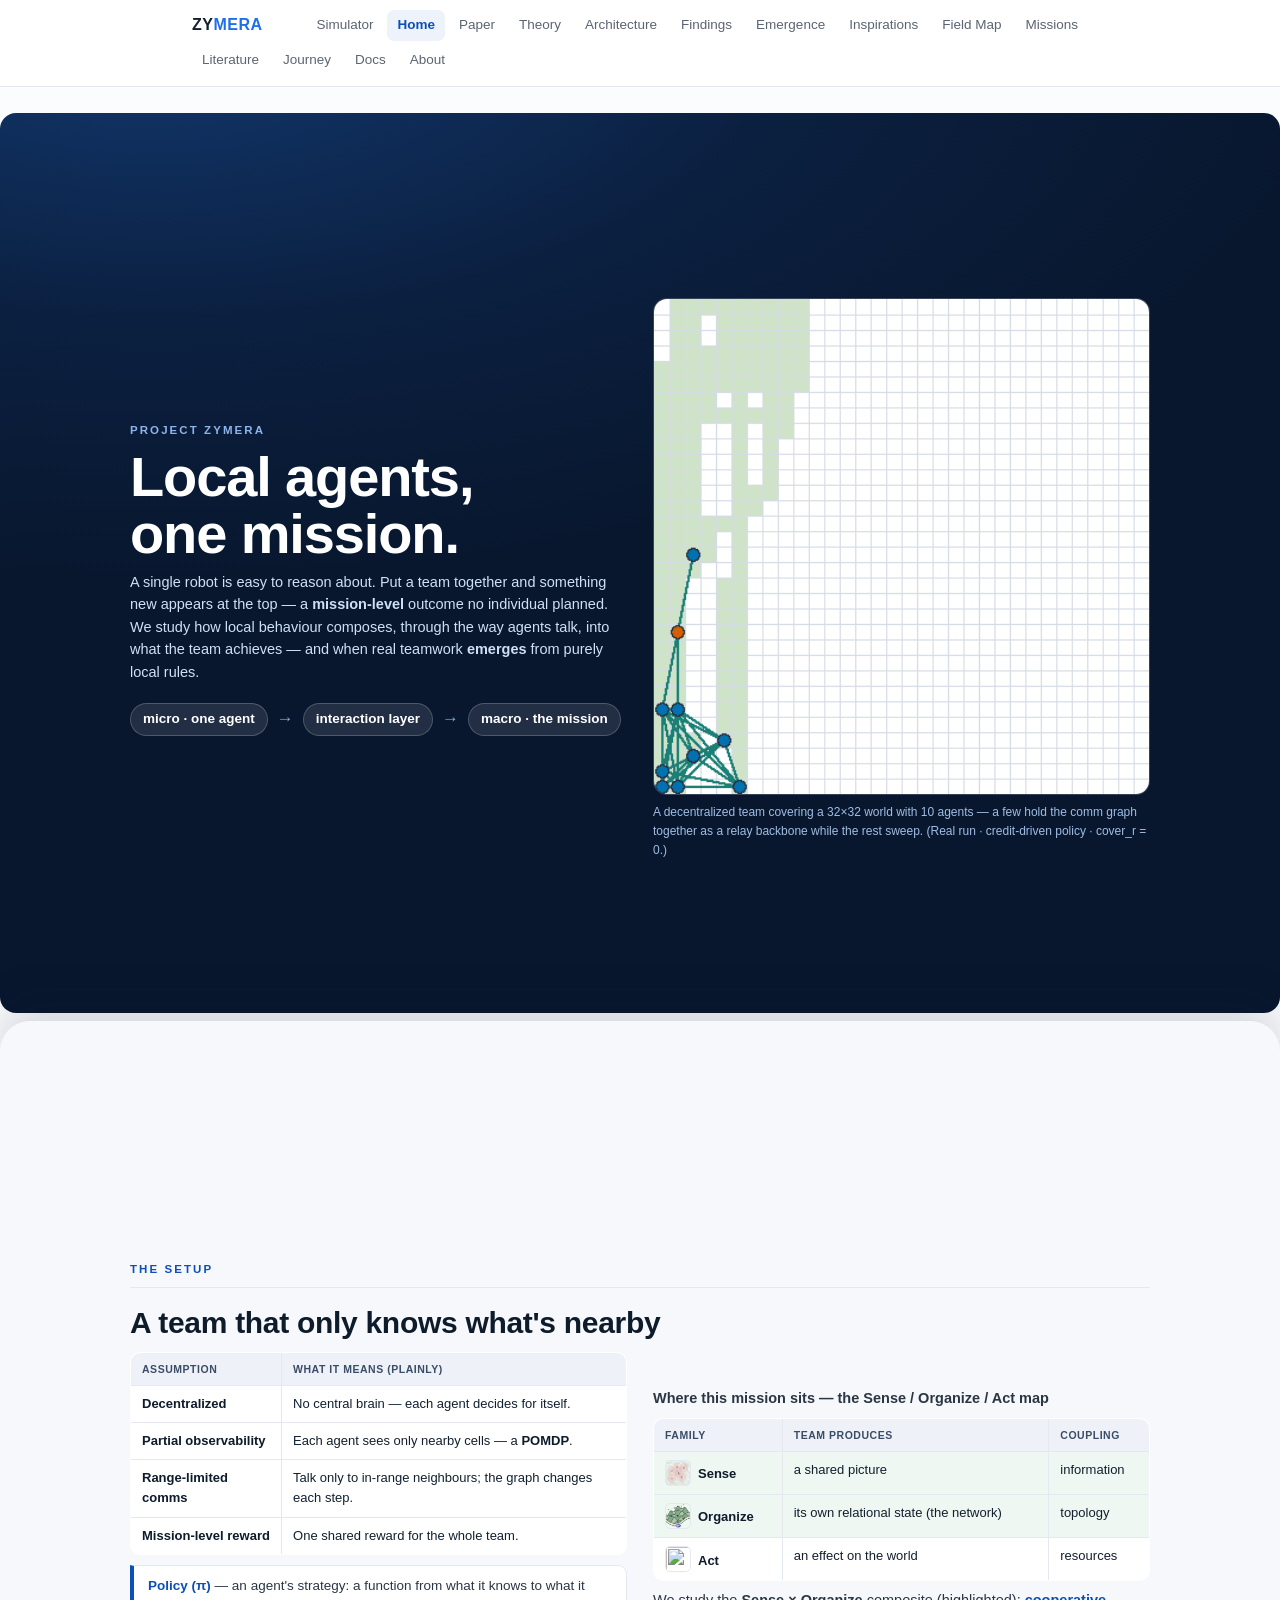
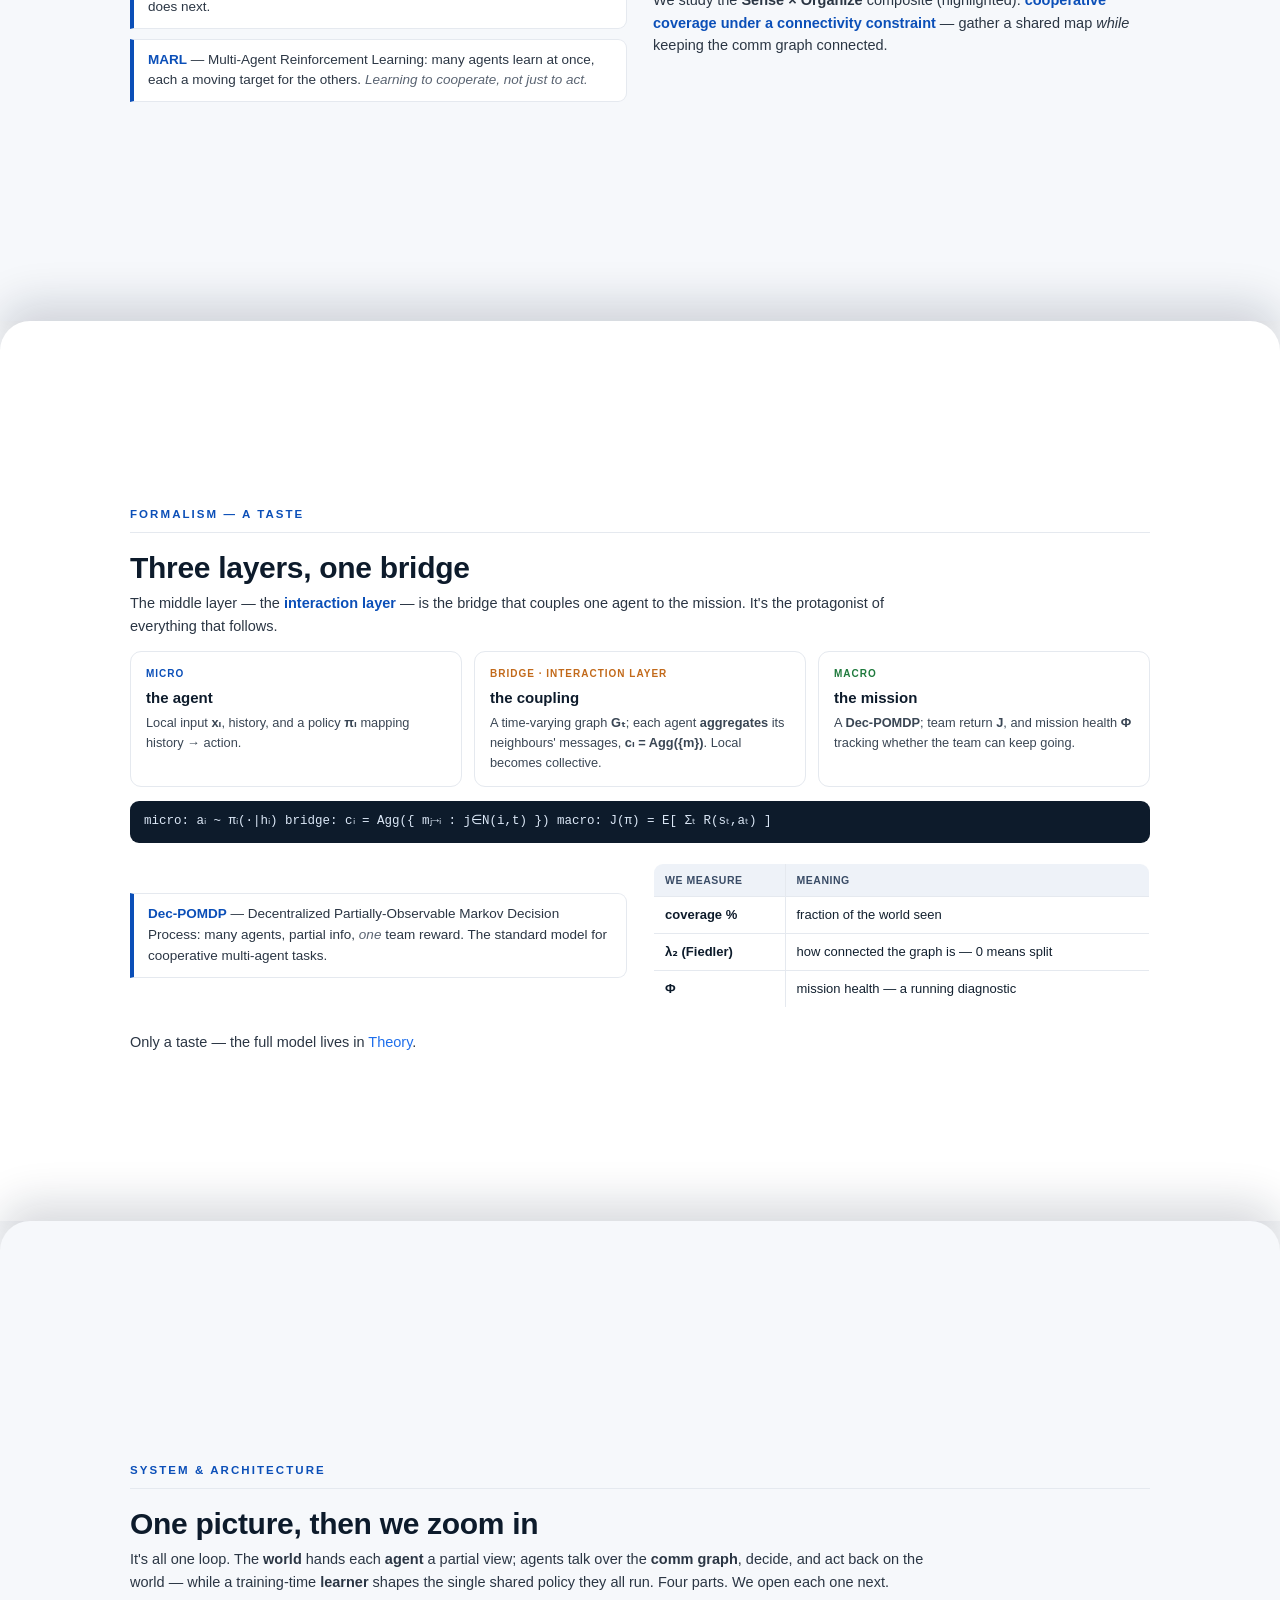
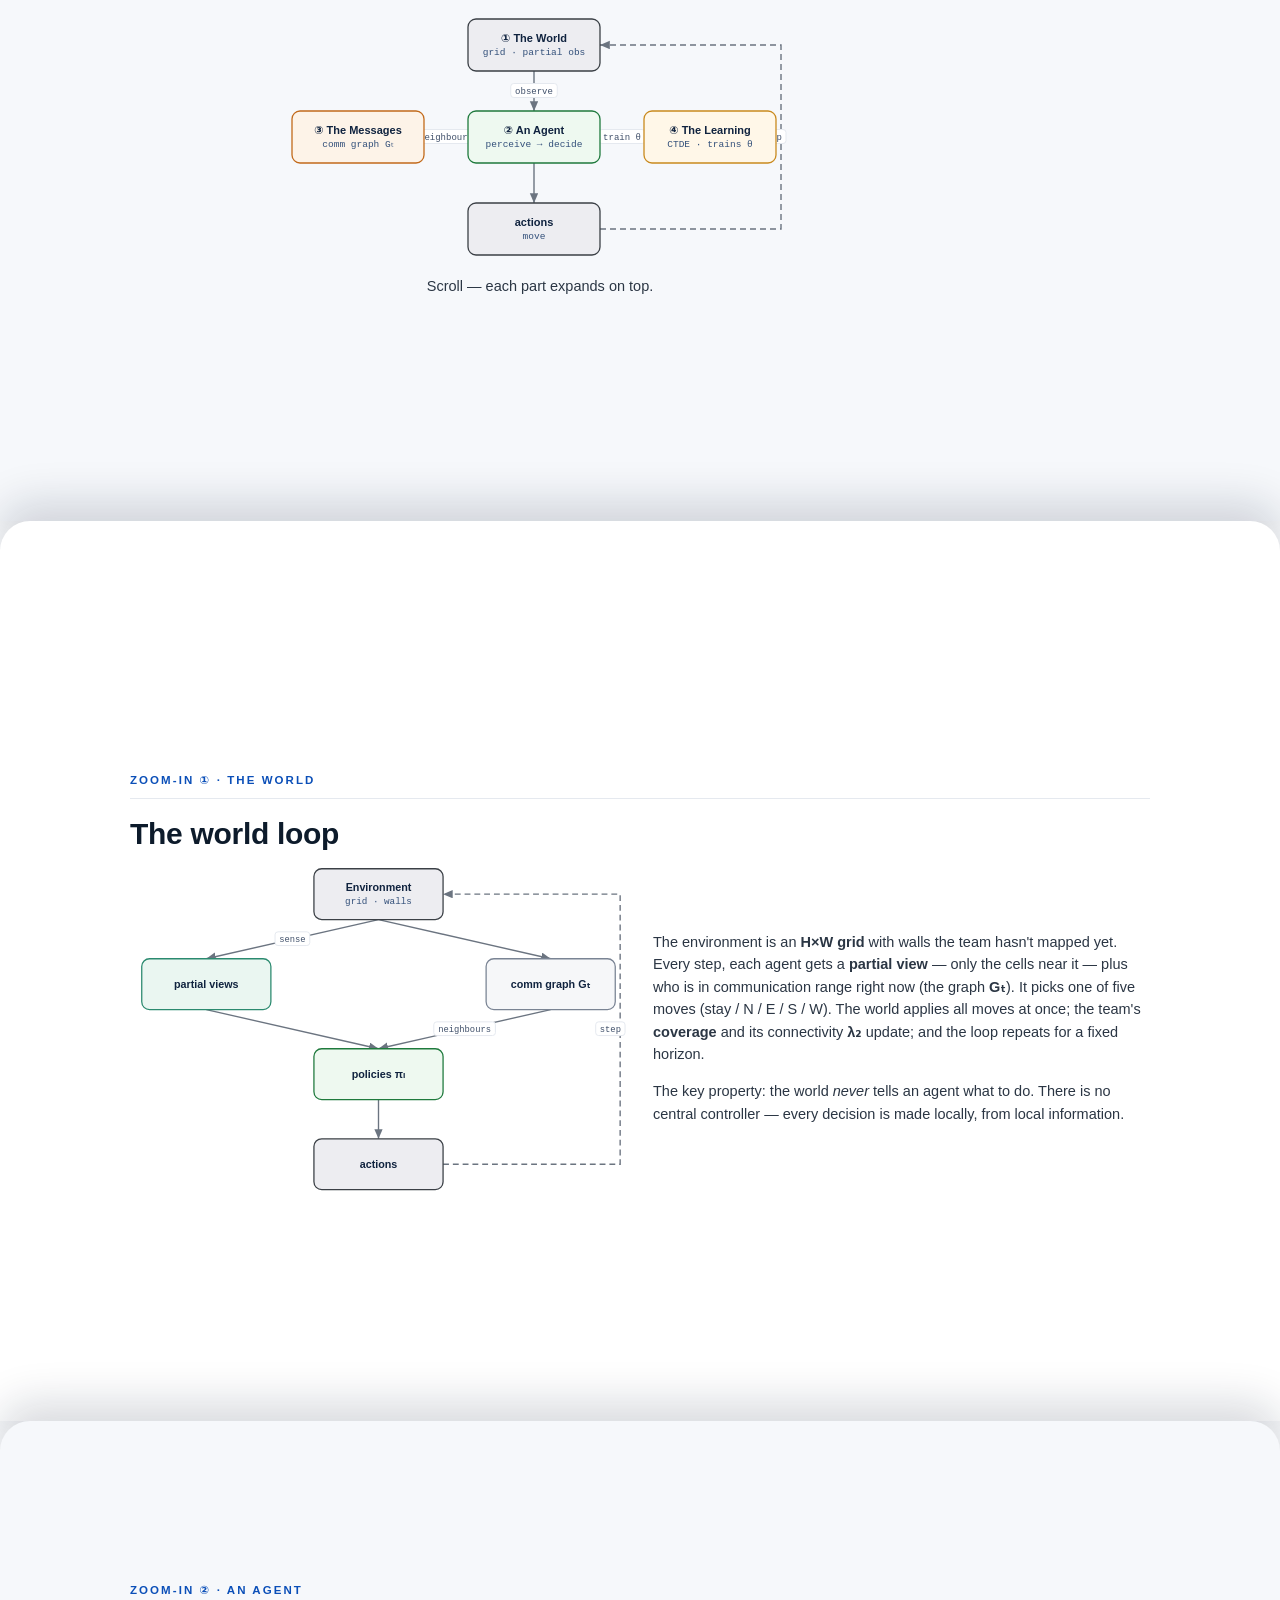
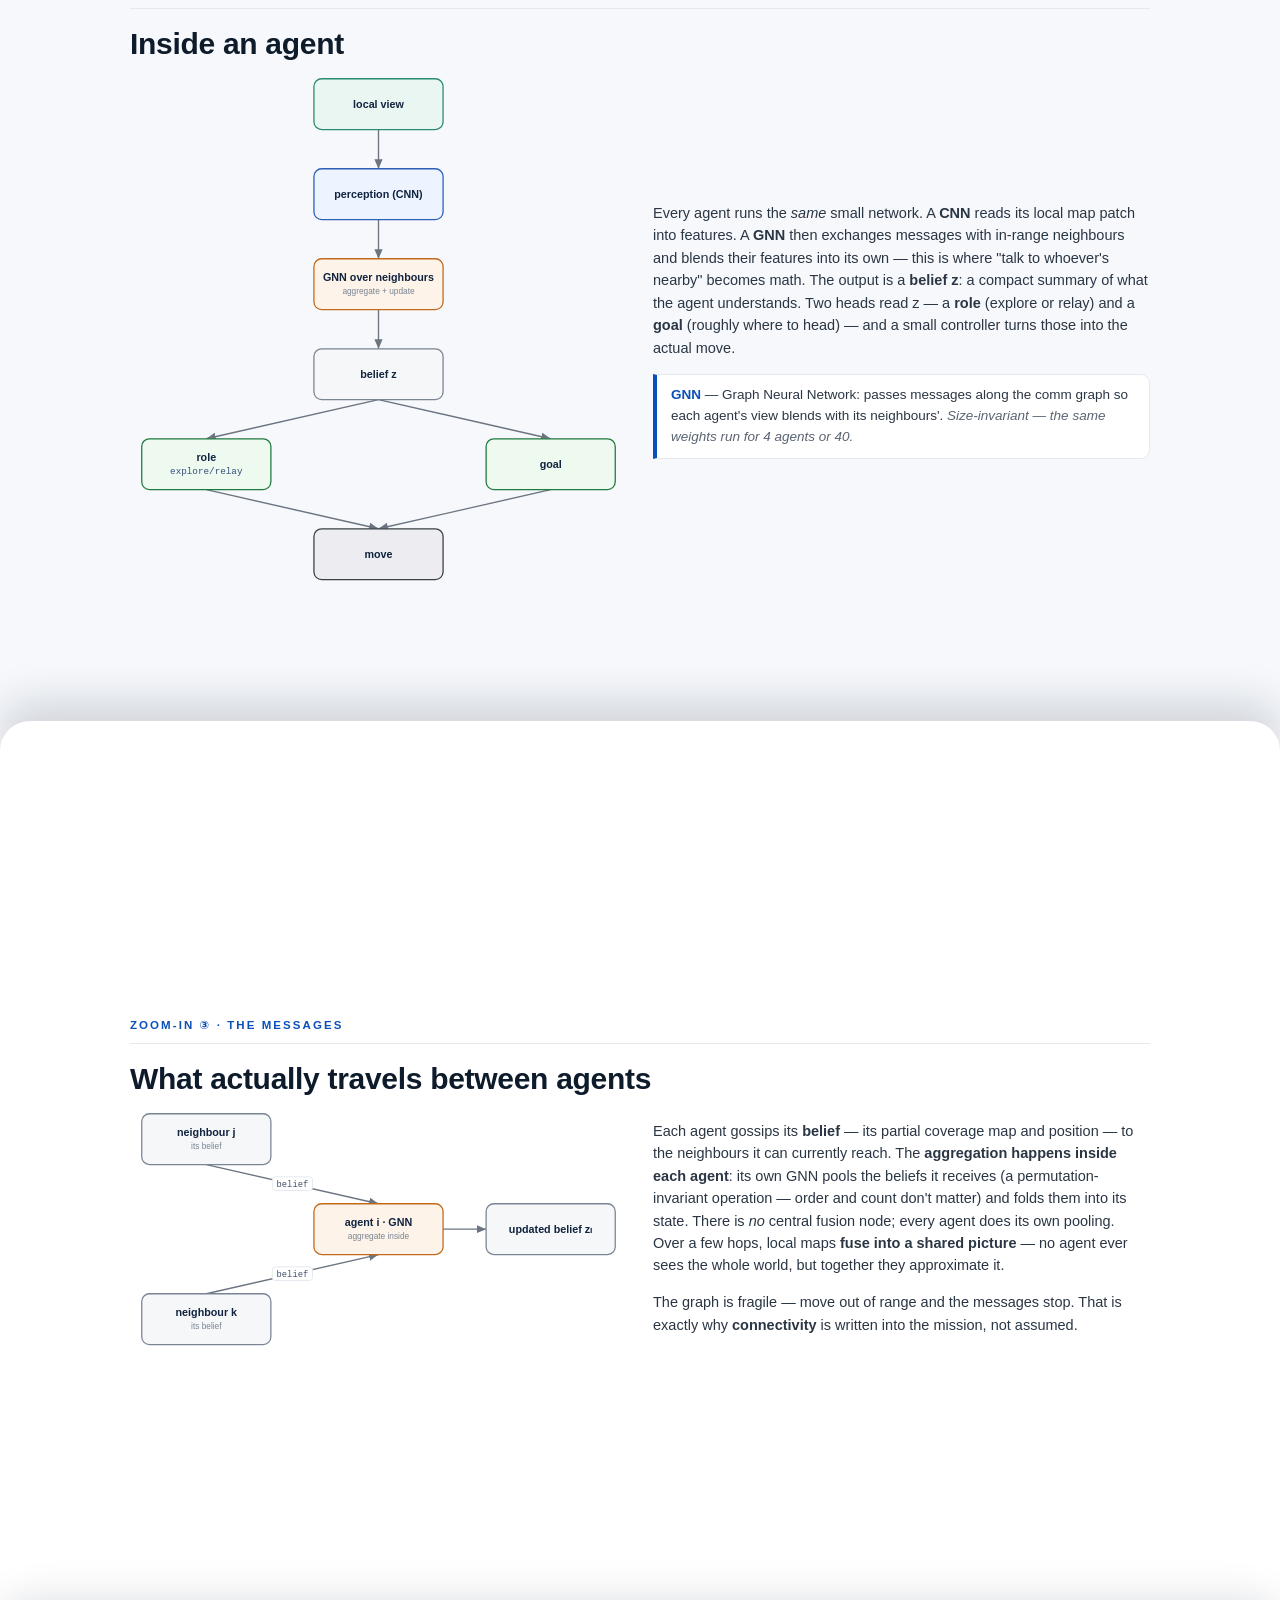
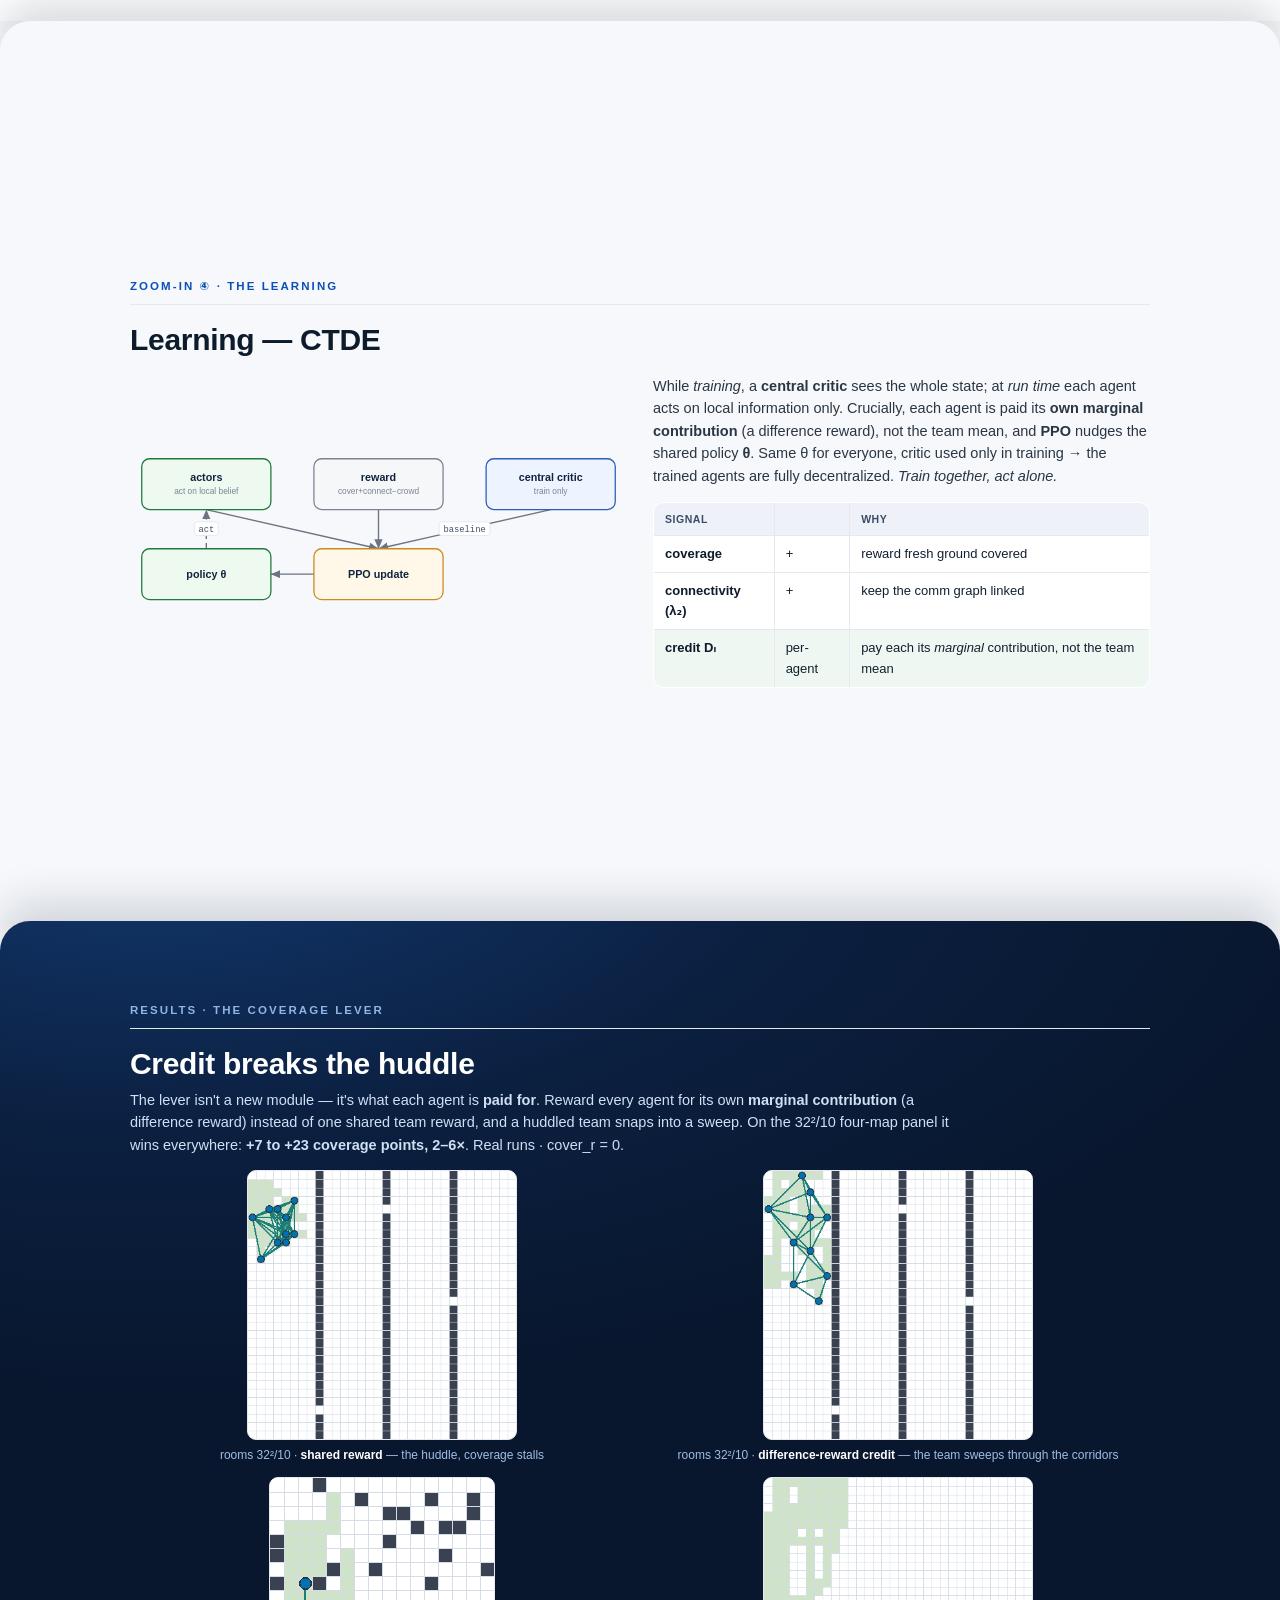
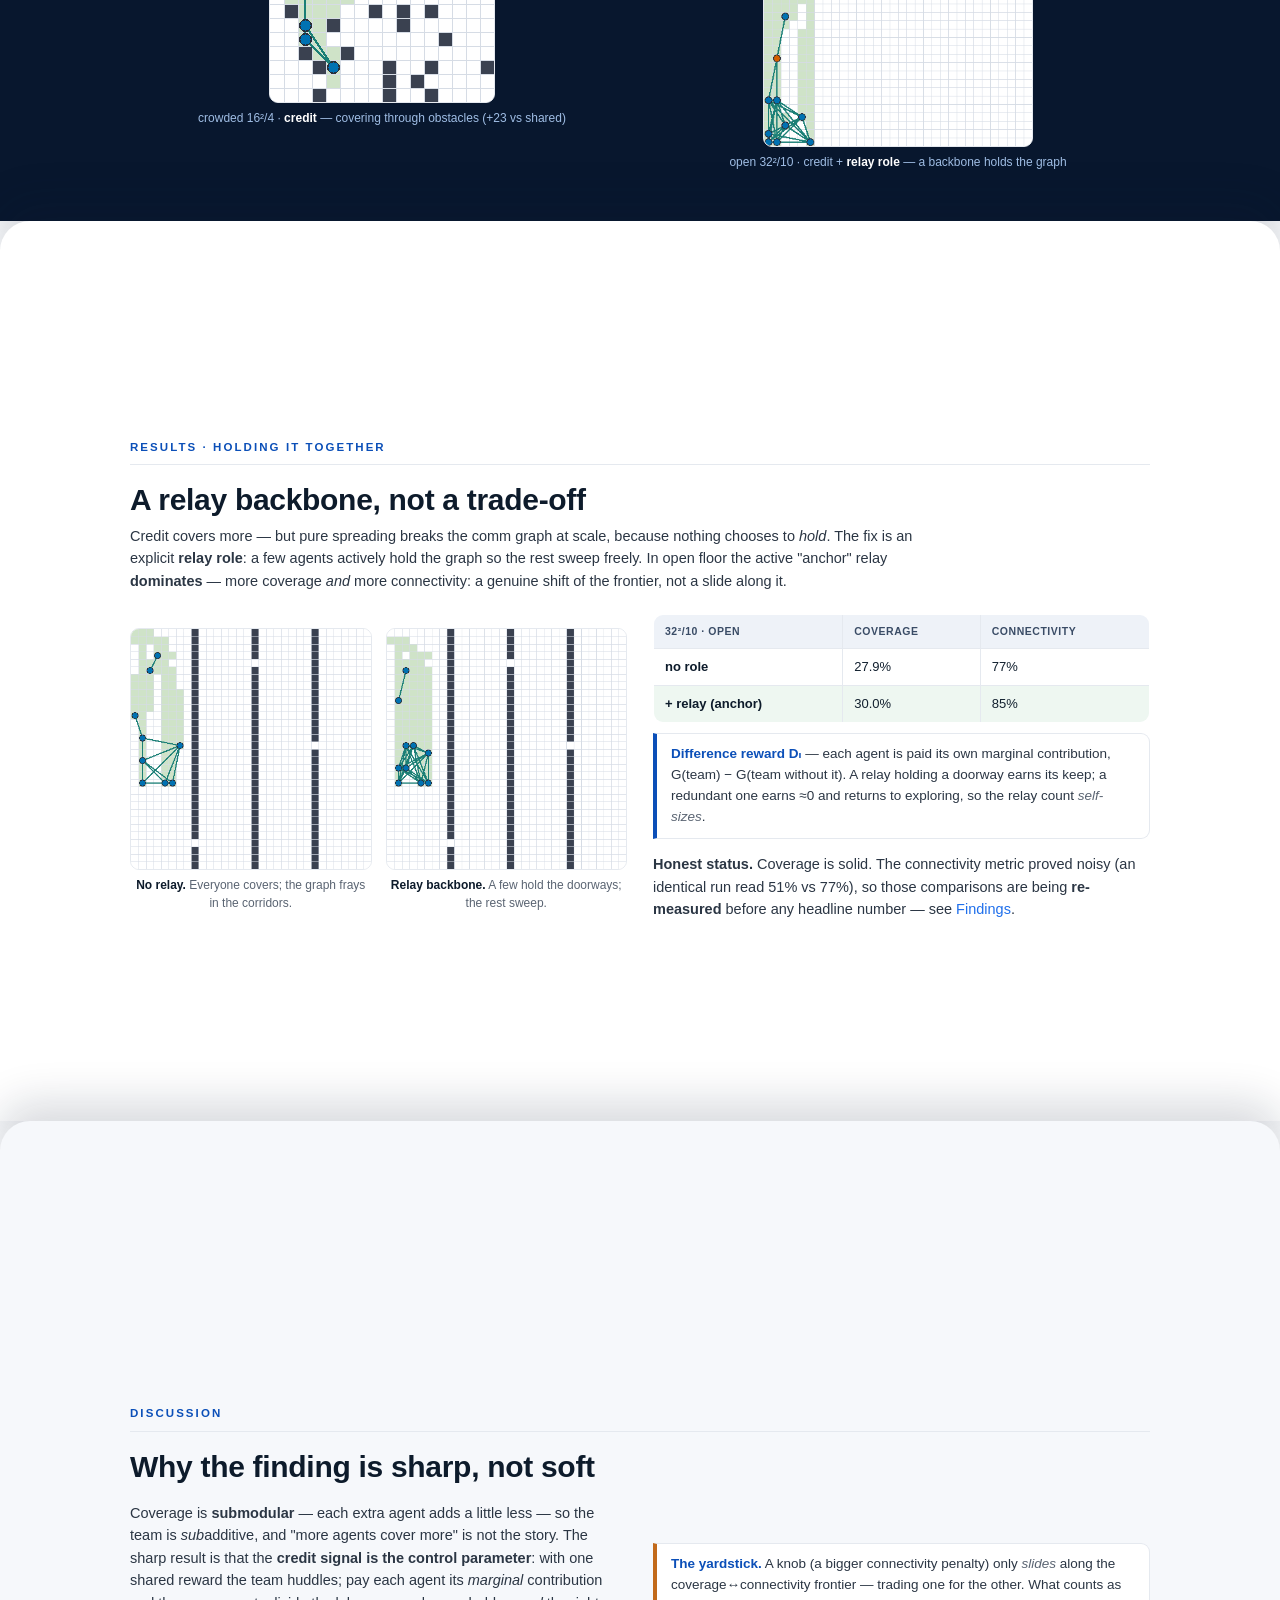
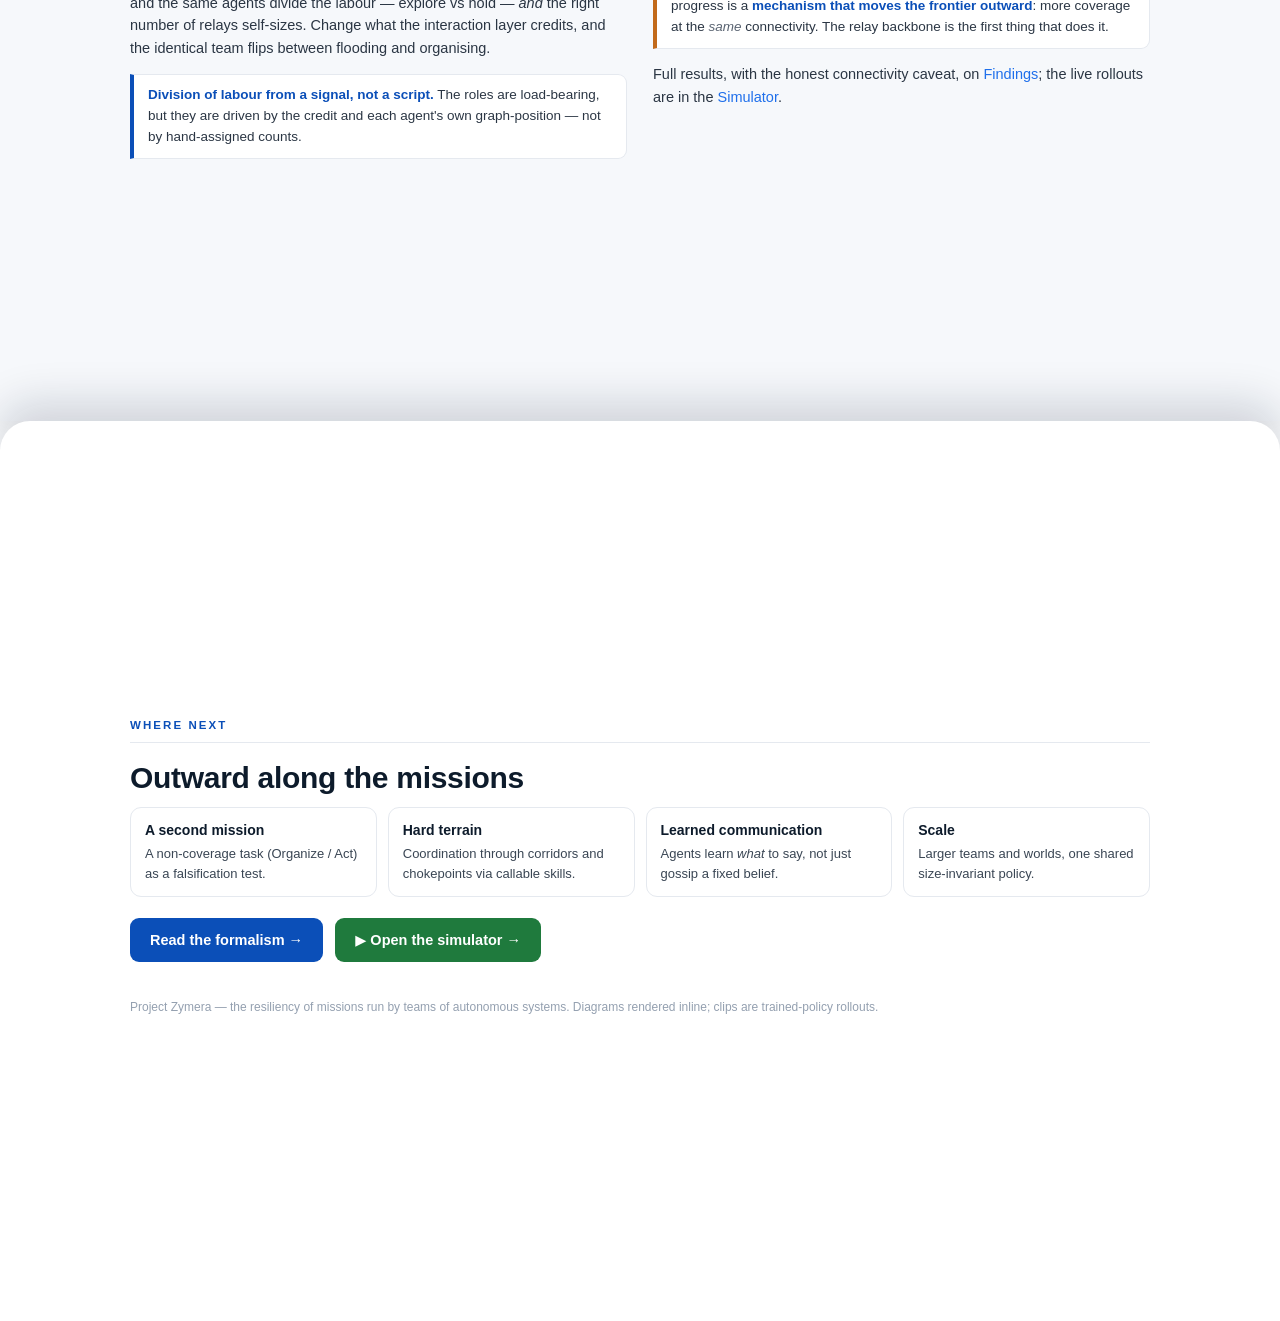
==== index.html @ 32f3b790 "findings: add connectivity-health results (41/56 healthy) + What we learned synthesis Co-Authored-By" ====
<!DOCTYPE html>
<html lang="en">
<head>
<meta charset="utf-8">
<meta name="viewport" content="width=device-width, initial-scale=1">
<title>Zymera — local agents, one mission</title>
<link rel="stylesheet" href="assets/style.css">
<style>
 :root{--acc:#0b4fb8;--acc2:#1f7a3d;--ink:#12202f;--mut:#5a6472;--line:#e5e9ef;--soft:#f6f8fb}
 *{box-sizing:border-box}
 body{margin:0;color:var(--ink);font-family:"Helvetica Neue",Arial,system-ui,sans-serif;line-height:1.55}
 .nav{position:sticky;top:0;z-index:300}
 /* ---- stacking panels: each pins at top; the next slides up over it ---- */
 .stack{position:relative}
 .panel{position:sticky;top:0;min-height:100vh;display:flex;align-items:center;background:#fff}
 .panel:not(:first-child){border-radius:30px 30px 0 0;box-shadow:0 -18px 44px rgba(10,25,50,.16)}
 .panel.soft{background:var(--soft)}
 .panel.dark{background:radial-gradient(1200px 560px at 12% -10%,#12386e 0%,#0b1f3f 55%,#08172e 100%),#0b1f3f;color:#fff}
 .pin{max-width:1080px;margin:0 auto;padding:72px 30px 40px;width:100%}
 .kick{font-size:11.5px;letter-spacing:.18em;text-transform:uppercase;color:var(--acc);font-weight:700;margin-bottom:8px}
 .dark .kick{color:#8fb4e8}
 h2.t{font-size:30px;line-height:1.12;margin:0 0 4px;color:#0d1b2b;letter-spacing:-.01em}
 .dark h2.t{color:#fff}
 .lead{font-size:17px;color:#28323f;margin:8px 0 14px;max-width:780px}
 .dark .lead{color:#cfe0f5}
 .panel p{font-size:14.5px;color:#2b3644;max-width:820px}
 .dark p{color:#cfe0f5}
 .small{font-size:12.5px;color:var(--mut)} .dark .small{color:#9fbde4}
 em.t{font-style:normal;font-weight:700;color:var(--acc)} .dark em.t{color:#8fd0ff}
 .two{display:grid;grid-template-columns:1fr 1fr;gap:26px;align-items:center}
 @media(max-width:820px){.two{grid-template-columns:1fr;gap:18px}}
 /* hero */
 .hero h1{font-size:56px;line-height:1.02;margin:.08em 0 .16em;letter-spacing:-.02em;font-weight:800}
 .hero .micro{display:flex;gap:9px;flex-wrap:wrap;margin-top:20px;align-items:center;font-size:13.5px}
 .hero .micro b{background:rgba(255,255,255,.1);border:1px solid rgba(255,255,255,.2);padding:5px 12px;border-radius:20px;color:#fff;font-weight:600}
 .hero .micro span{color:#7fa8dc;font-size:17px}
 .hero .flag{width:100%;border-radius:14px;border:1px solid rgba(255,255,255,.18);display:block;background:#0a1830}
 .hero .cap{font-size:12px;color:#9fbde4;margin-top:8px}
 /* concept callout */
 .concept{background:#fff;border:1px solid var(--line);border-left:4px solid var(--acc);border-radius:0 9px 9px 0;padding:10px 14px;margin:10px 0;font-size:13.5px;color:#2b3644}
 .concept b{color:var(--acc)} .concept i{color:var(--mut);font-style:italic}
 /* tables */
 table.z{border-collapse:collapse;width:100%;font-size:13px;margin:8px 0;background:#fff;border:1px solid var(--line);border-radius:10px;overflow:hidden}
 table.z th,table.z td{padding:8px 11px;text-align:left;border-bottom:1px solid var(--line);vertical-align:top}
 table.z th{background:#eef2f8;font-size:10.5px;letter-spacing:.05em;text-transform:uppercase;color:#3a4c66;font-weight:700}
 table.z tr:last-child td{border-bottom:none}
 table.z td b{color:#0d1b2b} table.z .hl{background:#eef7f1}
 table.z .ic{width:26px;height:26px;border-radius:5px;object-fit:cover;vertical-align:-8px;margin-right:7px;border:1px solid var(--line)}
 .tcap{font-size:11.5px;color:var(--mut);margin:2px 0 12px}
 /* layers */
 .layers{display:grid;grid-template-columns:1fr 1fr 1fr;gap:12px;margin:14px 0}
 @media(max-width:820px){.layers{grid-template-columns:1fr}}
 .layer{background:#fff;border:1px solid var(--line);border-radius:11px;padding:14px 15px}
 .layer .tg{font-size:10px;letter-spacing:.1em;text-transform:uppercase;font-weight:700;color:var(--acc)}
 .layer.b .tg{color:#c26a1b} .layer.m .tg{color:var(--acc2)}
 .layer h4{margin:4px 0 4px;font-size:15px;color:#0d1b2b}
 .layer p{margin:0;font-size:12.8px;color:#3a4654}
 .eqn{font-family:ui-monospace,Menlo,Consolas,monospace;font-size:12.5px;background:#0d1b2b;color:#dce8f7;padding:11px 14px;border-radius:9px;margin:12px 0;overflow-x:auto}
 /* diagrams */
 .diags{display:grid;grid-template-columns:1fr 1fr;gap:14px;margin:10px 0}
 @media(max-width:820px){.diags{grid-template-columns:1fr}}
 .diagc{background:#fff;border:1px solid var(--line);border-radius:11px;padding:10px 12px 12px}
 .diagc h4{margin:0 0 1px;font-size:13.5px;color:#0d1b2b}
 .diagc .dwrap{overflow-x:auto} svg.diag{display:block;min-width:280px;max-width:100%;height:auto;margin-top:2px}
 /* media */
 figure{margin:0}
 .gpair{display:grid;grid-template-columns:1fr 1fr;gap:14px}
 .gpair img{width:auto;max-width:100%;max-height:44vh;border-radius:9px;border:1px solid var(--line);background:#fff;display:block;margin:0 auto}
 .grid4{display:grid;grid-template-columns:1fr 1fr;gap:12px}
 .grid4 img{width:auto;max-width:100%;max-height:30vh;border-radius:9px;border:1px solid var(--line);background:#fff;display:block;margin:0 auto}
 @media(max-width:820px){.grid4{grid-template-columns:1fr}}
 figcaption{font-size:12px;color:var(--mut);margin-top:6px} figcaption b{color:#0d1b2b}
 .dark figcaption{color:#9fbde4} .dark figcaption b{color:#fff}
 .fig{width:100%;max-height:52vh;object-fit:contain;border-radius:10px;border:1px solid var(--line);background:#fff;display:block}
 .thumb{width:100%;max-height:26vh;object-fit:cover;border-radius:8px;border:1px solid var(--line);background:#0d1b2b;display:block}
 .ph{font-weight:700;color:#0d1b2b;font-size:14.5px;margin:0 0 6px}.dark .ph{color:#fff}
 /* future */
 .steps{display:grid;grid-template-columns:repeat(auto-fit,minmax(200px,1fr));gap:11px;margin:12px 0}
 .step{background:#fff;border:1px solid var(--line);border-radius:11px;padding:12px 14px;font-size:13px;color:#3a4654}
 .step b{display:block;color:#0d1b2b;font-size:14px;margin-bottom:2px}
 .cta{display:inline-block;margin-top:6px;background:var(--acc2);color:#fff;font-weight:700;padding:11px 20px;border-radius:9px;text-decoration:none;font-size:14.5px}
 .cta.blue{background:var(--acc)}
 .foot{padding:22px 30px 40px;color:#94a0b0;font-size:12px;max-width:1080px;margin:0 auto}
</style>
</head>
<body>

<div class="nav"><div class="nav-inner">
  <a class="brand" href="index.html">ZY<span>MERA</span></a>
  <a class="lnk" href="report/index.html">Simulator</a>
  <a class="lnk active" href="index.html">Home</a>
  <a class="lnk" href="paper.html">Paper</a>
  <a class="lnk" href="theory.html">Theory</a>
  <a class="lnk" href="architecture.html">Architecture</a>
  <a class="lnk" href="findings.html">Findings</a>
  <a class="lnk" href="emergence.html">Emergence</a>
  <a class="lnk" href="inspirations.html">Inspirations</a>
  <a class="lnk" href="field-map.html">Field Map</a>
  <a class="lnk" href="missions.html">Missions</a>
  <a class="lnk" href="related-work.html">Literature</a>
  <a class="lnk" href="journey.html">Journey</a>
  <a class="lnk" href="documents.html">Docs</a>
  <a class="lnk" href="about.html">About</a>
</div></div>

<div class="stack">

 <!-- 1 · HERO / PROBLEM -->
 <section class="panel dark hero">
  <div class="pin two">
   <div>
    <div class="kick">Project Zymera</div>
    <h1>Local agents,<br>one mission.</h1>
    <p class="lead">A single robot is easy to reason about. Put a team together and something new appears at the
    top — a <b>mission-level</b> outcome no individual planned. We study how local behaviour composes, through the
    way agents talk, into what the team achieves — and when real teamwork <b>emerges</b> from purely local rules.</p>
    <div class="micro"><b>micro · one agent</b><span>→</span><b>interaction layer</b><span>→</span><b>macro · the mission</b></div>
   </div>
   <div>
    <img class="flag" loading="lazy" src="assets/gifs/v3_hero.gif" alt="decentralized swarm covering a 32x32 world with a relay backbone">
    <div class="cap">A decentralized team covering a 32×32 world with 10 agents — a few hold the comm graph together as a relay backbone while the rest sweep. (Real run · credit-driven policy · cover_r = 0.)</div>
   </div>
  </div>
 </section>

 <!-- 2 · SETUP + MISSION -->
 <section class="panel soft">
  <div class="pin">
   <div class="kick">The setup</div>
   <h2 class="t">A team that only knows what's nearby</h2>
   <div class="two">
    <div>
     <table class="z">
      <tr><th>Assumption</th><th>What it means (plainly)</th></tr>
      <tr><td><b>Decentralized</b></td><td>No central brain — each agent decides for itself.</td></tr>
      <tr><td><b>Partial observability</b></td><td>Each agent sees only nearby cells — a <b>POMDP</b>.</td></tr>
      <tr><td><b>Range-limited comms</b></td><td>Talk only to in-range neighbours; the graph changes each step.</td></tr>
      <tr><td><b>Mission-level reward</b></td><td>One shared reward for the whole team.</td></tr>
     </table>
     <div class="concept"><b>Policy (π)</b> — an agent's strategy: a function from what it knows to what it does next.</div>
     <div class="concept"><b>MARL</b> — Multi-Agent Reinforcement Learning: many agents learn at once, each a moving target for the others. <i>Learning to cooperate, not just to act.</i></div>
    </div>
    <div>
     <p class="ph">Where this mission sits — the Sense / Organize / Act map</p>
     <table class="z">
      <tr><th>Family</th><th>Team produces</th><th>Coupling</th></tr>
      <tr class="hl"><td><img class="ic" src="assets/figures/missions/sense.png" alt=""><b>Sense</b></td><td>a shared picture</td><td>information</td></tr>
      <tr class="hl"><td><img class="ic" src="assets/figures/missions/organize.png" alt=""><b>Organize</b></td><td>its own relational state (the network)</td><td>topology</td></tr>
      <tr><td><img class="ic" src="assets/figures/missions/act.png" alt=""><b>Act</b></td><td>an effect on the world</td><td>resources</td></tr>
     </table>
     <p class="tcap">We study the <b>Sense × Organize</b> composite (highlighted): <em class="t">cooperative coverage
     under a connectivity constraint</em> — gather a shared map <i>while</i> keeping the comm graph connected.</p>
    </div>
   </div>
  </div>
 </section>

 <!-- 3 · FORMALISM -->
 <section class="panel">
  <div class="pin">
   <div class="kick">Formalism — a taste</div>
   <h2 class="t">Three layers, one bridge</h2>
   <p class="lead">The middle layer — the <em class="t">interaction layer</em> — is the bridge that couples one
   agent to the mission. It's the protagonist of everything that follows.</p>
   <div class="layers">
    <div class="layer"><div class="tg">micro</div><h4>the agent</h4><p>Local input <b>xᵢ</b>, history, and a policy <b>πᵢ</b> mapping history → action.</p></div>
    <div class="layer b"><div class="tg">bridge · interaction layer</div><h4>the coupling</h4><p>A time-varying graph <b>Gₜ</b>; each agent <b>aggregates</b> its neighbours' messages, <b>cᵢ = Agg({m})</b>. Local becomes collective.</p></div>
    <div class="layer m"><div class="tg">macro</div><h4>the mission</h4><p>A <b>Dec-POMDP</b>; team return <b>J</b>, and mission health <b>Φ</b> tracking whether the team can keep going.</p></div>
   </div>
   <div class="eqn">micro:  aᵢ ~ πᵢ(·|hᵢ)     bridge:  cᵢ = Agg({ mⱼ→ᵢ : j∈N(i,t) })     macro:  J(π) = E[ Σₜ R(sₜ,aₜ) ]</div>
   <div class="two">
    <div class="concept"><b>Dec-POMDP</b> — Decentralized Partially-Observable Markov Decision Process: many agents, partial info, <i>one</i> team reward. The standard model for cooperative multi-agent tasks.</div>
    <table class="z"><tr><th>We measure</th><th>Meaning</th></tr>
     <tr><td><b>coverage&nbsp;%</b></td><td>fraction of the world seen</td></tr>
     <tr><td><b>λ₂ (Fiedler)</b></td><td>how connected the graph is — 0 means split</td></tr>
     <tr><td><b>Φ</b></td><td>mission health — a running diagnostic</td></tr>
    </table>
   </div>
   <p class="small">Only a taste — the full model lives in <a href="theory.html">Theory</a>.</p>
  </div>
 </section>

 <!-- 4 · ARCHITECTURE — HIGH LEVEL -->
 <section class="panel soft">
  <div class="pin">
   <div class="kick">System &amp; architecture</div>
   <h2 class="t">One picture, then we zoom in</h2>
   <p class="lead">It's all one loop. The <b>world</b> hands each <b>agent</b> a partial view; agents talk over the
   <b>comm graph</b>, decide, and act back on the world — while a training-time <b>learner</b> shapes the single
   shared policy they all run. Four parts. We open each one next.</p>
   <div class="dwrap" id="d_high" style="max-width:720px;margin:8px auto 0"></div>
   <p class="small" style="text-align:center;margin-top:8px">Scroll — each part expands on top.</p>
  </div>
 </section>

 <!-- 4a · ZOOM ① THE WORLD -->
 <section class="panel">
  <div class="pin">
   <div class="kick">Zoom-in ① · the world</div>
   <h2 class="t">The world loop</h2>
   <div class="two">
    <div class="dwrap" id="d_world"></div>
    <div><p>The environment is an <b>H×W grid</b> with walls the team hasn't mapped yet. Every step, each agent
    gets a <b>partial view</b> — only the cells near it — plus who is in communication range right now (the graph
    <b>Gₜ</b>). It picks one of five moves (stay / N / E / S / W). The world applies all moves at once; the team's
    <b>coverage</b> and its connectivity <b>λ₂</b> update; and the loop repeats for a fixed horizon.</p>
    <p>The key property: the world <i>never</i> tells an agent what to do. There is no central controller — every
    decision is made locally, from local information.</p></div>
   </div>
  </div>
 </section>

 <!-- 4b · ZOOM ② AN AGENT -->
 <section class="panel soft">
  <div class="pin">
   <div class="kick">Zoom-in ② · an agent</div>
   <h2 class="t">Inside an agent</h2>
   <div class="two">
    <div class="dwrap" id="d_agent"></div>
    <div>
     <p>Every agent runs the <i>same</i> small network. A <b>CNN</b> reads its local map patch into features. A
     <b>GNN</b> then exchanges messages with in-range neighbours and blends their features into its own — this is
     where "talk to whoever's nearby" becomes math. The output is a <b>belief z</b>: a compact summary of what the
     agent understands. Two heads read z — a <b>role</b> (explore or relay) and a <b>goal</b> (roughly where to
     head) — and a small controller turns those into the actual move.</p>
     <div class="concept"><b>GNN</b> — Graph Neural Network: passes messages along the comm graph so each agent's
     view blends with its neighbours'. <i>Size-invariant — the same weights run for 4 agents or 40.</i></div>
    </div>
   </div>
  </div>
 </section>

 <!-- 4c · ZOOM ③ THE MESSAGES -->
 <section class="panel">
  <div class="pin">
   <div class="kick">Zoom-in ③ · the messages</div>
   <h2 class="t">What actually travels between agents</h2>
   <div class="two">
    <div class="dwrap" id="d_msg"></div>
    <div><p>Each agent gossips its <b>belief</b> — its partial coverage map and position — to the neighbours it can
    currently reach. The <b>aggregation happens inside each agent</b>: its own GNN pools the beliefs it receives
    (a permutation-invariant operation — order and count don't matter) and folds them into its state. There is
    <i>no</i> central fusion node; every agent does its own pooling. Over a few hops, local maps <b>fuse into a
    shared picture</b> — no agent ever sees the whole world, but together they approximate it.</p>
    <p>The graph is fragile — move out of range and the messages stop. That is exactly why <b>connectivity</b> is
    written into the mission, not assumed.</p></div>
   </div>
  </div>
 </section>

 <!-- 4d · ZOOM ④ THE LEARNING -->
 <section class="panel soft">
  <div class="pin">
   <div class="kick">Zoom-in ④ · the learning</div>
   <h2 class="t">Learning — CTDE</h2>
   <div class="two">
    <div class="dwrap" id="d_learn"></div>
    <div>
     <p>While <i>training</i>, a <b>central critic</b> sees the whole state; at <i>run time</i> each agent acts on local
     information only. Crucially, each agent is paid its <b>own marginal contribution</b> (a difference reward), not the
     team mean, and <b>PPO</b> nudges the shared policy <b>θ</b>. Same θ for everyone, critic used only in training →
     the trained agents are fully decentralized. <i>Train together, act alone.</i></p>
     <table class="z"><tr><th>Signal</th><th></th><th>Why</th></tr>
      <tr><td><b>coverage</b></td><td>+</td><td>reward fresh ground covered</td></tr>
      <tr><td><b>connectivity (λ₂)</b></td><td>+</td><td>keep the comm graph linked</td></tr>
      <tr class="hl"><td><b>credit Dᵢ</b></td><td>per-agent</td><td>pay each its <i>marginal</i> contribution, not the team mean</td></tr>
     </table>
    </div>
   </div>
  </div>
 </section>

 <!-- 5 · RESULTS — EMERGENCE (both scales) -->
 <section class="panel dark">
  <div class="pin">
   <div class="kick">Results · the coverage lever</div>
   <h2 class="t">Credit breaks the huddle</h2>
   <p class="lead">The lever isn't a new module — it's what each agent is <b>paid for</b>. Reward every agent for its own
   <b>marginal contribution</b> (a difference reward) instead of one shared team reward, and a huddled team snaps into a
   sweep. On the 32²/10 four-map panel it wins everywhere: <b>+7 to +23 coverage points, 2–6×</b>. Real runs · cover_r = 0.</p>
   <div class="grid4">
    <figure><img loading="lazy" src="assets/gifs/v3_credit_rooms_shared.gif" alt="shared reward huddles"><figcaption>rooms 32²/10 · <b>shared reward</b> — the huddle, coverage stalls</figcaption></figure>
    <figure><img loading="lazy" src="assets/gifs/v3_credit_rooms_agent.gif" alt="credit sweeps"><figcaption>rooms 32²/10 · <b>difference-reward credit</b> — the team sweeps through the corridors</figcaption></figure>
    <figure><img loading="lazy" src="assets/gifs/v3_credit_crowded_agent.gif" alt="credit through obstacles"><figcaption>crowded 16²/4 · <b>credit</b> — covering through obstacles (+23 vs shared)</figcaption></figure>
    <figure><img loading="lazy" src="assets/gifs/v3_hero.gif" alt="relay backbone"><figcaption>open 32²/10 · credit + <b>relay role</b> — a backbone holds the graph</figcaption></figure>
   </div>
  </div>
 </section>

 <!-- 6 · RESULTS — TRADE-OFF + WARM-START -->
 <section class="panel">
  <div class="pin">
   <div class="kick">Results · holding it together</div>
   <h2 class="t">A relay backbone, not a trade-off</h2>
   <p class="lead">Credit covers more — but pure spreading breaks the comm graph at scale, because nothing chooses to
   <i>hold</i>. The fix is an explicit <b>relay role</b>: a few agents actively hold the graph so the rest sweep freely.
   In open floor the active "anchor" relay <b>dominates</b> — more coverage <i>and</i> more connectivity: a genuine shift
   of the frontier, not a slide along it.</p>
   <div class="two">
    <div>
     <div class="gpair">
      <figure><img loading="lazy" src="assets/gifs/v3_relay_none.gif" alt="no relay"><figcaption><b>No relay.</b> Everyone covers; the graph frays in the corridors.</figcaption></figure>
      <figure><img loading="lazy" src="assets/gifs/v3_relay_anchor.gif" alt="relay backbone"><figcaption><b>Relay backbone.</b> A few hold the doorways; the rest sweep.</figcaption></figure>
     </div>
    </div>
    <div>
     <table class="z"><tr><th>32²/10 · open</th><th>coverage</th><th>connectivity</th></tr>
      <tr><td><b>no role</b></td><td>27.9%</td><td>77%</td></tr>
      <tr class="hl"><td><b>+ relay (anchor)</b></td><td>30.0%</td><td>85%</td></tr>
     </table>
     <div class="concept"><b>Difference reward Dᵢ</b> — each agent is paid its own marginal contribution, G(team) − G(team without it). A relay holding a doorway earns its keep; a redundant one earns ≈0 and returns to exploring, so the relay count <i>self-sizes</i>.</div>
     <p class="small"><b>Honest status.</b> Coverage is solid. The connectivity metric proved noisy (an identical run read 51% vs 77%), so those comparisons are being <b>re-measured</b> before any headline number — see <a href="findings.html">Findings</a>.</p>
    </div>
   </div>
  </div>
 </section>

 <!-- 7 · DISCUSSION -->
 <section class="panel soft">
  <div class="pin">
   <div class="kick">Discussion</div>
   <h2 class="t">Why the finding is sharp, not soft</h2>
   <div class="two">
    <div>
     <p>Coverage is <b>submodular</b> — each extra agent adds a little less — so the team is <i>sub</i>additive, and
     "more agents cover more" is not the story. The sharp result is that the <b>credit signal is the control
     parameter</b>: with one shared reward the team huddles; pay each agent its <i>marginal</i> contribution and the
     same agents divide the labour — explore vs hold — <i>and</i> the right number of relays self-sizes. Change what the
     interaction layer credits, and the identical team flips between flooding and organising.</p>
     <div class="concept"><b>Division of labour from a signal, not a script.</b> The roles are load-bearing, but they are driven by the credit and each agent's own graph-position — not by hand-assigned counts.</div>
    </div>
    <div>
     <div class="concept" style="border-left-color:#c26a1b"><b>The yardstick.</b> A knob (a bigger connectivity penalty) only <i>slides</i> along the coverage↔connectivity frontier — trading one for the other. What counts as progress is a <b>mechanism that moves the frontier outward</b>: more coverage at the <i>same</i> connectivity. The relay backbone is the first thing that does it.</div>
     <p class="small">Full results, with the honest connectivity caveat, on <a href="findings.html">Findings</a>; the live rollouts are in the <a href="report/index.html">Simulator</a>.</p>
    </div>
   </div>
  </div>
 </section>

 <!-- 8 · FUTURE -->
 <section class="panel">
  <div class="pin">
   <div class="kick">Where next</div>
   <h2 class="t">Outward along the missions</h2>
   <div class="steps">
    <div class="step"><b>A second mission</b>A non-coverage task (Organize / Act) as a falsification test.</div>
    <div class="step"><b>Hard terrain</b>Coordination through corridors and chokepoints via callable skills.</div>
    <div class="step"><b>Learned communication</b>Agents learn <i>what</i> to say, not just gossip a fixed belief.</div>
    <div class="step"><b>Scale</b>Larger teams and worlds, one shared size-invariant policy.</div>
   </div>
   <p><a class="cta blue" href="theory.html">Read the formalism →</a> &nbsp; <a class="cta" href="report/index.html">▶ Open the simulator →</a></p>
   <div class="foot" style="padding-left:0">Project Zymera — the resiliency of missions run by teams of autonomous systems. Diagrams rendered inline; clips are trained-policy rollouts.</div>
  </div>
 </section>

</div>

<script>
var KIND={input:['#eaf6f1','#2b8a6f'],conv:['#eef4ff','#2b5fb8'],pool:['#f4eefb','#7b57c9'],gnn:['#fdf3e8','#c26a1b'],
 head:['#eef9f0','#1f7a3d'],env:['#ededf1','#3b4046'],data:['#f6f7f9','#7a8494'],ctrl:['#fff7e8','#c98a1e']};
function esc(t){return String(t).replace(/&/g,'&amp;').replace(/</g,'&lt;').replace(/>/g,'&gt;');}
function renderSVG(spec){
 var CW=132,CH=52,GX=44,GY=40,PAD=12,boxes={},maxC=0,maxR=0;
 spec.nodes.forEach(function(n){var w=n.w||1,h=n.h||1;boxes[n.id]={x:PAD+n.col*(CW+GX),y:PAD+n.row*(CH+GY),w:w*CW+(w-1)*GX,h:h*CH+(h-1)*GY,n:n};maxC=Math.max(maxC,n.col+w);maxR=Math.max(maxR,n.row+h);});
 var W=PAD*2+maxC*(CW+GX)-GX,H=PAD*2+maxR*(CH+GY)-GY;
 var s='<svg class="diag" viewBox="0 0 '+W+' '+H+'" width="'+W+'"><defs><marker id="ar" markerWidth="9" markerHeight="9" refX="7" refY="3" orient="auto"><path d="M0,0 L7,3 L0,6 Z" fill="#6b7480"/></marker></defs>';
 function anchor(a,b){var ay=a.y+a.h/2,by=b.y+b.h/2,ax=a.x+a.w/2,bx=b.x+b.w/2,vov=(a.y<b.y+b.h-3)&&(b.y<a.y+a.h-3);
  if(!vov&&by>ay)return[{x:ax,y:a.y+a.h},{x:bx,y:b.y}];if(!vov&&by<ay)return[{x:ax,y:a.y},{x:bx,y:b.y+b.h}];
  if(bx>=ax)return[{x:a.x+a.w,y:ay},{x:b.x,y:by}];return[{x:a.x,y:ay},{x:b.x+b.w,y:by}];}
 (spec.edges||[]).forEach(function(e){var a=boxes[e.from],b=boxes[e.to];if(!a||!b)return;
  var dash=e.kind==='feedback'?' stroke-dasharray="6 4"':'',path,lx,ly;
  if(e.route==='margin'){var sx=a.x+a.w,sy=a.y+a.h/2,tx=b.x+b.w,ty=b.y+b.h/2,ch=W-7;path='M'+sx+','+sy+' H'+ch+' V'+ty+' H'+tx;lx=W-2;ly=(sy+ty)/2;}
  else{var pp=anchor(a,b);path='M'+pp[0].x+','+pp[0].y+' L'+pp[1].x+','+pp[1].y;lx=(pp[0].x+pp[1].x)/2;ly=(pp[0].y+pp[1].y)/2;}
  s+='<path d="'+path+'" fill="none" stroke="#6b7480" stroke-width="1.4"'+dash+' marker-end="url(#ar)"/>';
  if(e.label){var wp=e.label.length*5.5+8;if(e.route==='margin')lx=W-2-wp/2;s+='<rect x="'+(lx-wp/2)+'" y="'+(ly-7.5)+'" width="'+wp+'" height="14" rx="3" fill="#fff" stroke="#e5e9ef"/><text x="'+lx+'" y="'+(ly+2.5)+'" text-anchor="middle" font-size="9" fill="#40506a" font-family="ui-monospace,Menlo,monospace">'+esc(e.label)+'</text>';}});
 spec.nodes.forEach(function(n){var b=boxes[n.id],c=KIND[n.kind]||KIND.data,cx=b.x+b.w/2;
  s+='<rect x="'+b.x+'" y="'+b.y+'" width="'+b.w+'" height="'+b.h+'" rx="8" fill="'+c[0]+'" stroke="'+c[1]+'" stroke-width="1.3"/>';
  var L=[[n.label,11,700,'#10233f',0]];if(n.sub)L.push([n.sub,9.5,400,'#33507a',1]);if(n.op)L.push([n.op,8.5,400,'#7a8494',0]);
  var y0=b.y+b.h/2-(L.length-1)*7+4;L.forEach(function(l,i){s+='<text x="'+cx+'" y="'+(y0+i*13)+'" text-anchor="middle" font-size="'+l[1]+'" font-weight="'+l[2]+'" fill="'+l[3]+'"'+(l[4]?' font-family="ui-monospace,Menlo,monospace"':'')+'>'+esc(l[0])+'</text>';});});
 return s+'</svg>';
}
var DIA={
 high:{nodes:[
  {id:'world',col:1,row:0,kind:'env',label:'① The World',sub:'grid · partial obs'},
  {id:'msg',col:0,row:1,kind:'gnn',label:'③ The Messages',sub:'comm graph Gₜ'},
  {id:'agent',col:1,row:1,kind:'head',label:'② An Agent',sub:'perceive → decide'},
  {id:'learn',col:2,row:1,kind:'ctrl',label:'④ The Learning',sub:'CTDE · trains θ'},
  {id:'act',col:1,row:2,kind:'env',label:'actions',sub:'move'}
 ],edges:[{from:'world',to:'agent',label:'observe'},{from:'msg',to:'agent',label:'neighbours'},{from:'learn',to:'agent',kind:'feedback',label:'train θ'},{from:'agent',to:'act'},{from:'act',to:'world',kind:'feedback',route:'margin',label:'step'}]},
 world:{nodes:[{id:'env',col:1,row:0,kind:'env',label:'Environment',sub:'grid · walls'},{id:'obs',col:0,row:1,kind:'input',label:'partial views'},{id:'g',col:2,row:1,kind:'data',label:'comm graph Gₜ'},{id:'pol',col:1,row:2,kind:'head',label:'policies πᵢ'},{id:'act',col:1,row:3,kind:'env',label:'actions'}],edges:[{from:'env',to:'obs',label:'sense'},{from:'env',to:'g'},{from:'obs',to:'pol'},{from:'g',to:'pol',label:'neighbours'},{from:'pol',to:'act'},{from:'act',to:'env',kind:'feedback',route:'margin',label:'step'}]},
 agent:{nodes:[{id:'o',col:1,row:0,kind:'input',label:'local view'},{id:'p',col:1,row:1,kind:'conv',label:'perception (CNN)'},{id:'gn',col:1,row:2,kind:'gnn',label:'GNN over neighbours',op:'aggregate + update'},{id:'z',col:1,row:3,kind:'data',label:'belief z'},{id:'r',col:0,row:4,kind:'head',label:'role',sub:'explore/relay'},{id:'gl',col:2,row:4,kind:'head',label:'goal'},{id:'m',col:1,row:5,kind:'env',label:'move'}],edges:[{from:'o',to:'p'},{from:'p',to:'gn'},{from:'gn',to:'z'},{from:'z',to:'r'},{from:'z',to:'gl'},{from:'r',to:'m'},{from:'gl',to:'m'}]},
 msg:{nodes:[{id:'j',col:0,row:0,kind:'data',label:'neighbour j',op:'its belief'},{id:'k',col:0,row:2,kind:'data',label:'neighbour k',op:'its belief'},{id:'gi',col:1,row:1,kind:'gnn',label:'agent i · GNN',op:'aggregate inside'},{id:'z',col:2,row:1,kind:'data',label:'updated belief zᵢ'}],edges:[{from:'j',to:'gi',label:'belief'},{from:'k',to:'gi',label:'belief'},{from:'gi',to:'z'}]},
 learn:{nodes:[{id:'ac',col:0,row:0,kind:'head',label:'actors',op:'act on local belief'},{id:'rw',col:1,row:0,kind:'data',label:'reward',op:'cover+connect−crowd'},{id:'cr',col:2,row:0,kind:'conv',label:'central critic',op:'train only'},{id:'pp',col:1,row:1,kind:'ctrl',label:'PPO update'},{id:'th',col:0,row:1,kind:'head',label:'policy θ'}],edges:[{from:'ac',to:'pp'},{from:'rw',to:'pp'},{from:'cr',to:'pp',label:'baseline'},{from:'pp',to:'th'},{from:'th',to:'ac',kind:'feedback',label:'act'}]}
};
['high','world','agent','msg','learn'].forEach(function(k){document.getElementById('d_'+k).innerHTML=renderSVG(DIA[k]);});
</script>
</body>
</html>
---- assets/style.css ----
/* Zymera project site — shared styles */
:root{
  --ink:#1a2027; --mut:#5b6570; --line:#e4e8ec; --bg:#fbfcfd; --card:#ffffff;
  --accent:#1f6feb; --accent-d:#0b4fb8; --good:#1f7a44; --bad:#c0392b; --warn:#b7791f;
  --maxw:940px;
}
*{box-sizing:border-box}
html{scroll-behavior:smooth}
body{font-family:-apple-system,BlinkMacSystemFont,"Segoe UI",Roboto,Helvetica,Arial,sans-serif;
  color:var(--ink);line-height:1.62;margin:0;background:var(--bg);font-size:15px}
a{color:var(--accent);text-decoration:none}
a:hover{text-decoration:underline}

/* top nav */
.nav{position:sticky;top:0;z-index:50;background:rgba(255,255,255,.92);backdrop-filter:blur(8px);
  border-bottom:1px solid var(--line)}
.nav-inner{max-width:var(--maxw);margin:0 auto;display:flex;align-items:center;gap:4px;
  padding:10px 22px;flex-wrap:wrap}
.brand{font-weight:800;letter-spacing:.5px;margin-right:auto;font-size:16px;color:var(--ink)}
.brand span{color:var(--accent)}
.nav a.lnk{font-size:13.5px;color:var(--mut);padding:5px 10px;border-radius:7px}
.nav a.lnk:hover{background:#eef3fb;color:var(--accent-d);text-decoration:none}
.nav a.lnk.active{color:var(--accent-d);font-weight:700;background:#eef3fb}

.wrap{max-width:var(--maxw);margin:0 auto;padding:0 22px 90px}
h1{font-size:30px;line-height:1.18;margin:34px 0 6px}
h2{font-size:21px;margin-top:38px;border-top:1px solid var(--line);padding-top:18px}
h3{font-size:16.5px;margin-top:26px;color:#11324f}
p,li{font-size:14.6px}
.sub{color:var(--mut);font-size:14px;margin-top:0}
.meta{color:var(--mut);font-size:12.8px}
code{background:#eef1f4;padding:1px 5px;border-radius:4px;font-size:12.8px;font-family:ui-monospace,SFMono-Regular,Menlo,monospace}

/* hero */
.hero{background:linear-gradient(135deg,#0b1f3a,#123a6b);color:#eaf1fb;border-radius:16px;
  padding:34px 32px;margin:26px 0 8px}
.hero h1{color:#fff;margin-top:0}
.hero .sub{color:#bcd2f0}
.hero .pill{display:inline-block;background:rgba(255,255,255,.14);border:1px solid rgba(255,255,255,.25);
  border-radius:20px;padding:3px 12px;font-size:12.5px;margin:3px 6px 3px 0}

/* cards grid */
.cards{display:grid;grid-template-columns:repeat(auto-fill,minmax(250px,1fr));gap:14px;margin:18px 0}
.card{background:var(--card);border:1px solid var(--line);border-radius:12px;padding:16px 18px;
  transition:.15s;display:block;color:var(--ink)}
.card:hover{border-color:var(--accent);box-shadow:0 4px 18px rgba(31,111,235,.10);text-decoration:none;transform:translateY(-2px)}
.card h3{margin:0 0 4px;color:var(--accent-d)}
.card p{margin:0;font-size:13.3px;color:var(--mut)}

/* tables */
table{border-collapse:collapse;width:100%;margin:16px 0;font-size:13px;background:var(--card)}
th,td{border:1px solid var(--line);padding:7px 9px;text-align:left;vertical-align:top}
th{background:#f1f4f7;font-weight:700}
.win{color:var(--good);font-weight:700}.lose{color:var(--bad);font-weight:700}

/* callouts */
.callout{border-radius:10px;padding:13px 17px;font-size:13.8px;margin:16px 0;border:1px solid}
.key{background:#e9f7ee;border-color:#a6e0bb}
.gap{background:#eaf1ff;border-color:#bcd0ff}
.warnbox{background:#fff7e6;border-color:#ffd8a8}
.danger{background:#fdecea;border-color:#f5b7b1}

/* figures */
figure{margin:18px 0;text-align:center}
figure img{max-width:100%;border:1px solid var(--line);border-radius:10px;background:#fff}
figcaption{font-size:12.6px;color:var(--mut);margin-top:7px}
.two{display:grid;grid-template-columns:1fr 1fr;gap:16px}
@media(max-width:680px){.two{grid-template-columns:1fr}}

.tag{display:inline-block;font-size:11px;padding:1px 8px;border-radius:10px;background:#eef1f4;color:#444;margin-right:4px}
blockquote{border-left:3px solid var(--accent);margin:14px 0;padding:7px 16px;background:var(--card);color:#33414d;font-size:13.8px;border-radius:0 8px 8px 0}
.footer{border-top:1px solid var(--line);margin-top:50px;padding-top:18px;color:var(--mut);font-size:12.5px}
.kpi{display:grid;grid-template-columns:repeat(auto-fit,minmax(150px,1fr));gap:12px;margin:18px 0}
.kpi div{background:var(--card);border:1px solid var(--line);border-radius:10px;padding:14px;text-align:center}
.kpi b{display:block;font-size:24px;color:var(--accent-d);line-height:1.1}
.kpi span{font-size:12px;color:var(--mut)}
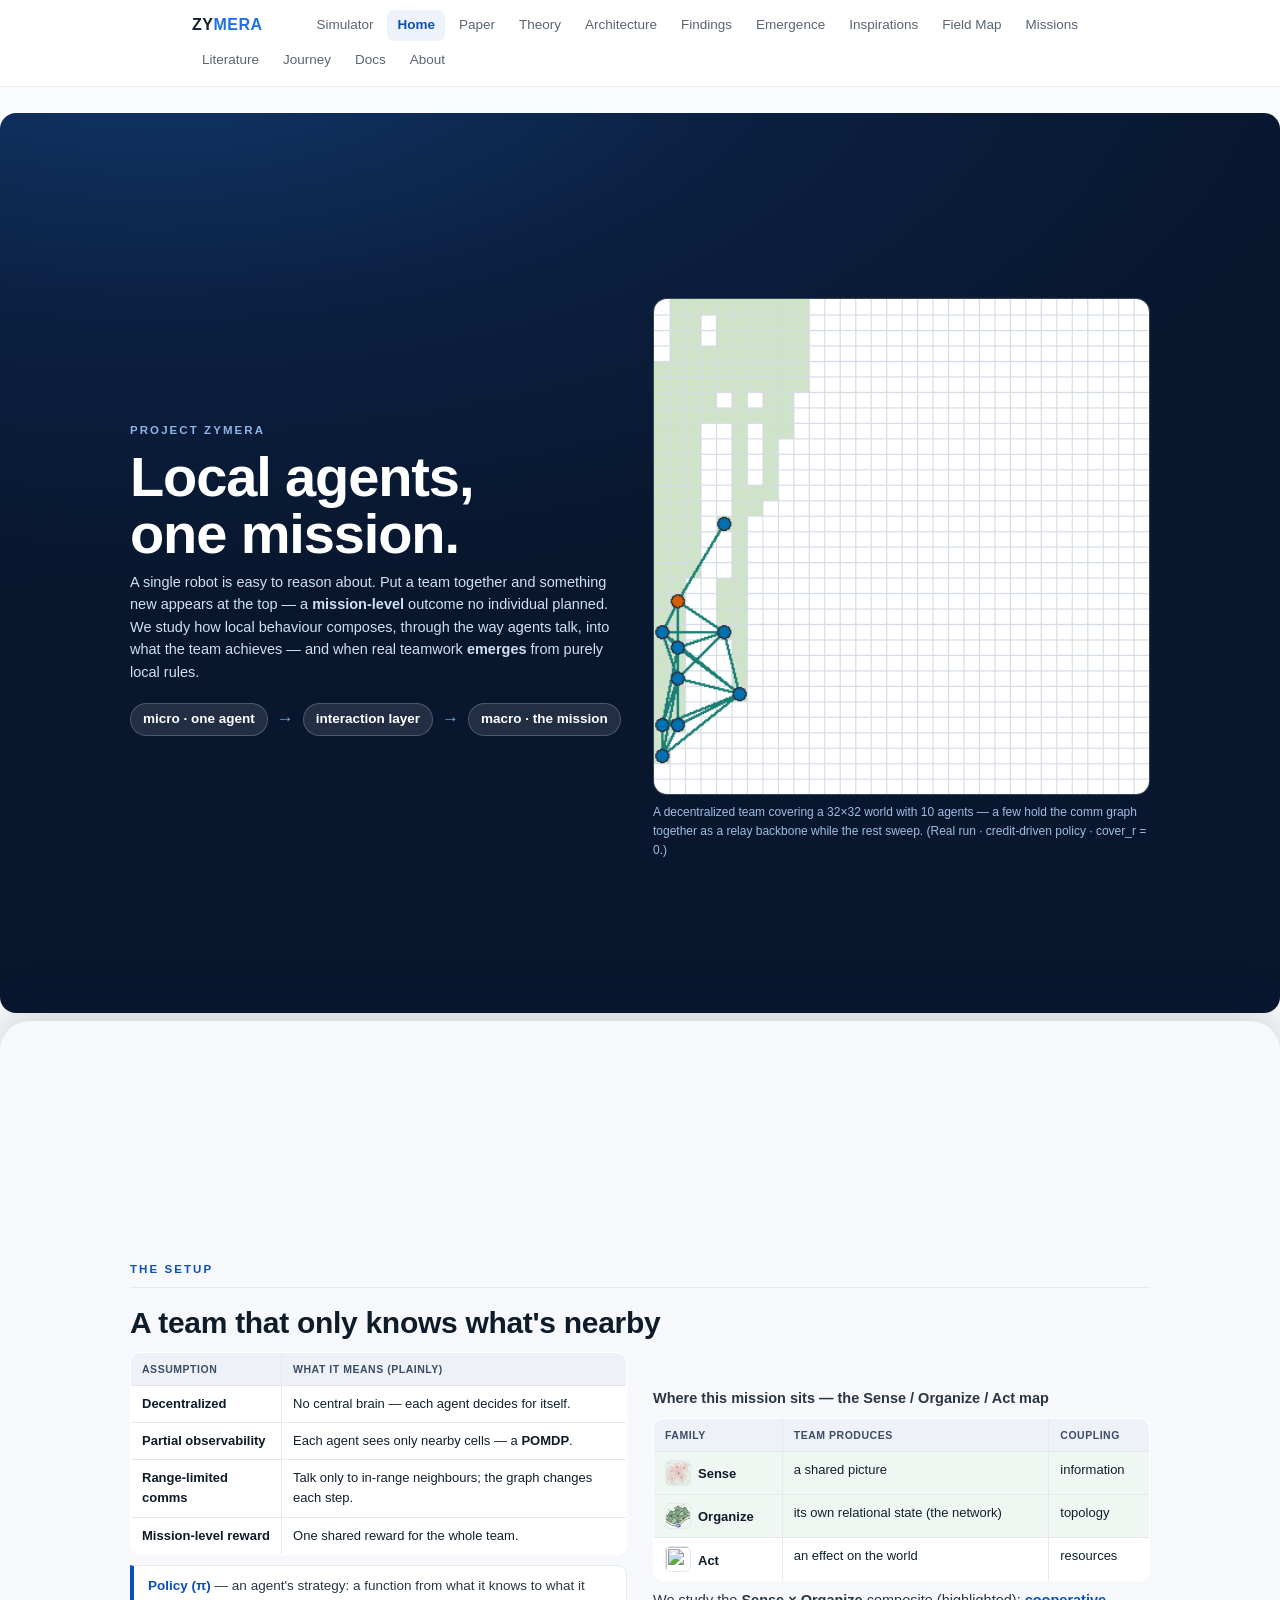
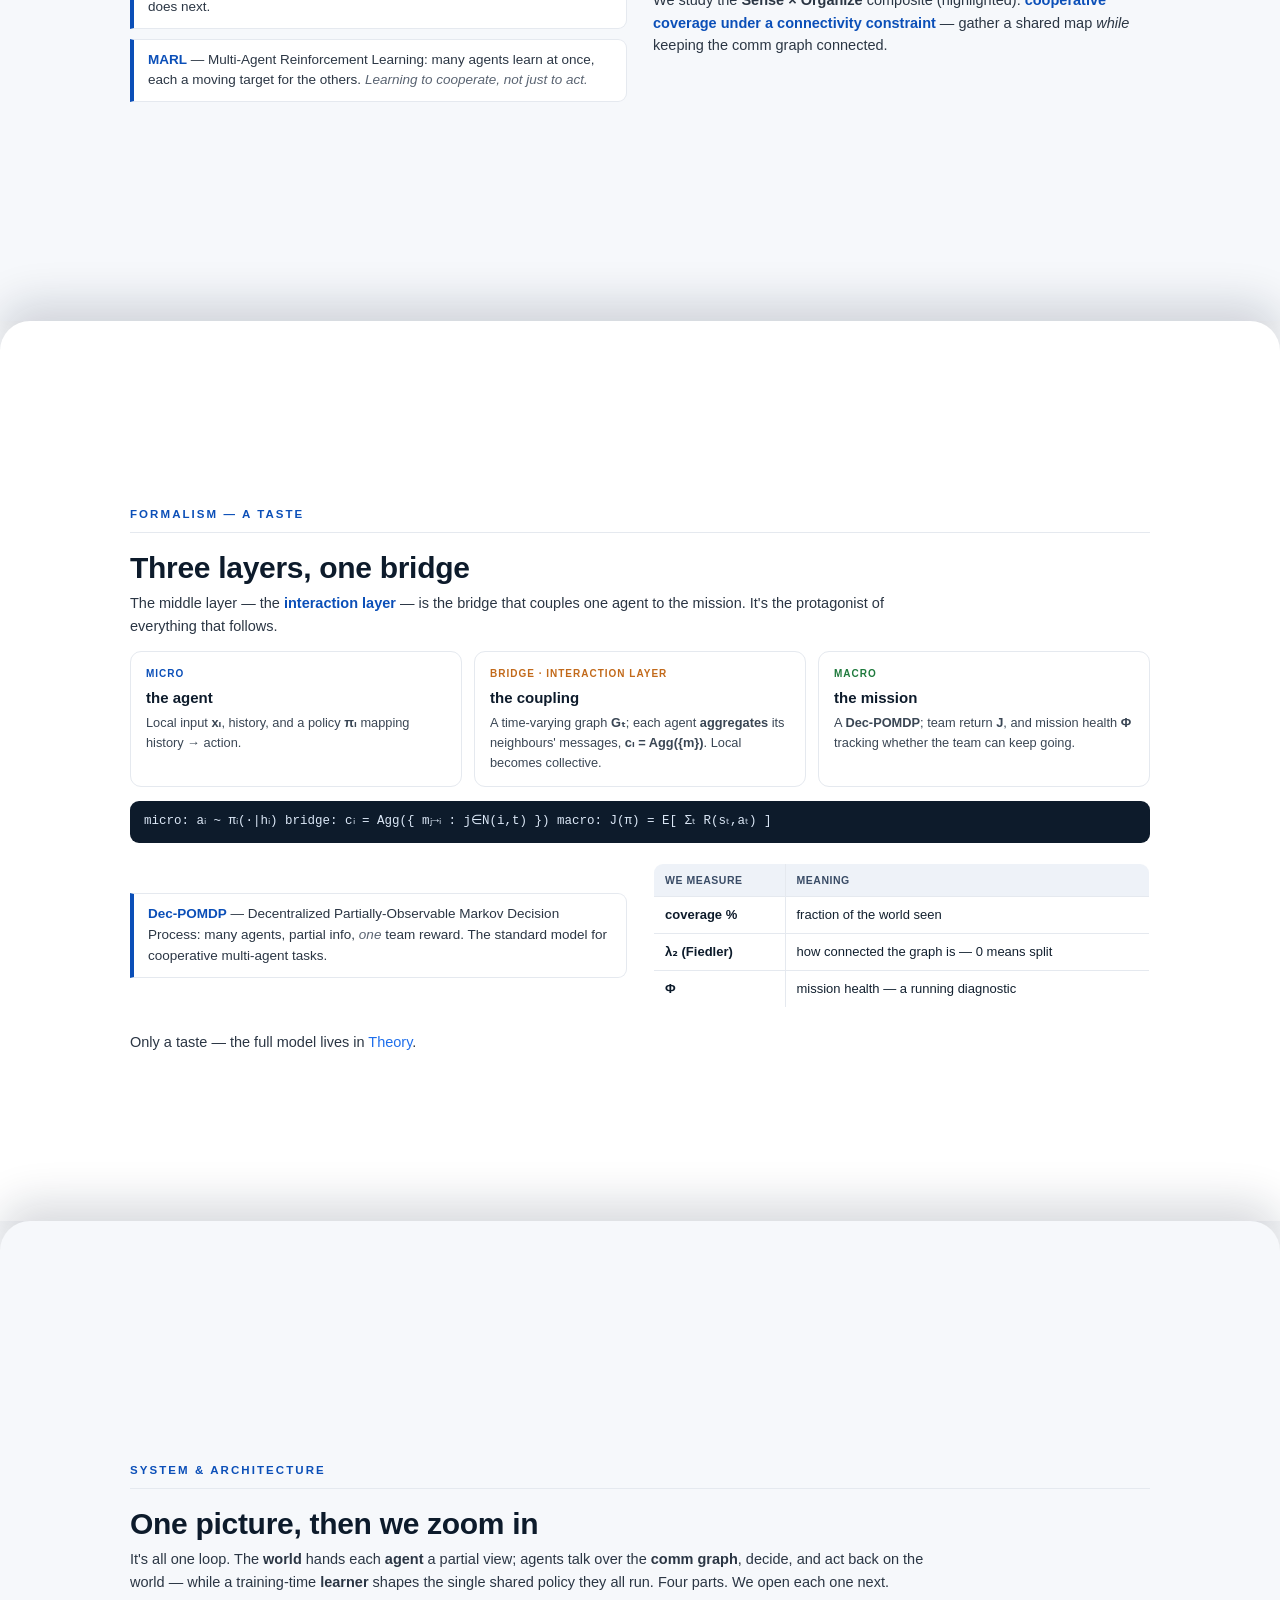
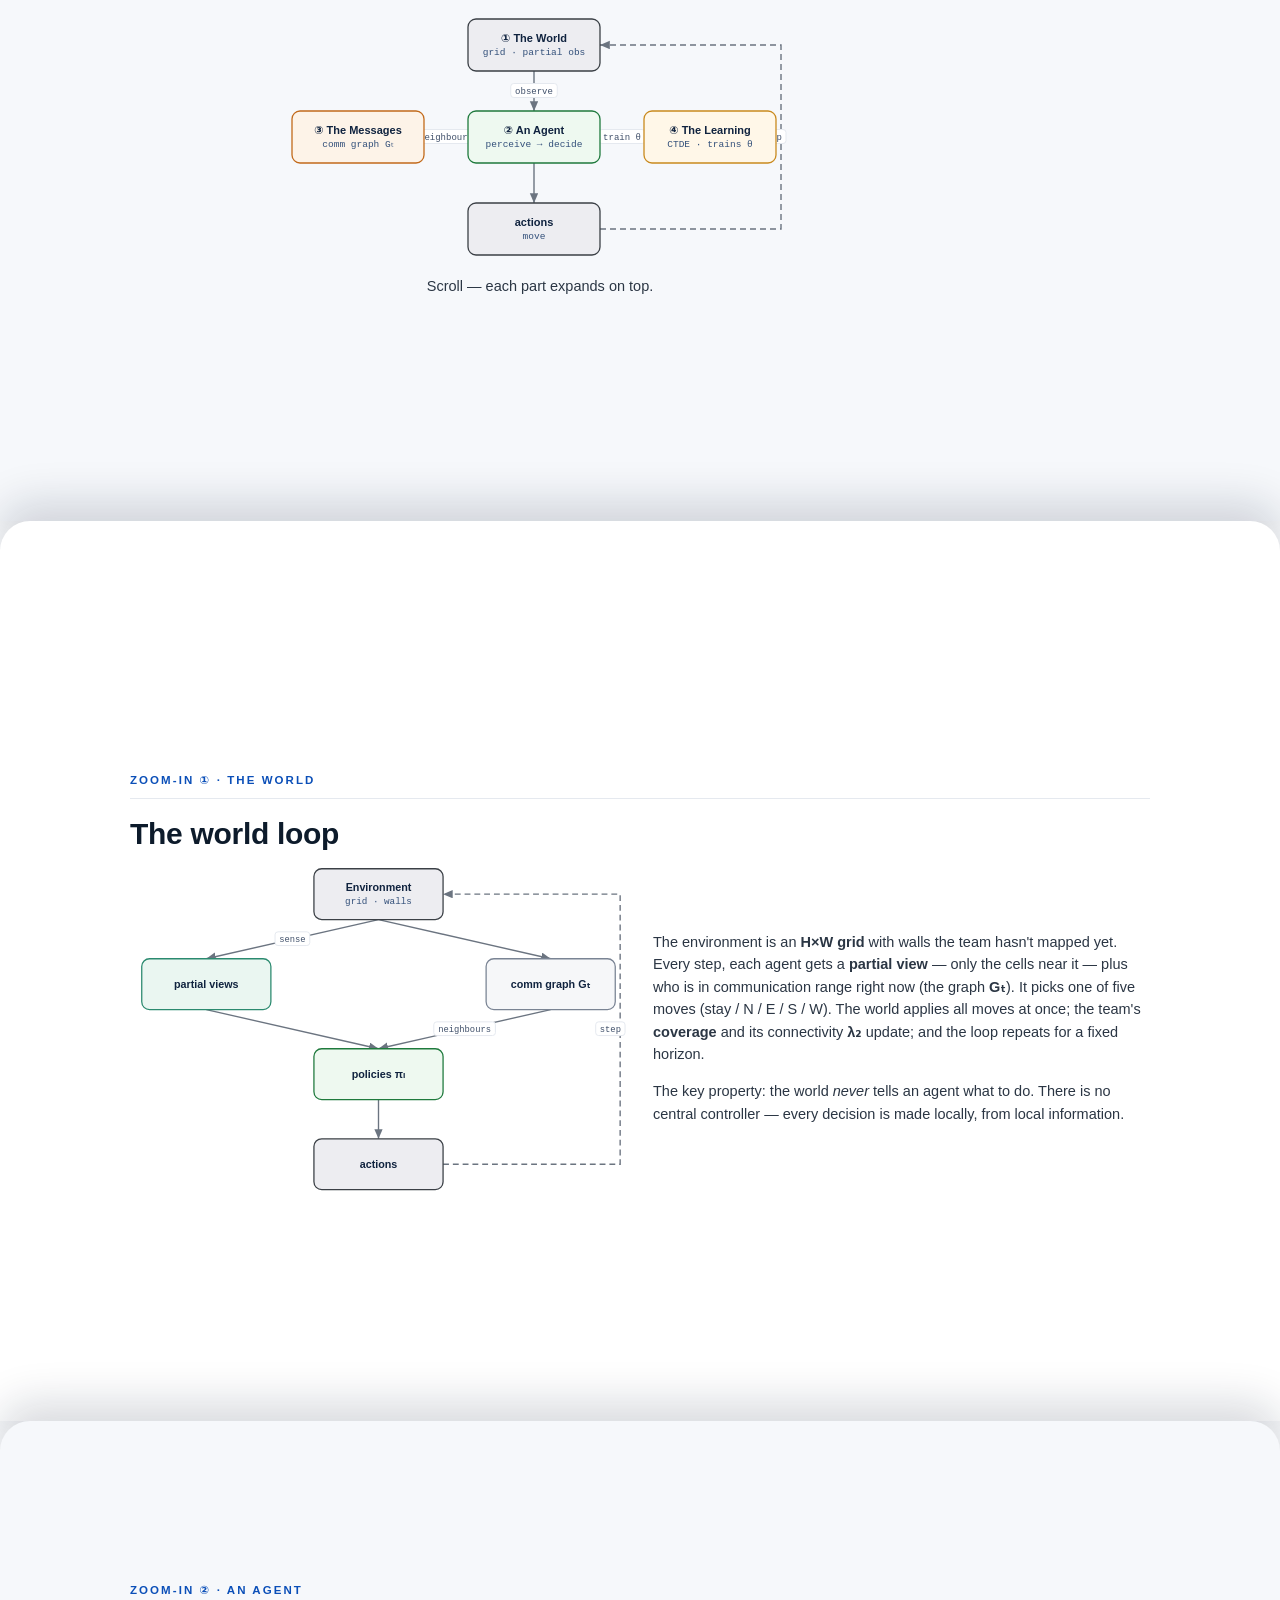
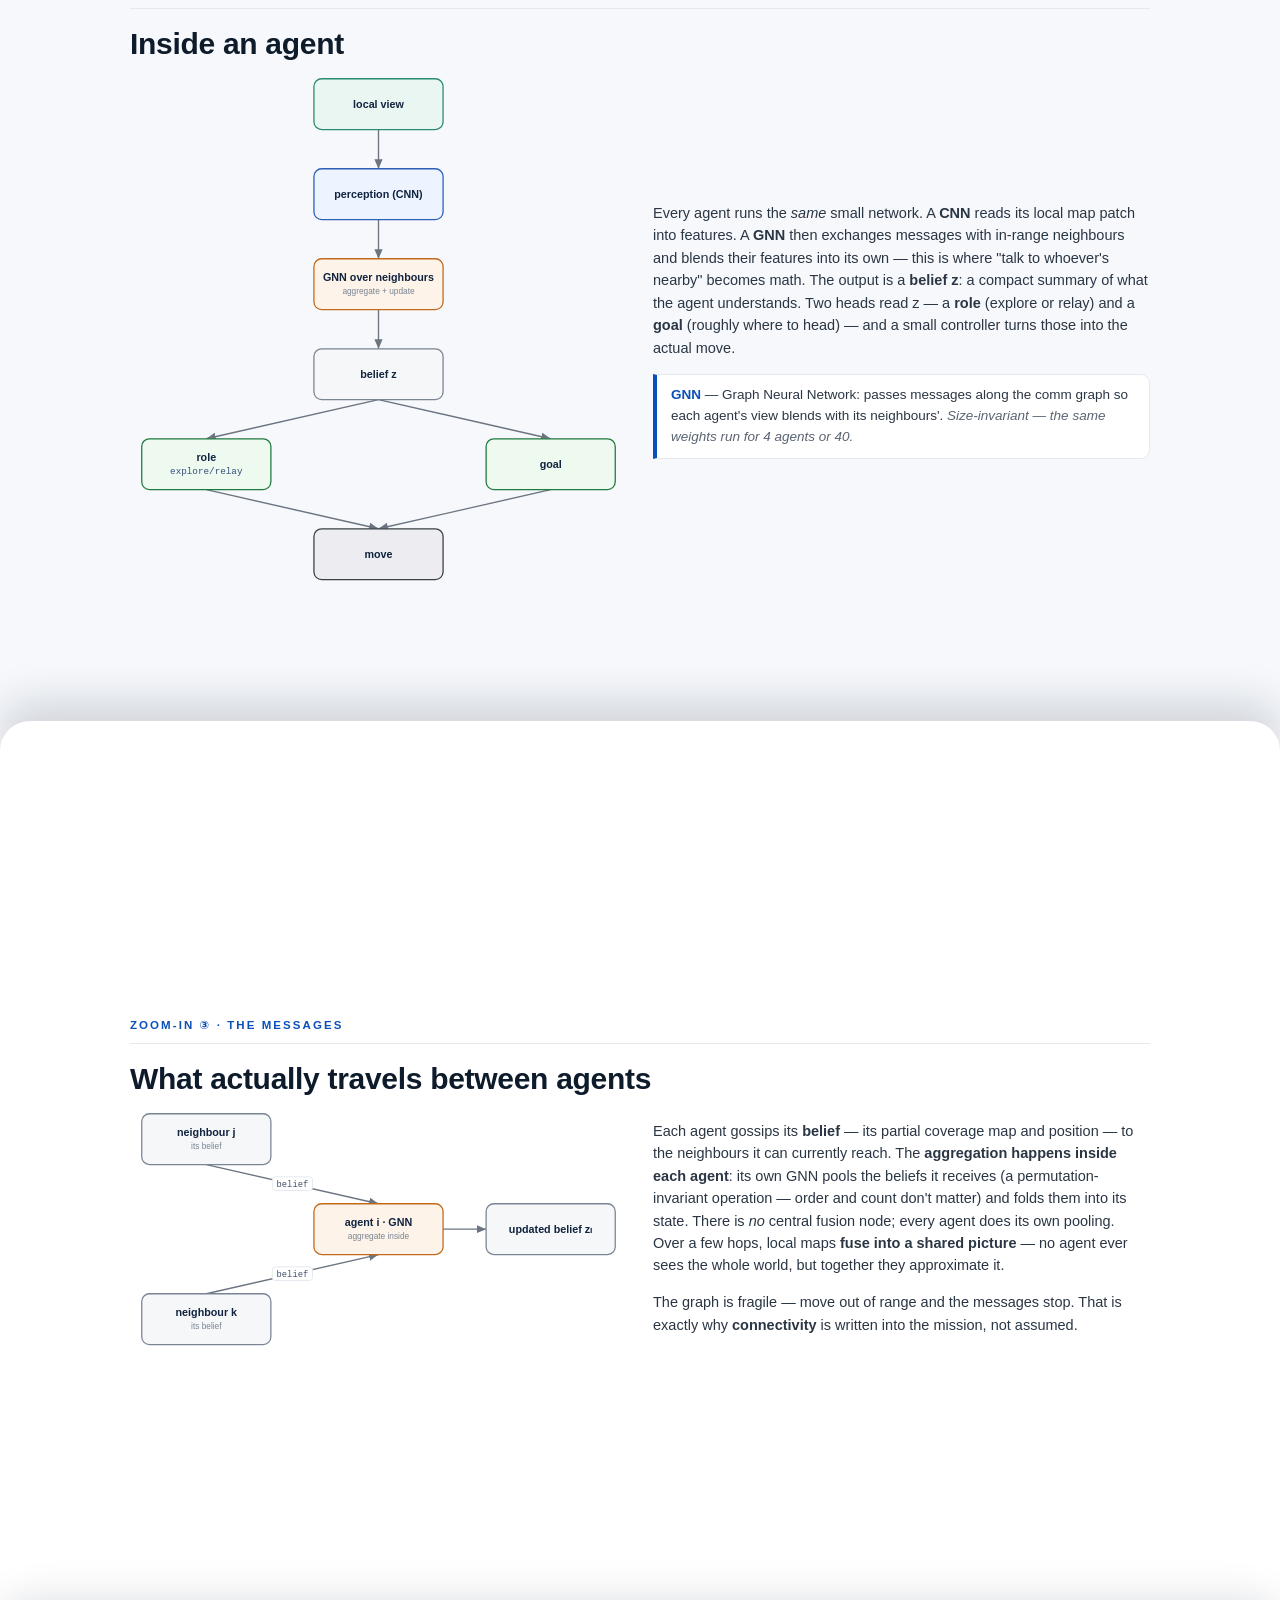
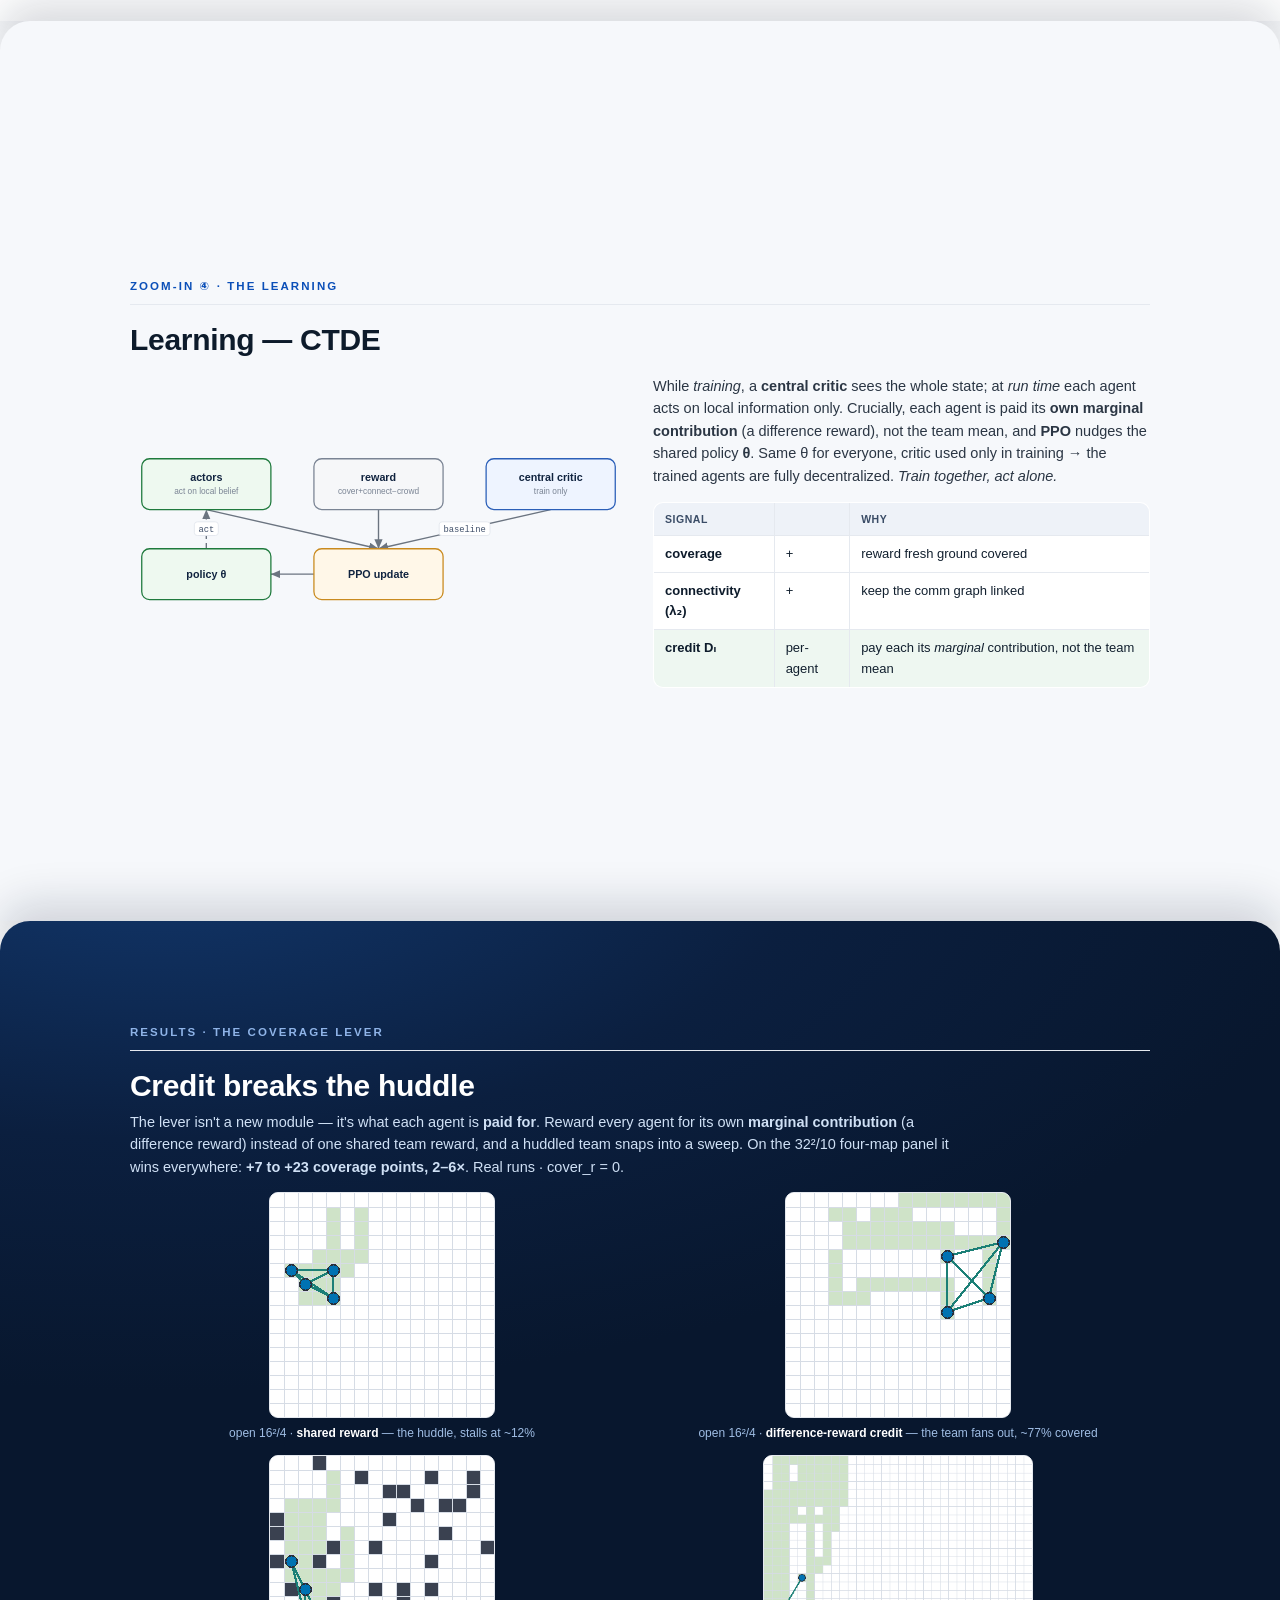
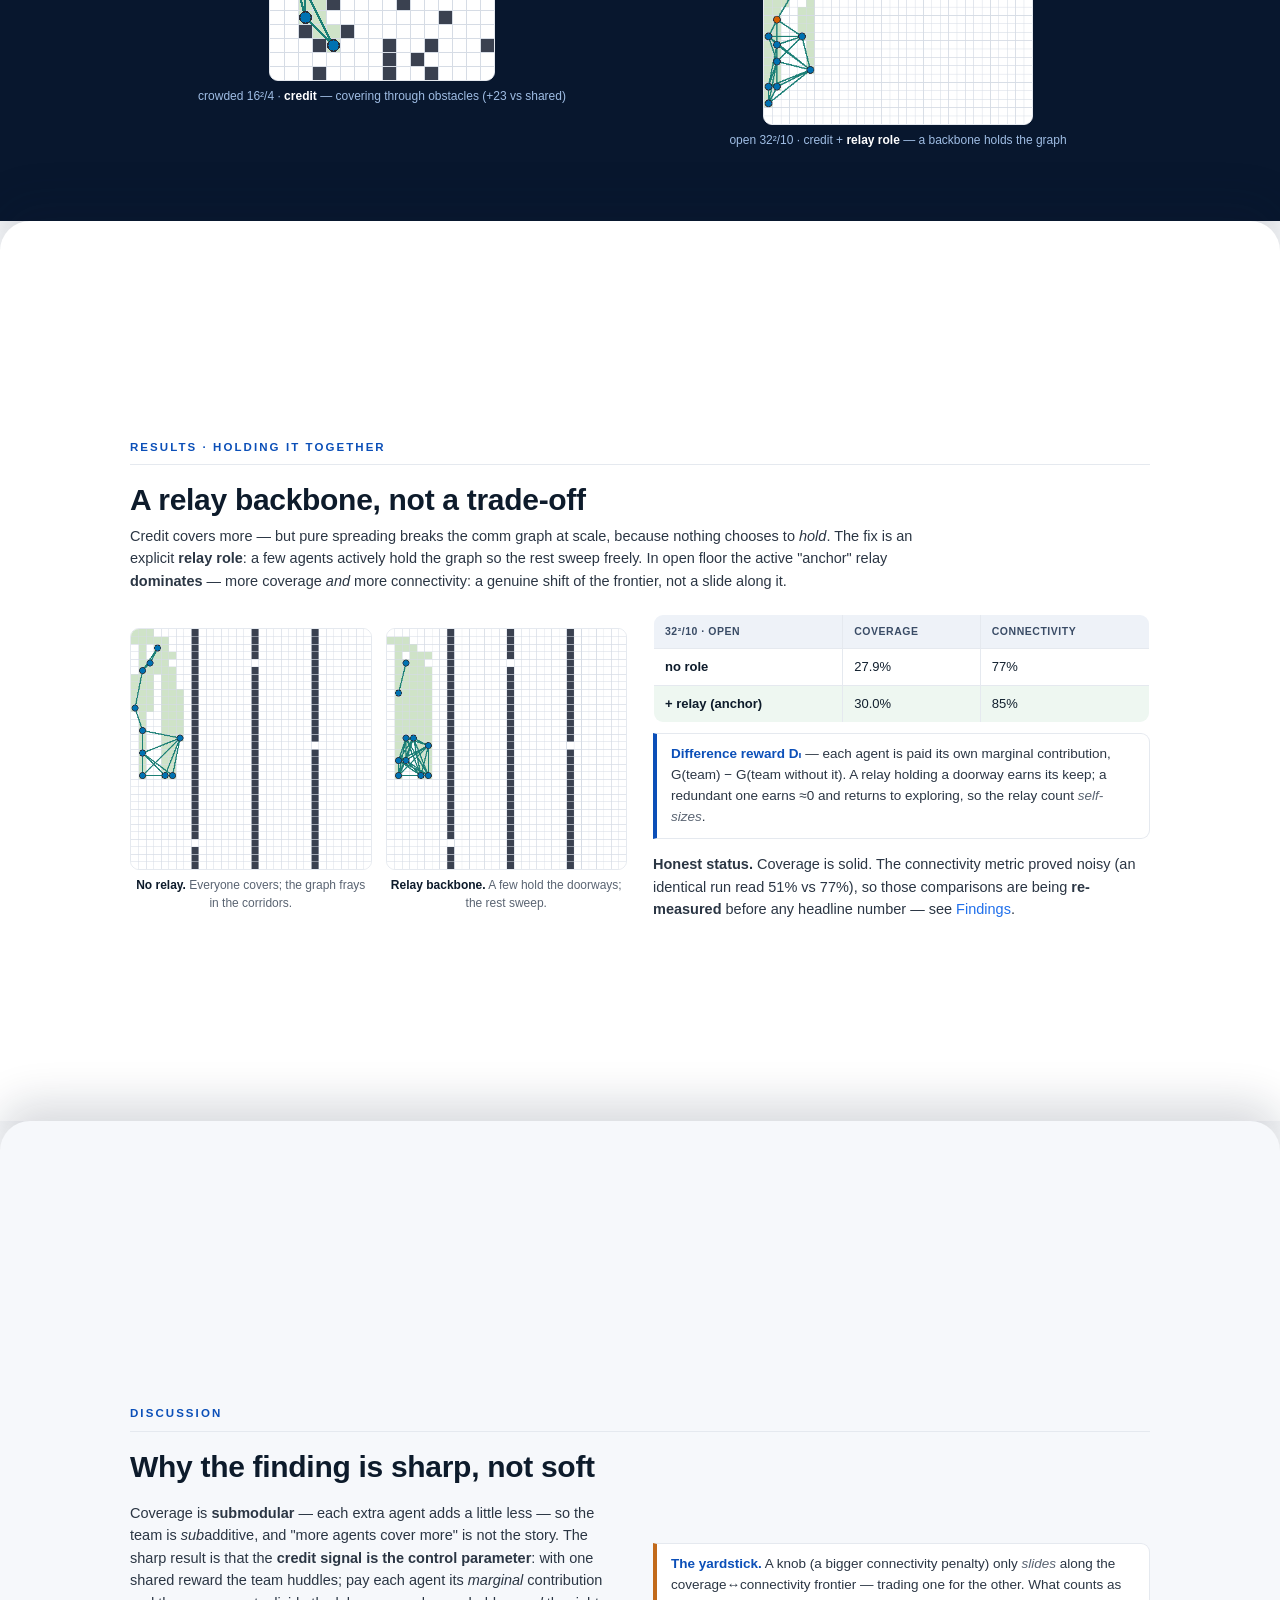
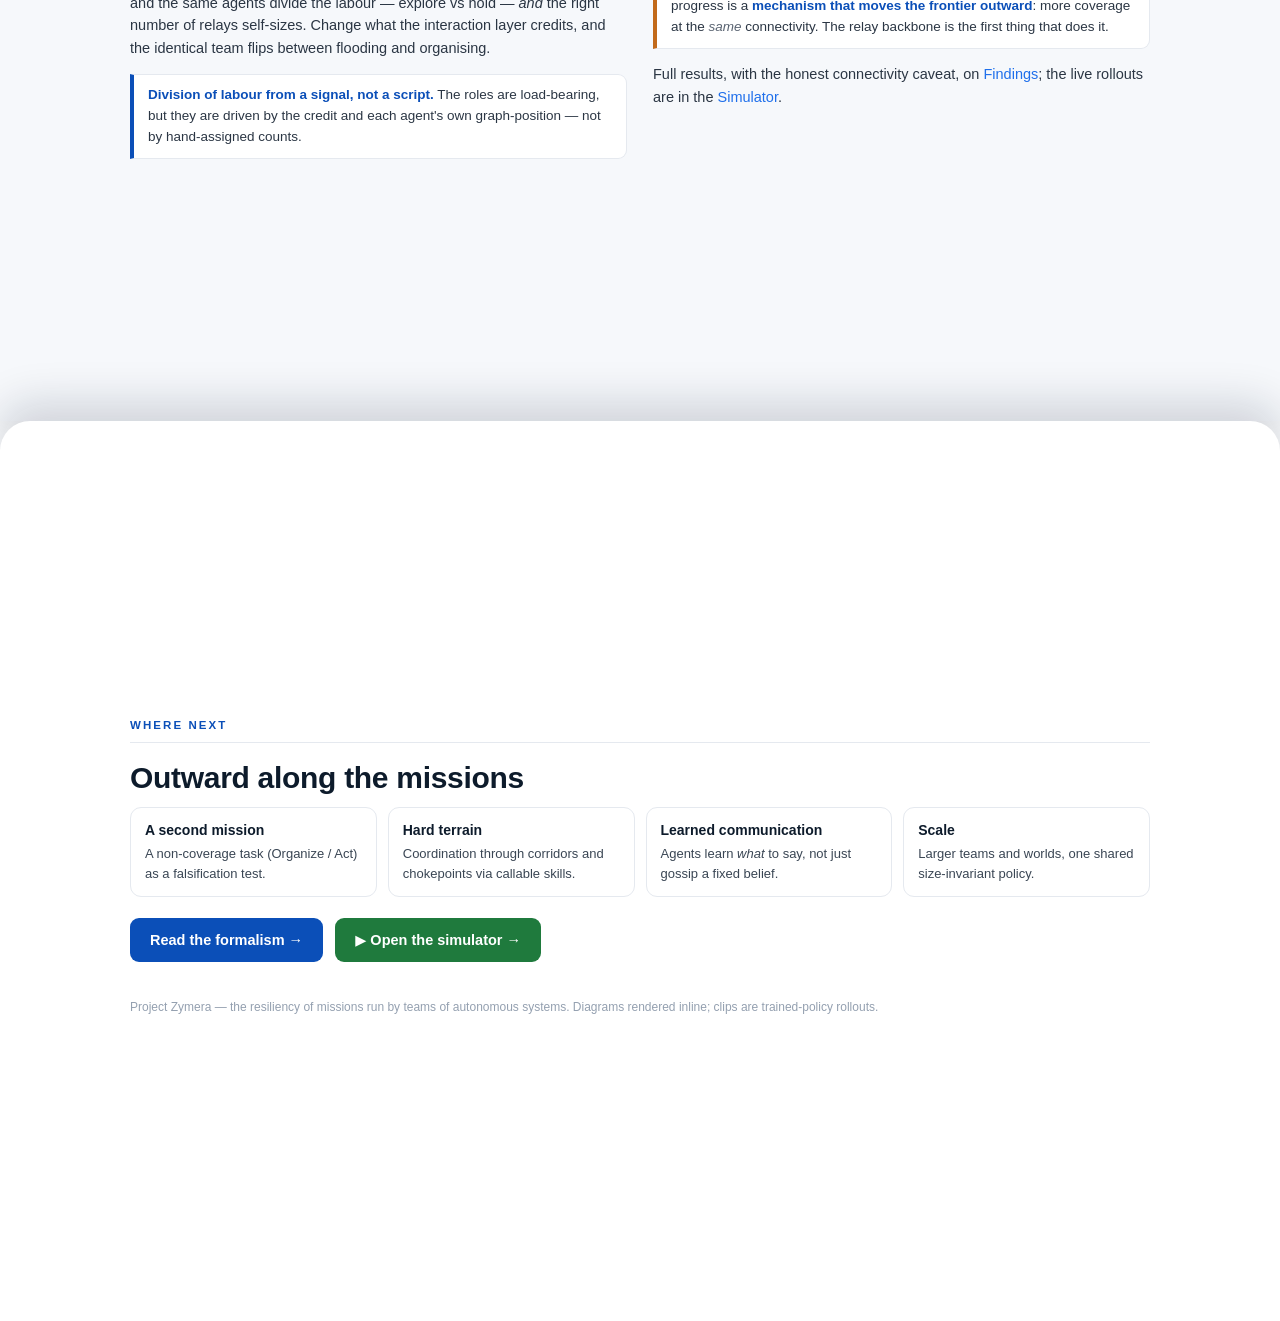
==== commit 6a2620a6: "findings+landing: replace broken-looking rooms credit clip with legible 16²/4 open huddle→sweep (12%" ====
--- a/index.html
+++ b/index.html
@@ -279,8 +279,8 @@
    <b>marginal contribution</b> (a difference reward) instead of one shared team reward, and a huddled team snaps into a
    sweep. On the 32²/10 four-map panel it wins everywhere: <b>+7 to +23 coverage points, 2–6×</b>. Real runs · cover_r = 0.</p>
    <div class="grid4">
-    <figure><img loading="lazy" src="assets/gifs/v3_credit_rooms_shared.gif" alt="shared reward huddles"><figcaption>rooms 32²/10 · <b>shared reward</b> — the huddle, coverage stalls</figcaption></figure>
-    <figure><img loading="lazy" src="assets/gifs/v3_credit_rooms_agent.gif" alt="credit sweeps"><figcaption>rooms 32²/10 · <b>difference-reward credit</b> — the team sweeps through the corridors</figcaption></figure>
+    <figure><img loading="lazy" src="assets/gifs/v3_credit_open_shared.gif" alt="shared reward huddles"><figcaption>open 16²/4 · <b>shared reward</b> — the huddle, stalls at ~12%</figcaption></figure>
+    <figure><img loading="lazy" src="assets/gifs/v3_credit_open_agent.gif" alt="credit sweeps"><figcaption>open 16²/4 · <b>difference-reward credit</b> — the team fans out, ~77% covered</figcaption></figure>
     <figure><img loading="lazy" src="assets/gifs/v3_credit_crowded_agent.gif" alt="credit through obstacles"><figcaption>crowded 16²/4 · <b>credit</b> — covering through obstacles (+23 vs shared)</figcaption></figure>
     <figure><img loading="lazy" src="assets/gifs/v3_hero.gif" alt="relay backbone"><figcaption>open 32²/10 · credit + <b>relay role</b> — a backbone holds the graph</figcaption></figure>
    </div>
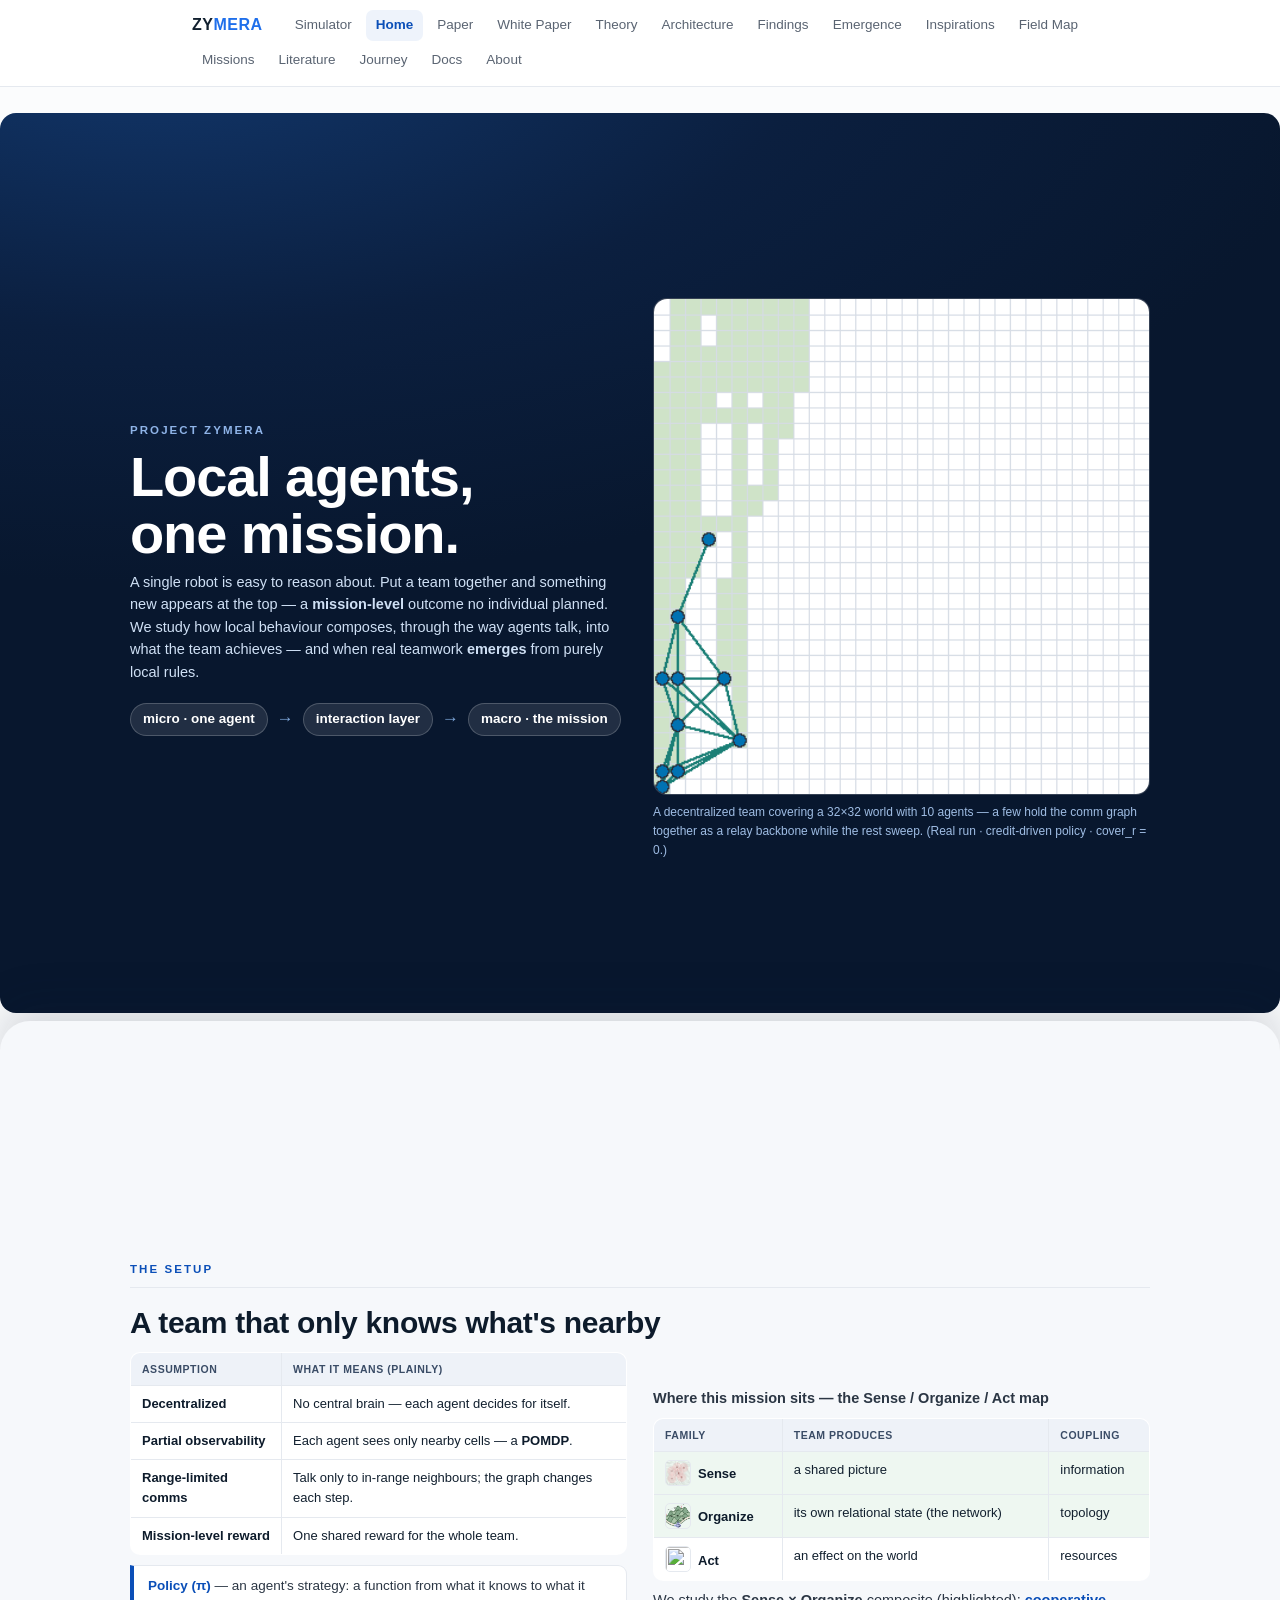
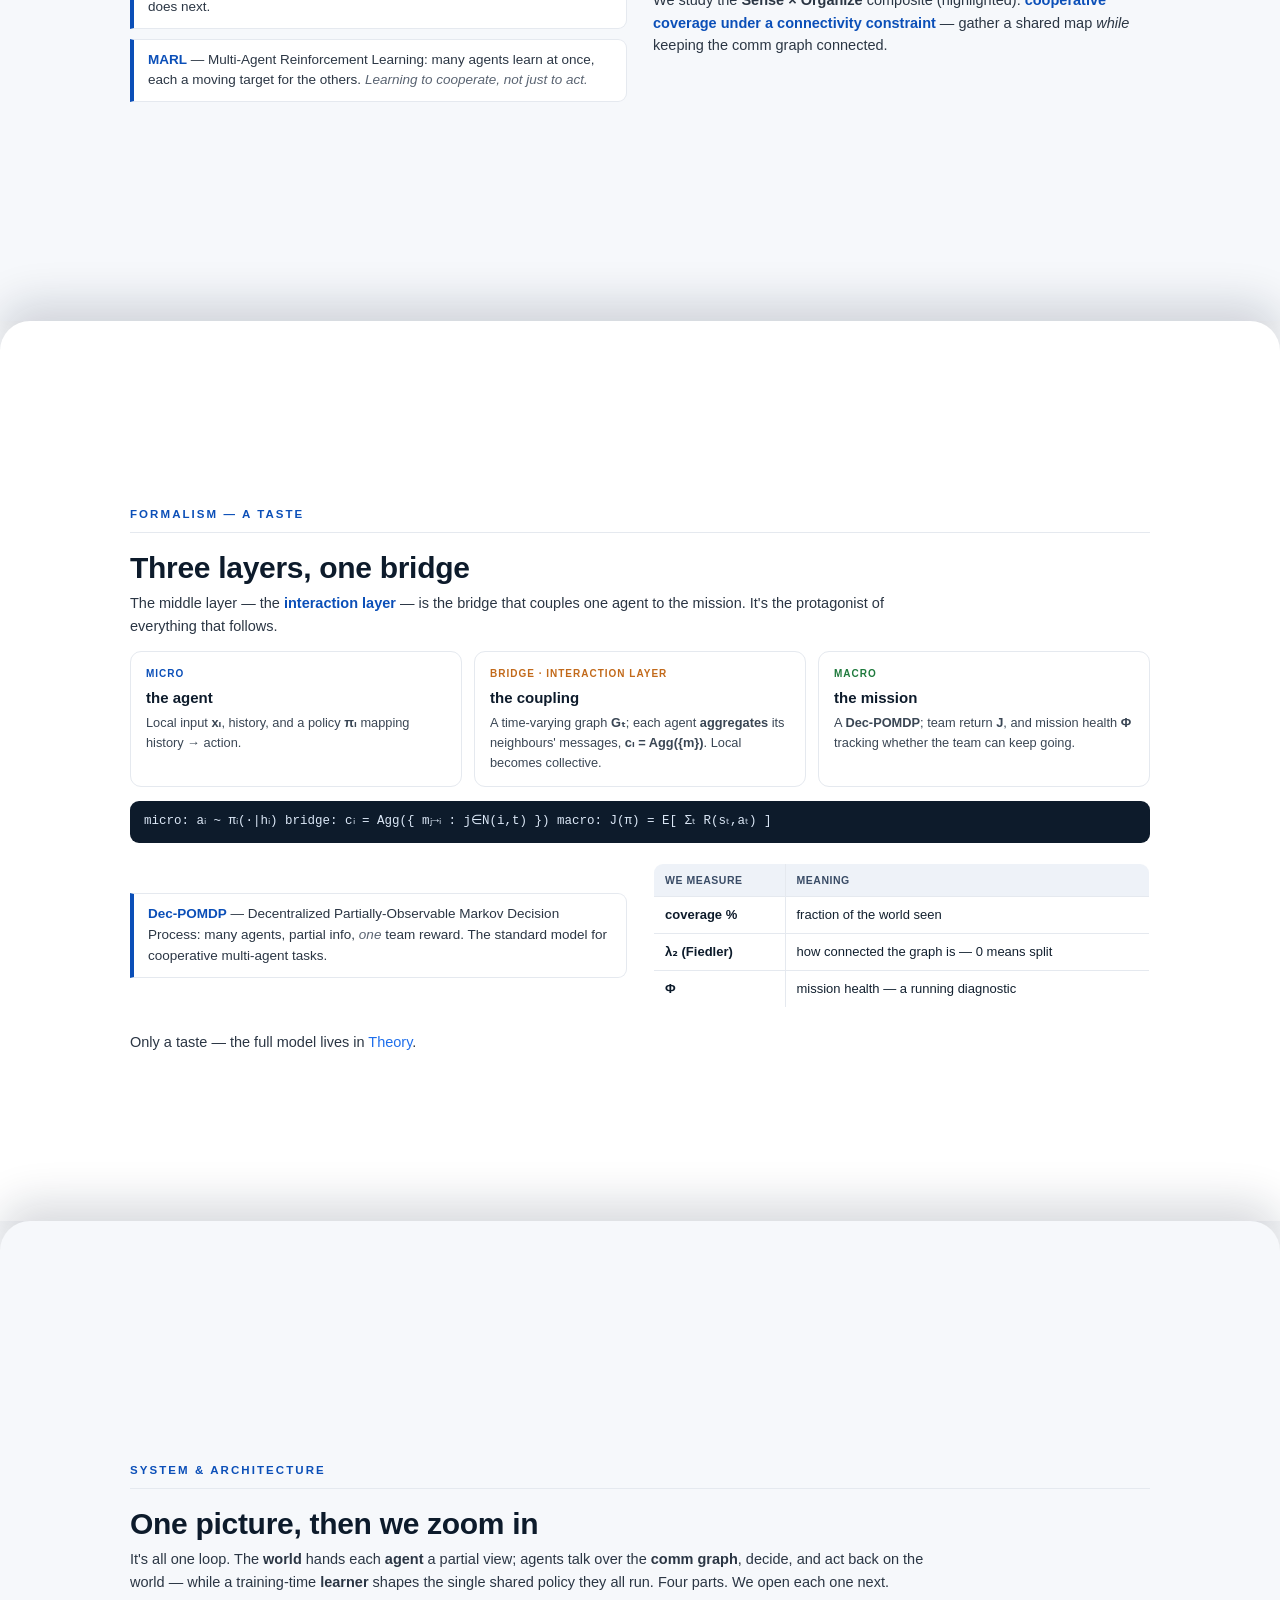
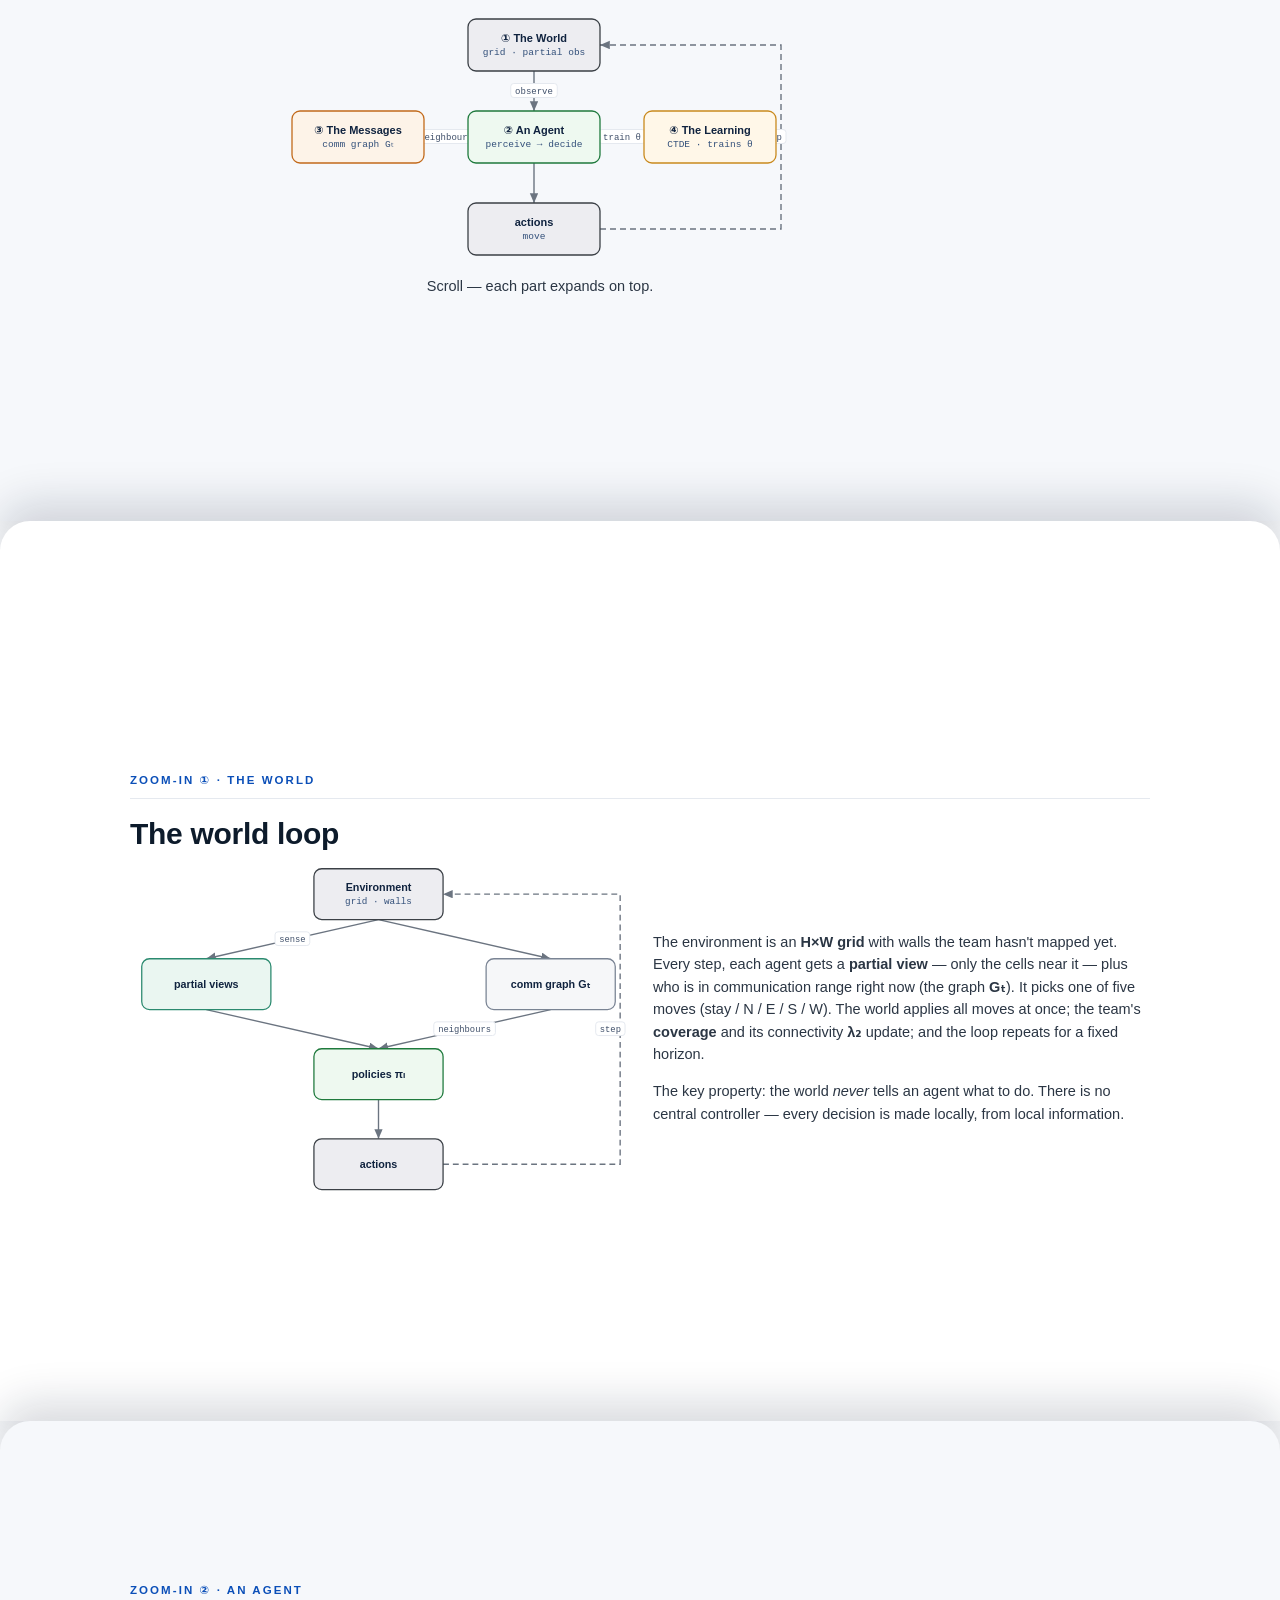
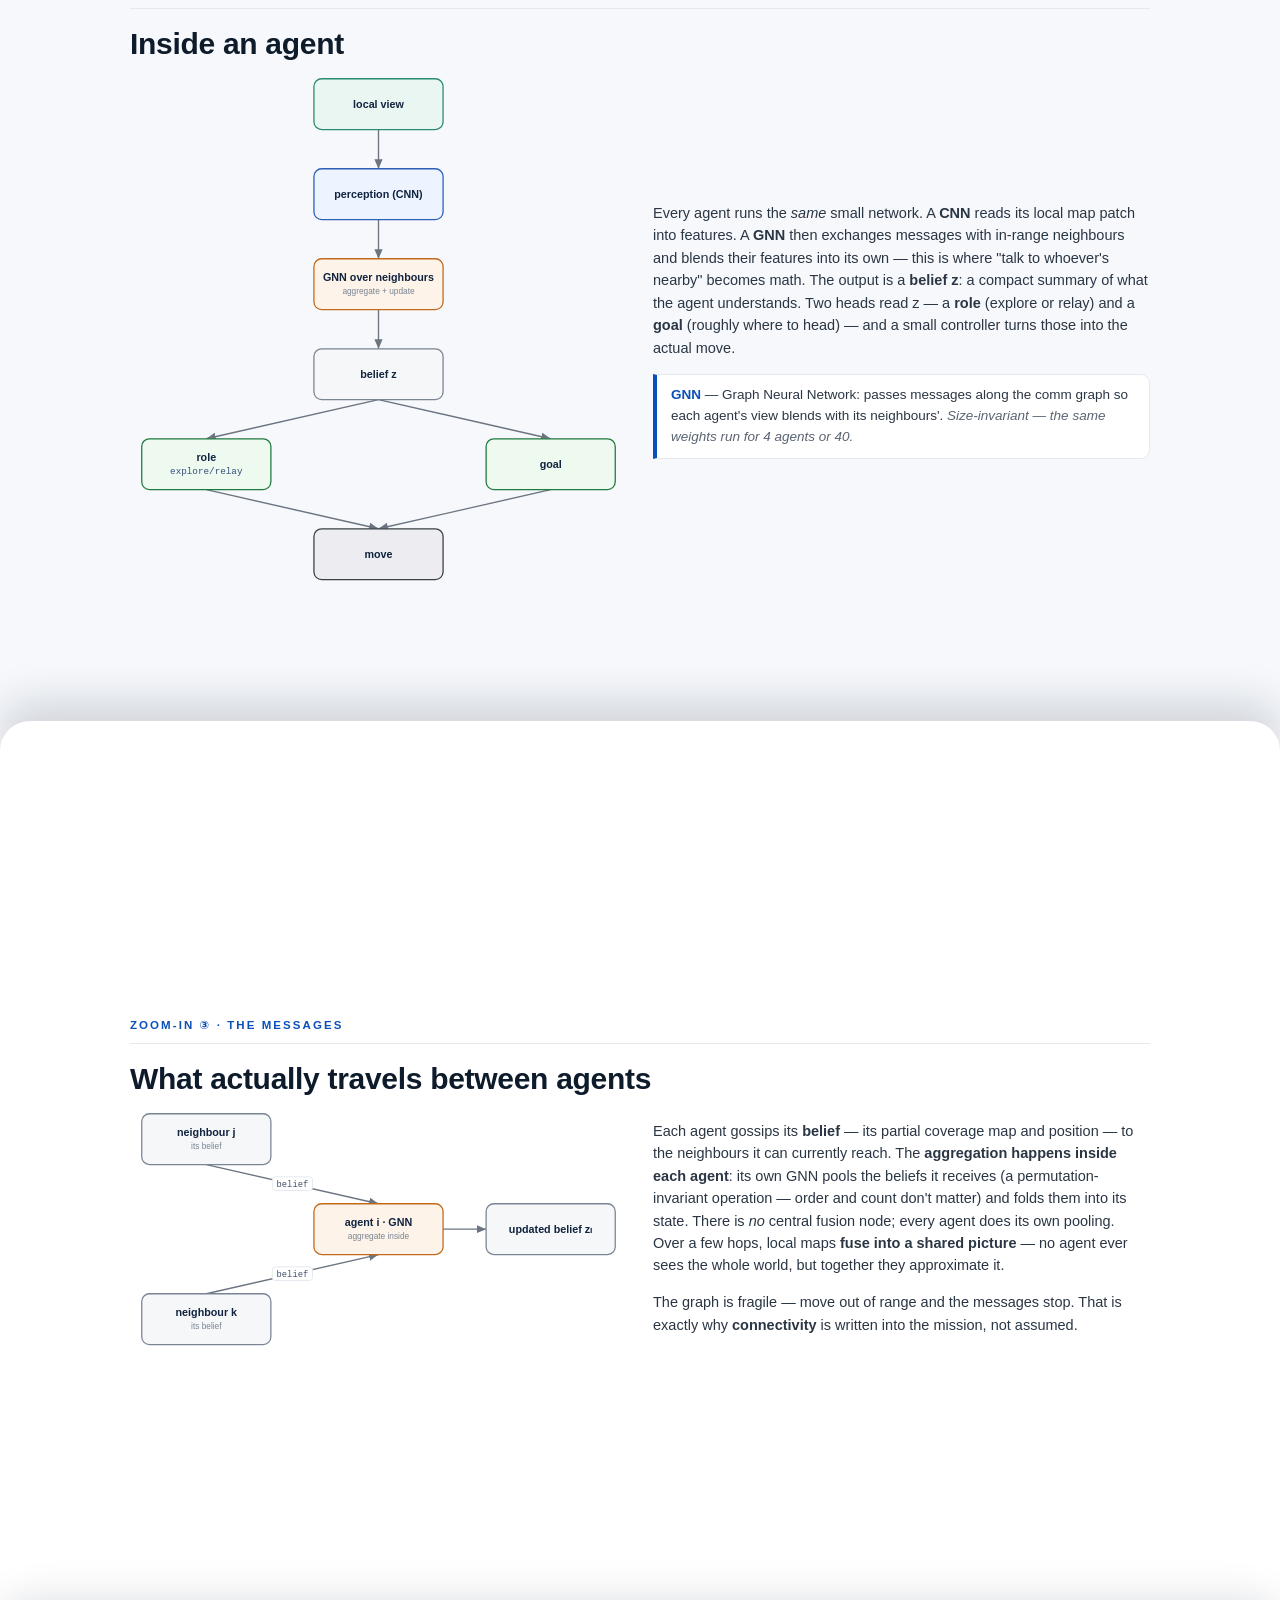
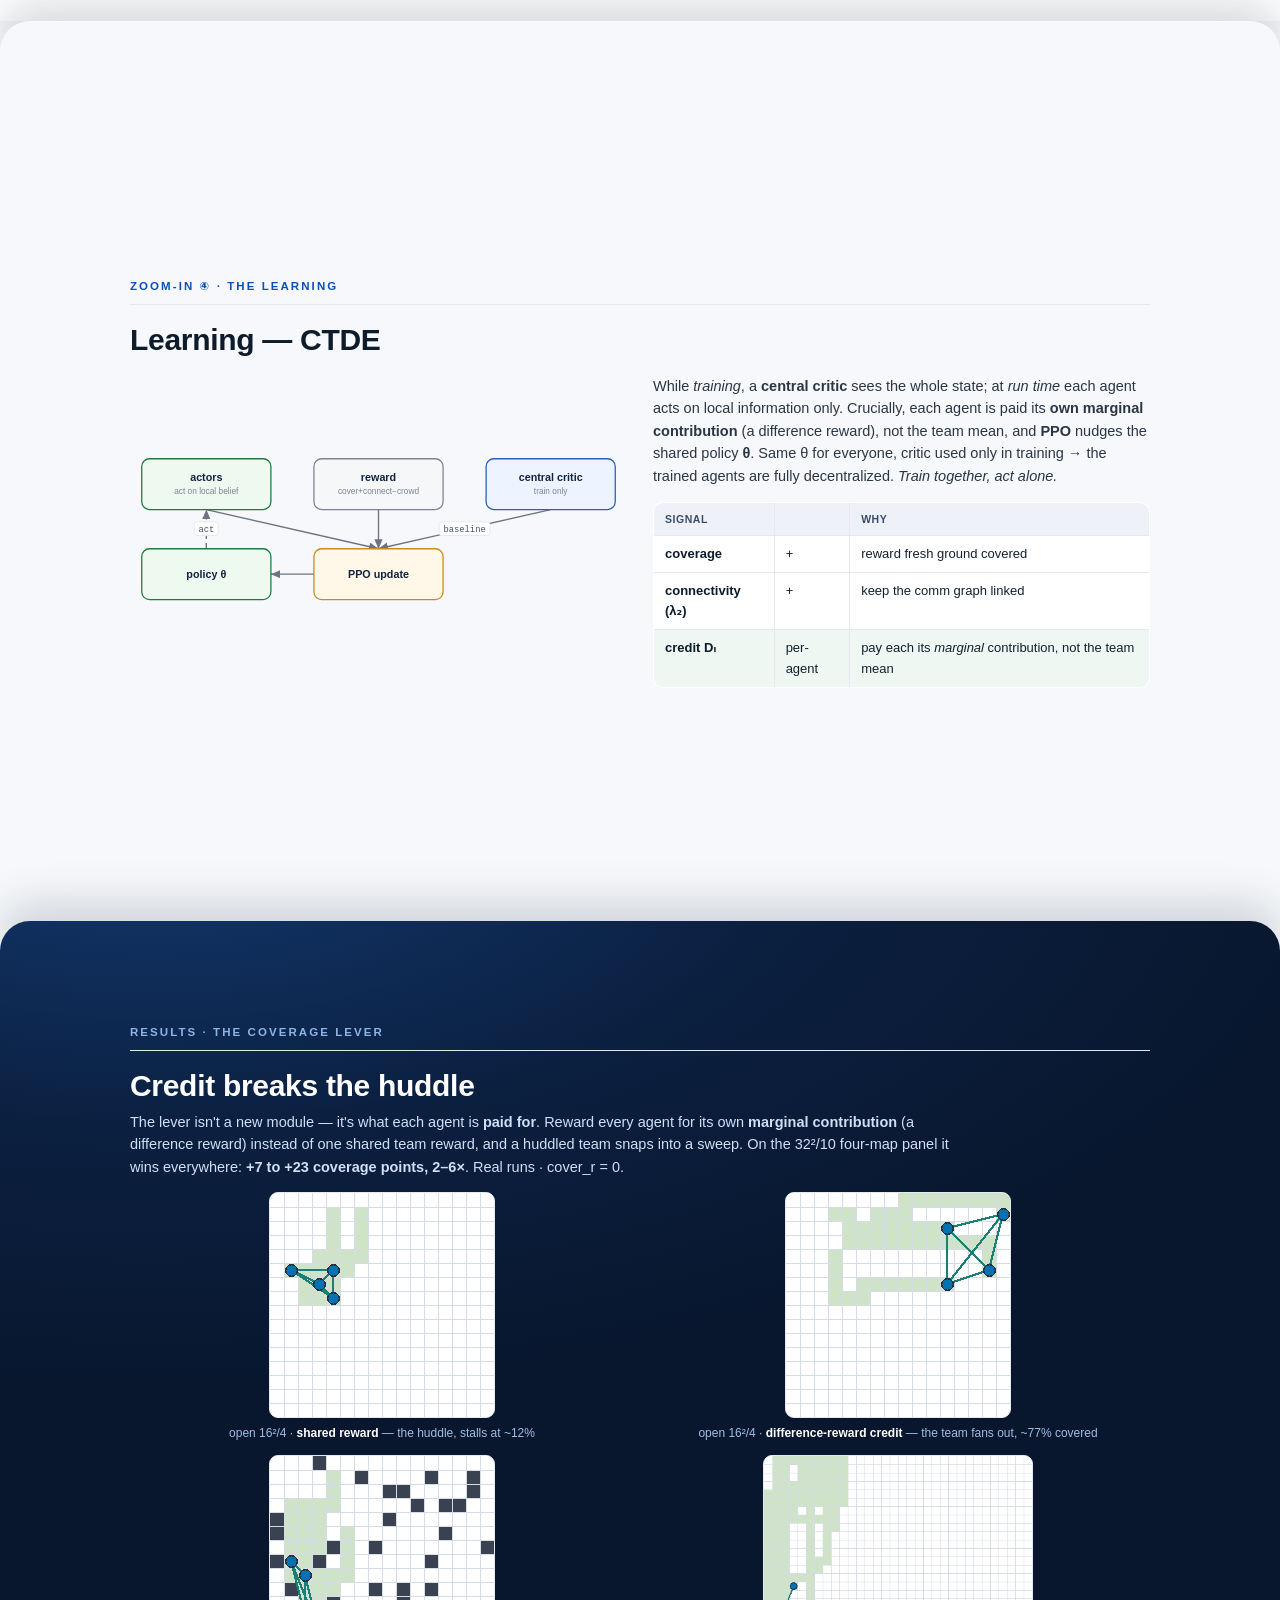
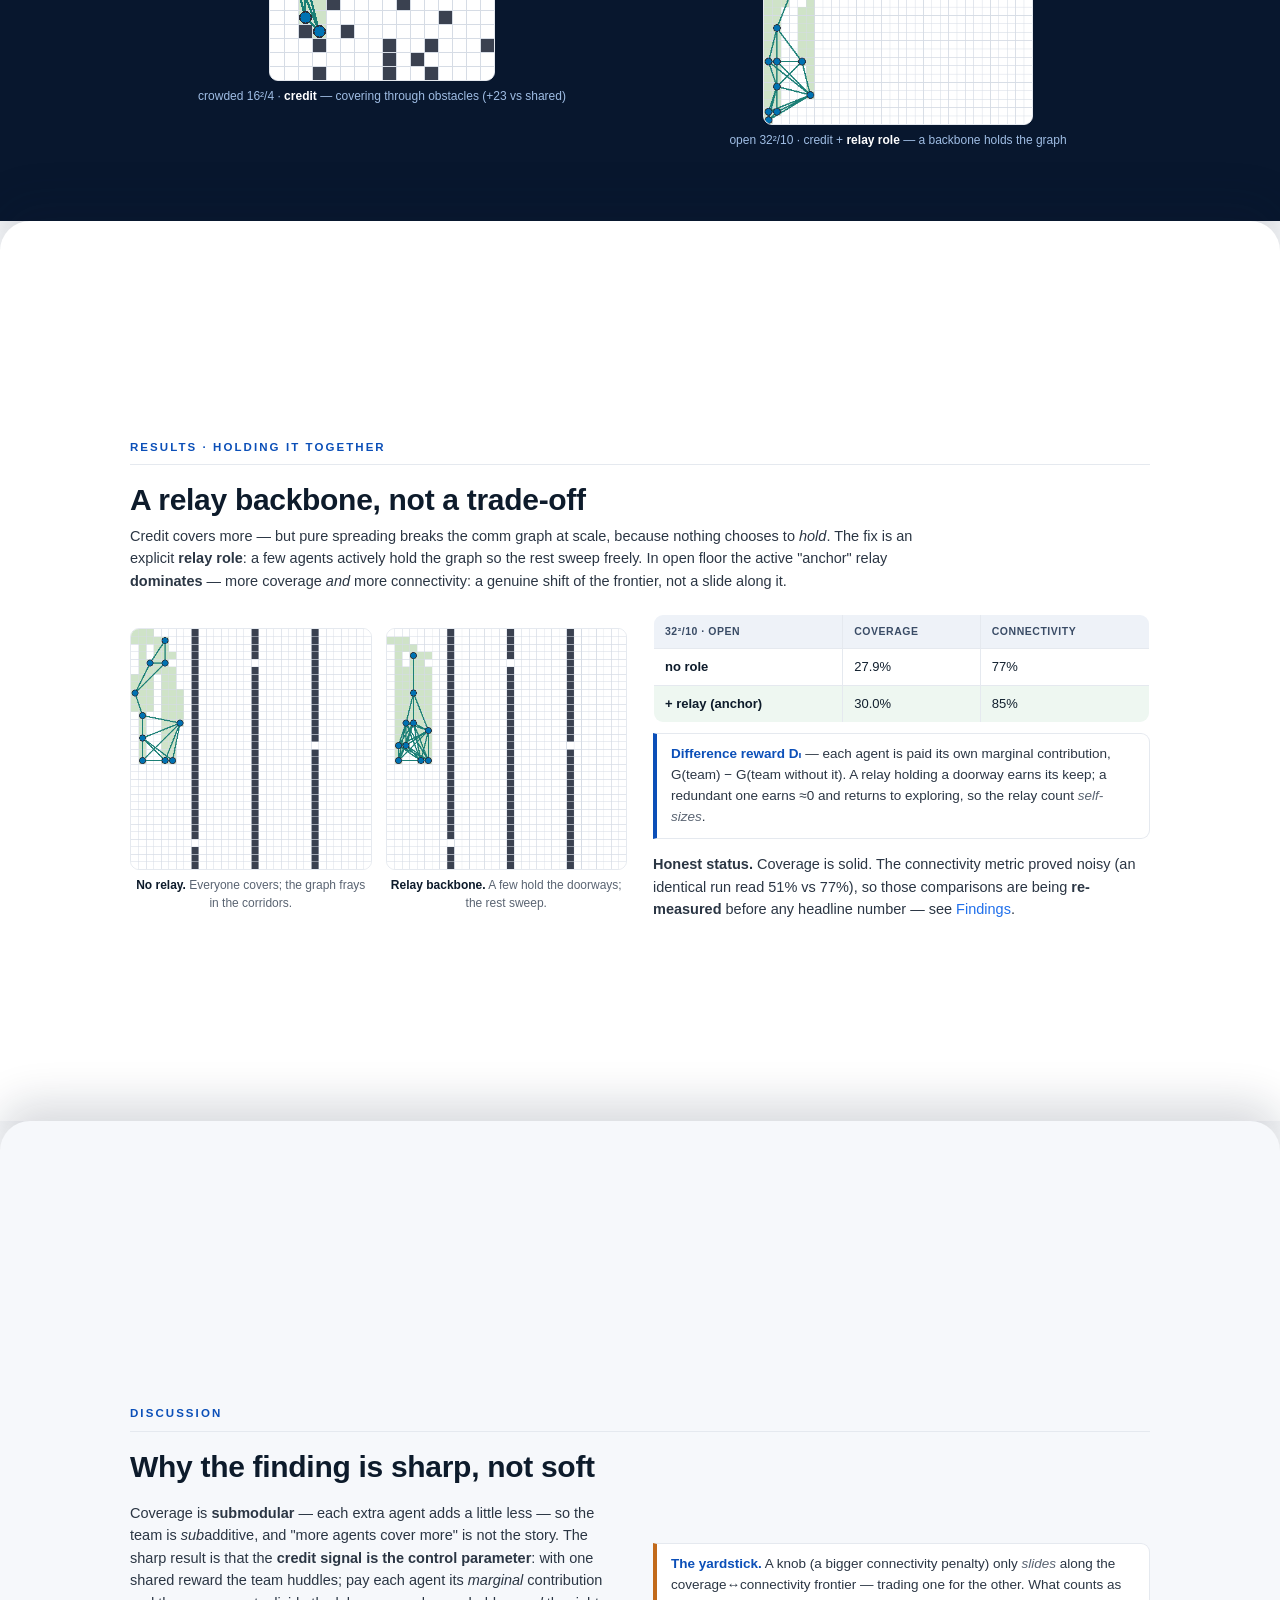
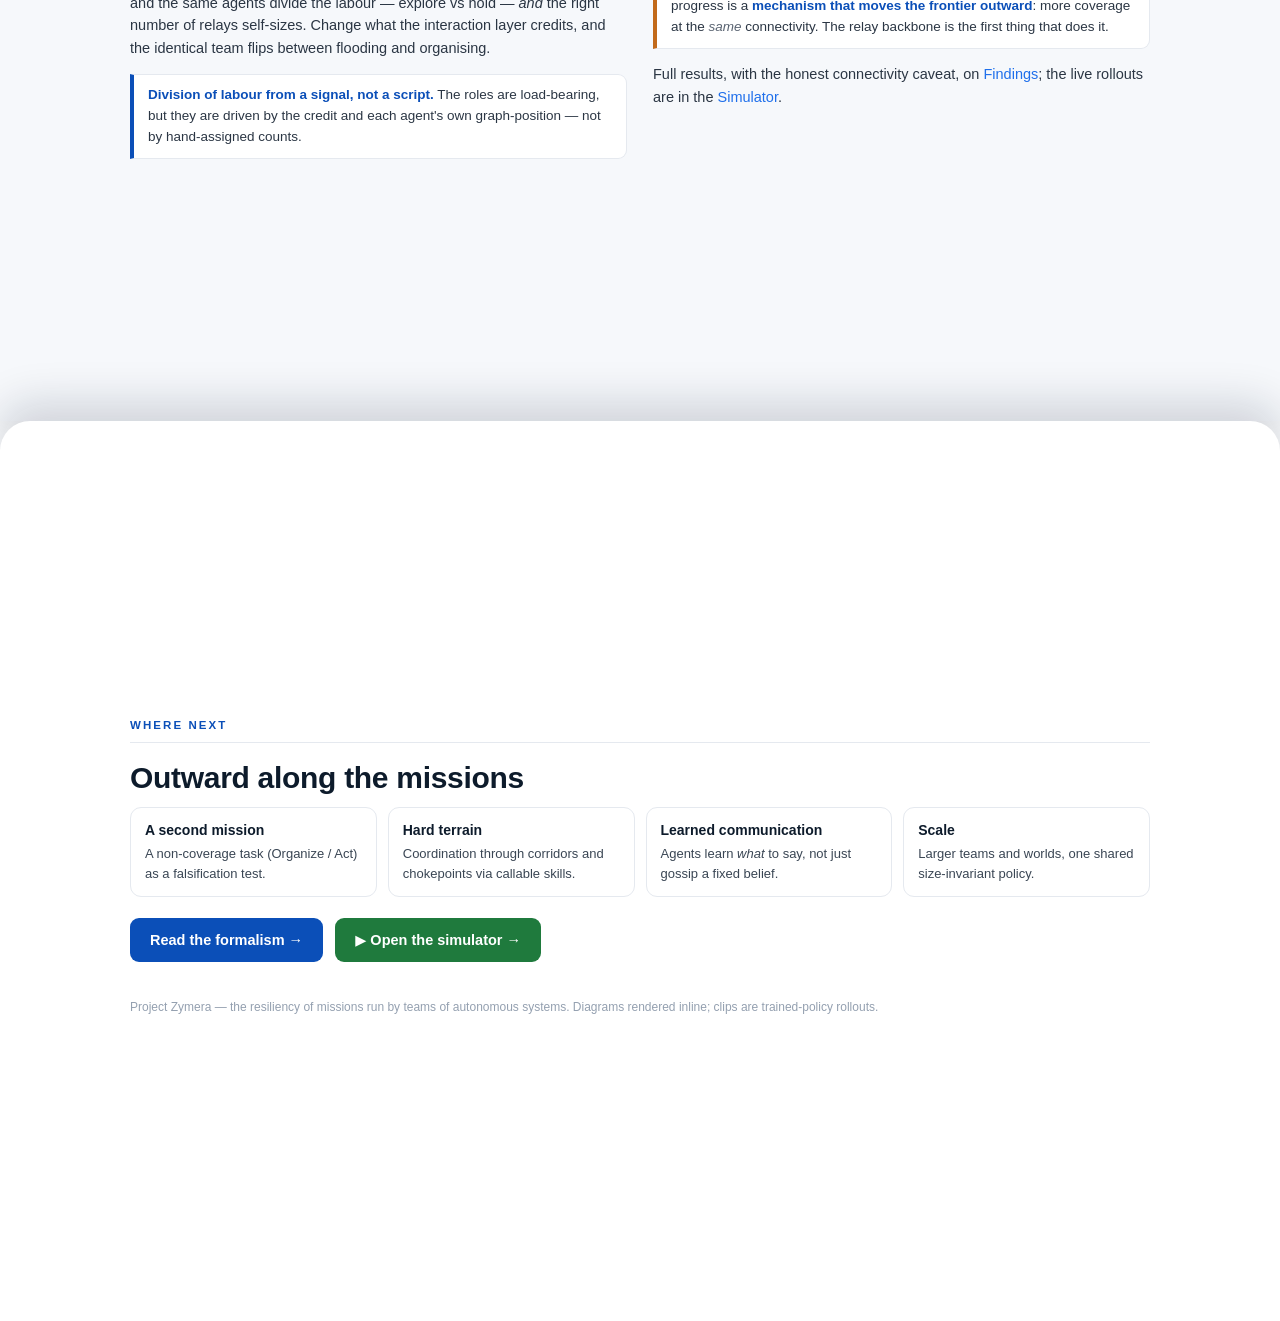
==== commit fe997af7: "site: add White Paper page (technical, Dec-POMDP/CTDE/difference-reward/threat-model) + nav link acr" ====
--- a/index.html
+++ b/index.html
@@ -90,6 +90,7 @@
   <a class="lnk" href="report/index.html">Simulator</a>
   <a class="lnk active" href="index.html">Home</a>
   <a class="lnk" href="paper.html">Paper</a>
+  <a class="lnk" href="whitepaper.html">White Paper</a>
   <a class="lnk" href="theory.html">Theory</a>
   <a class="lnk" href="architecture.html">Architecture</a>
   <a class="lnk" href="findings.html">Findings</a>
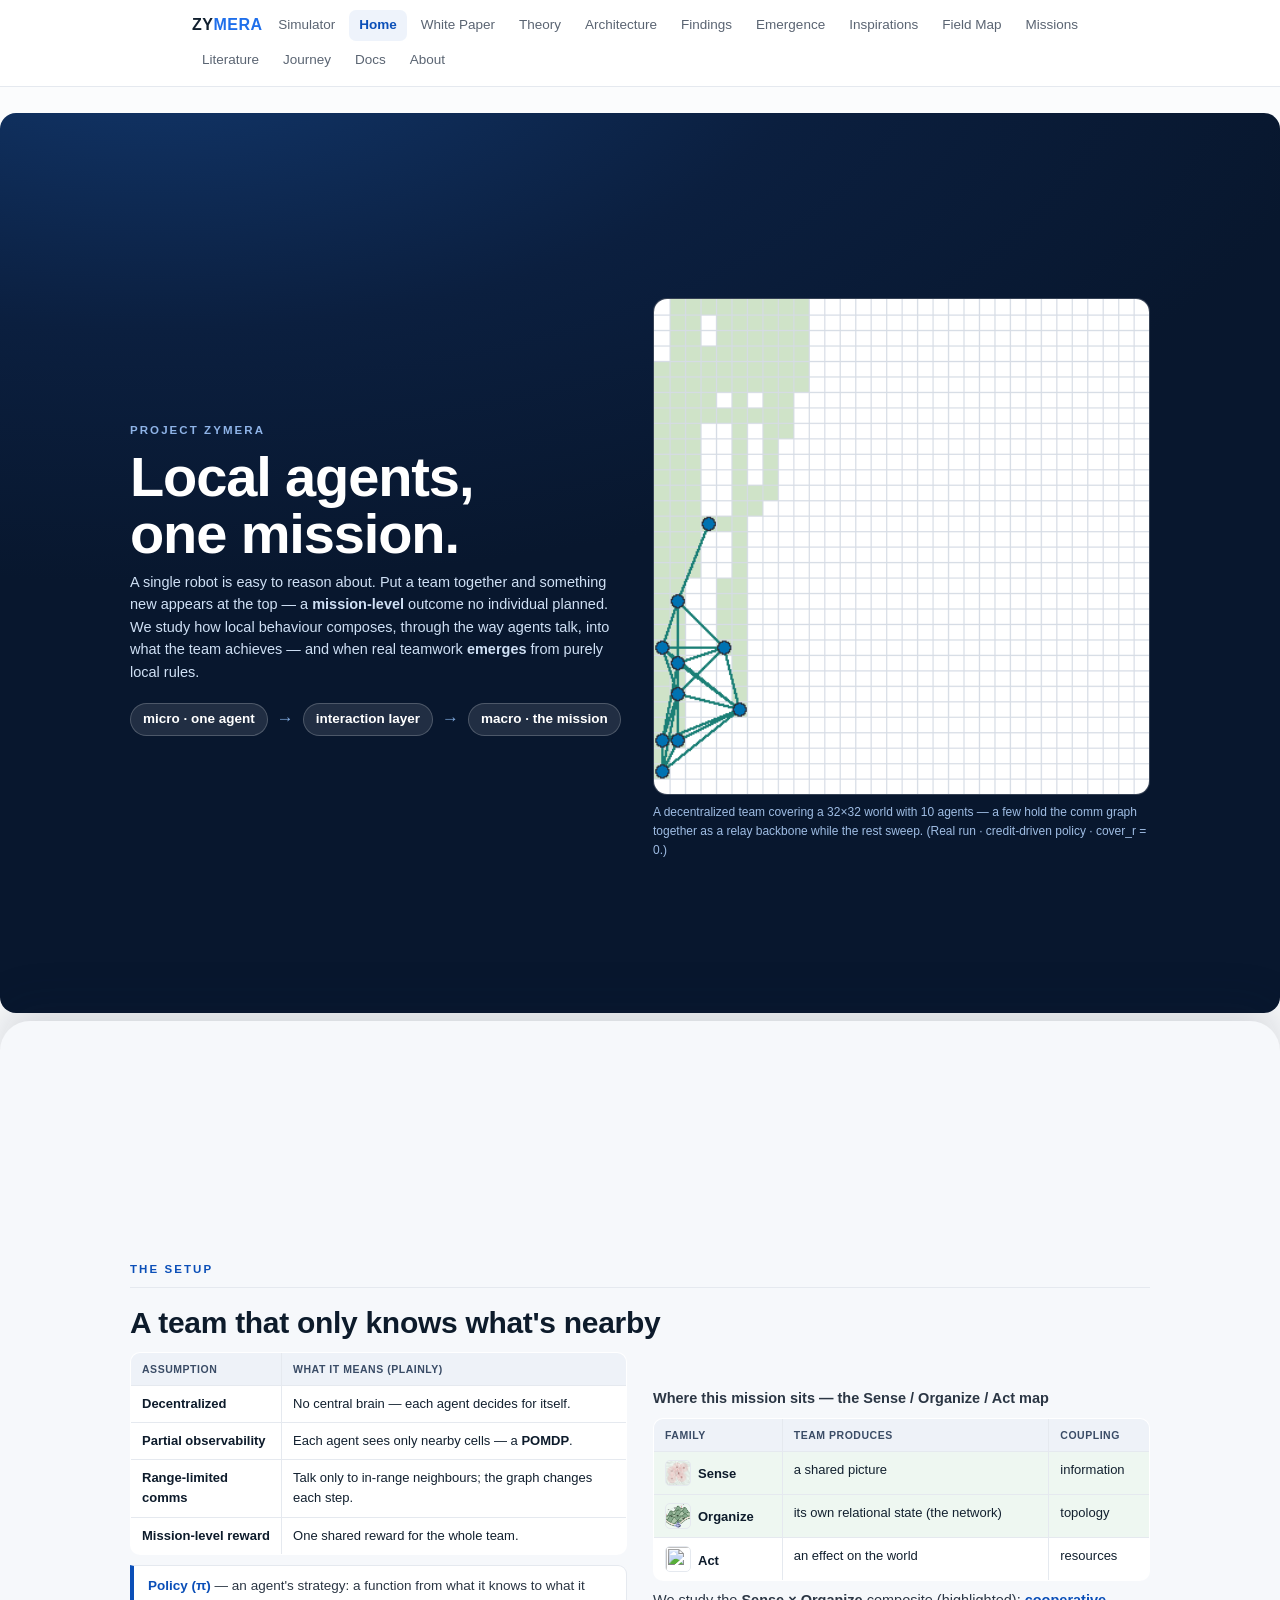
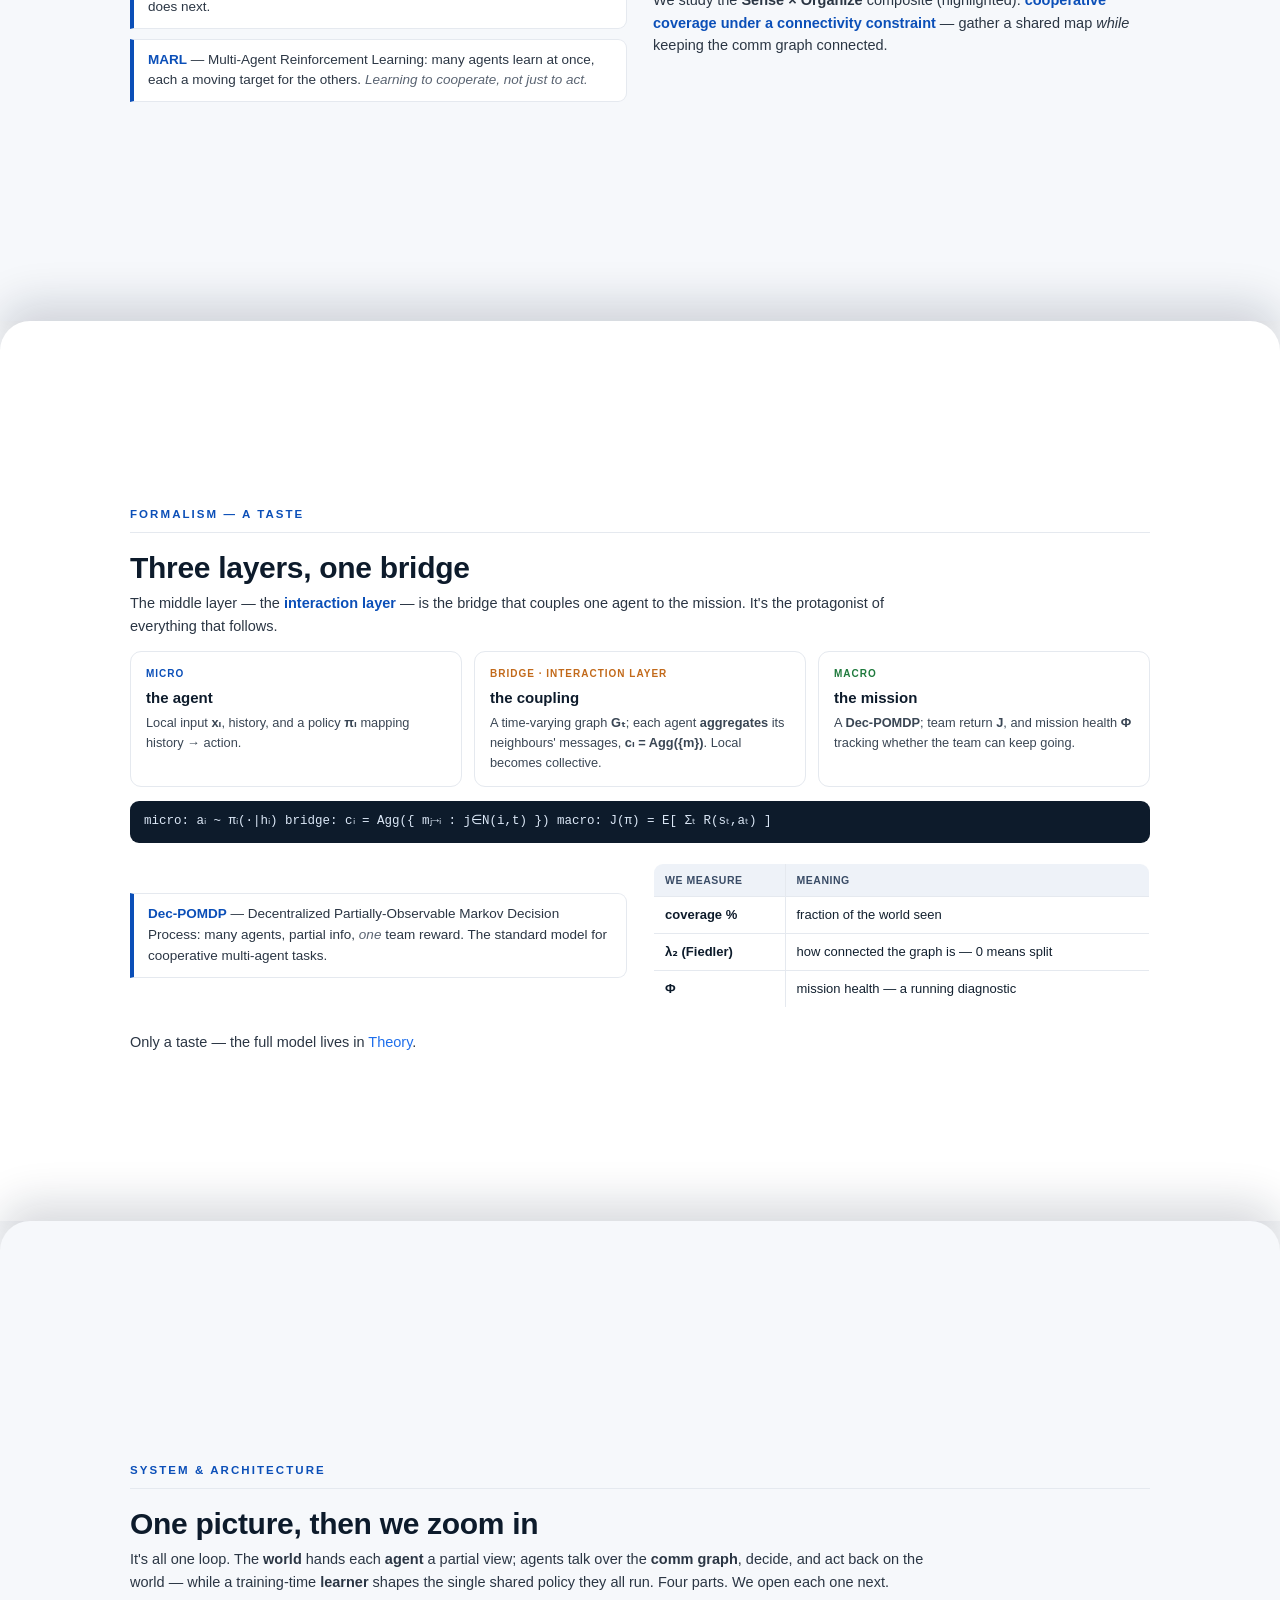
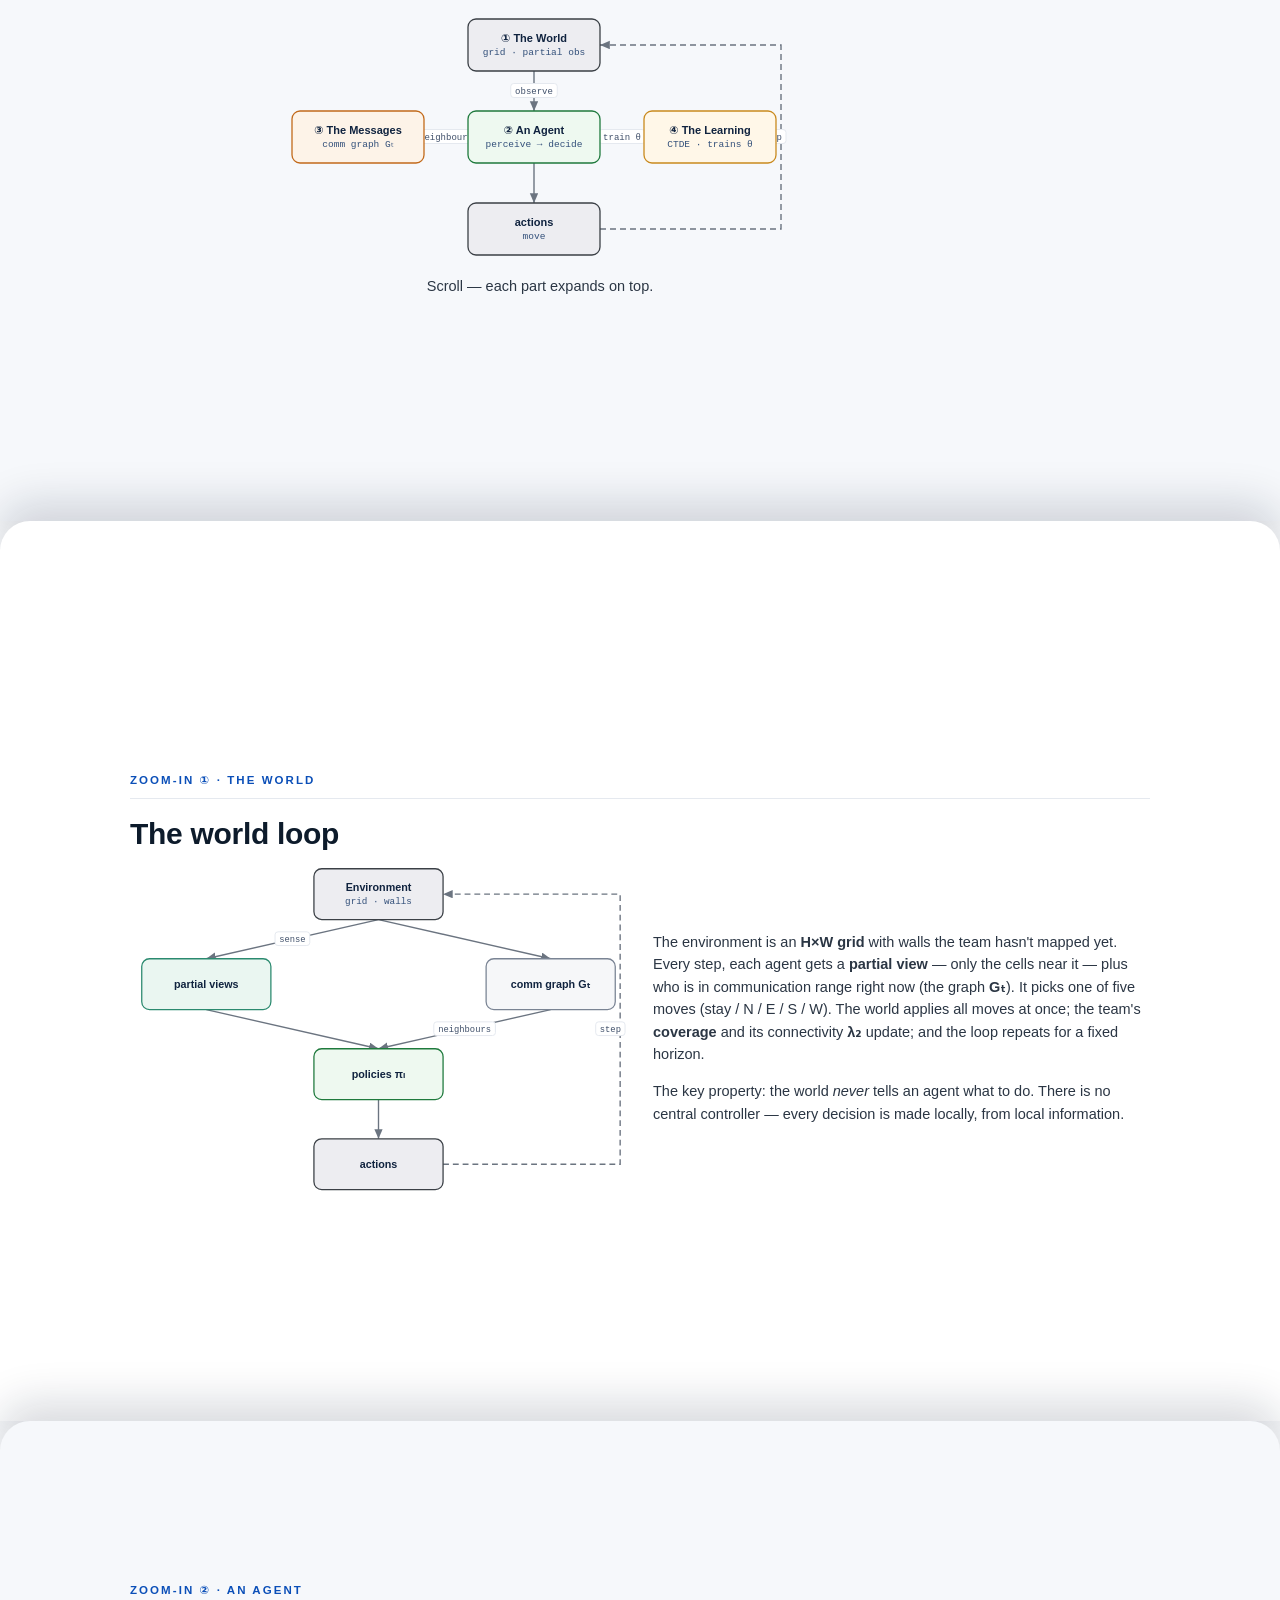
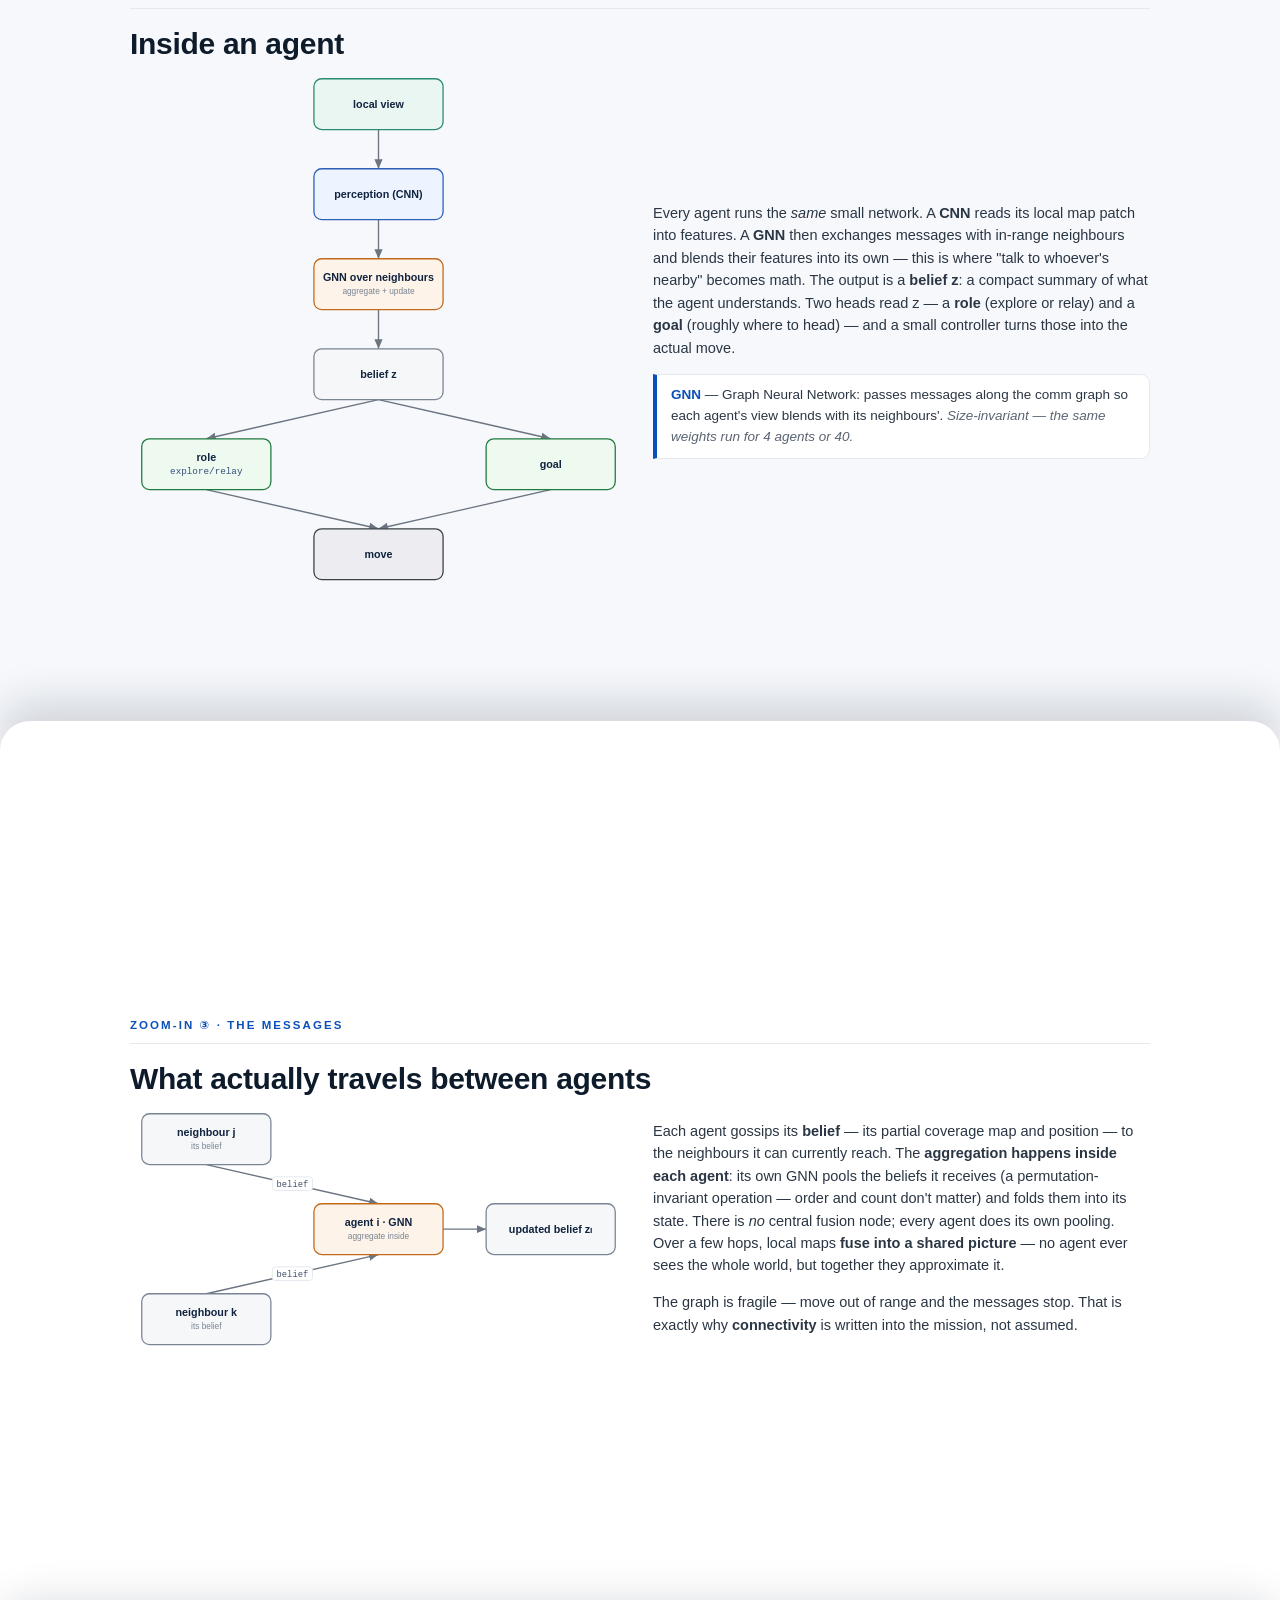
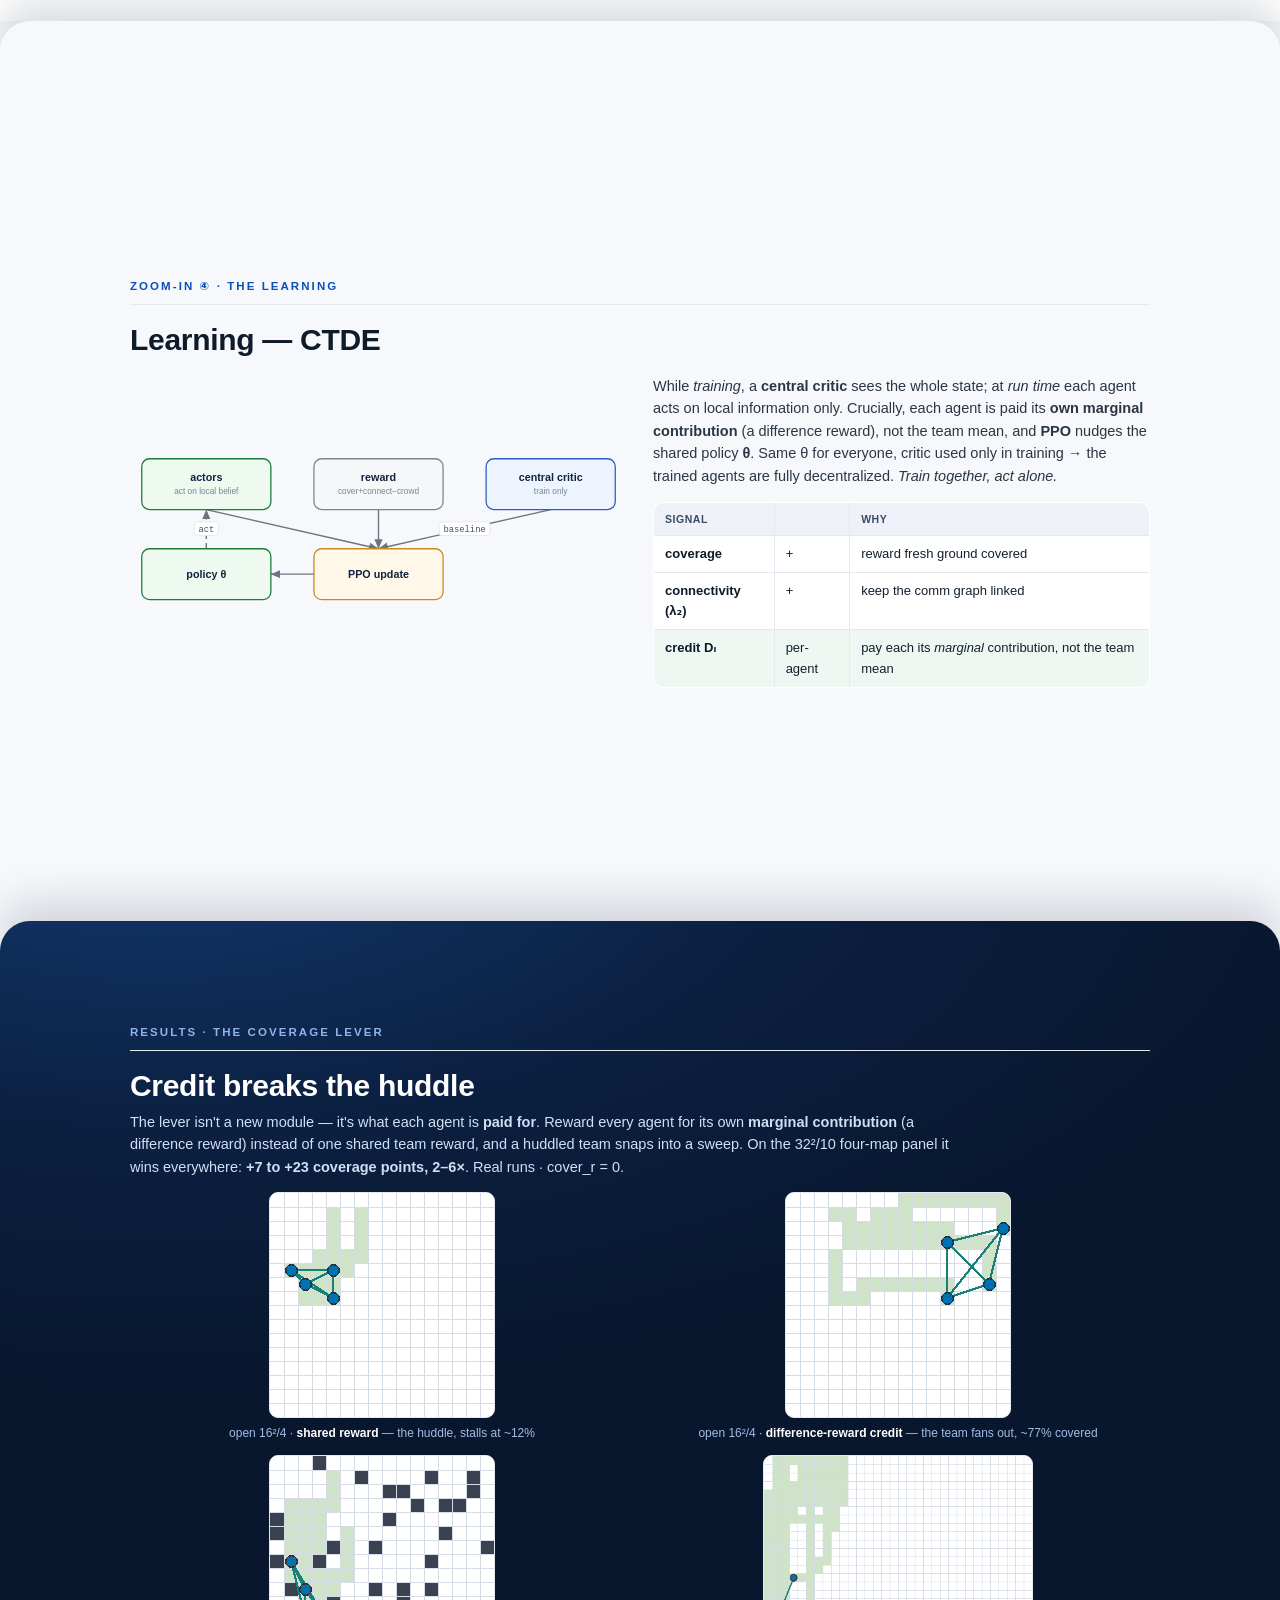
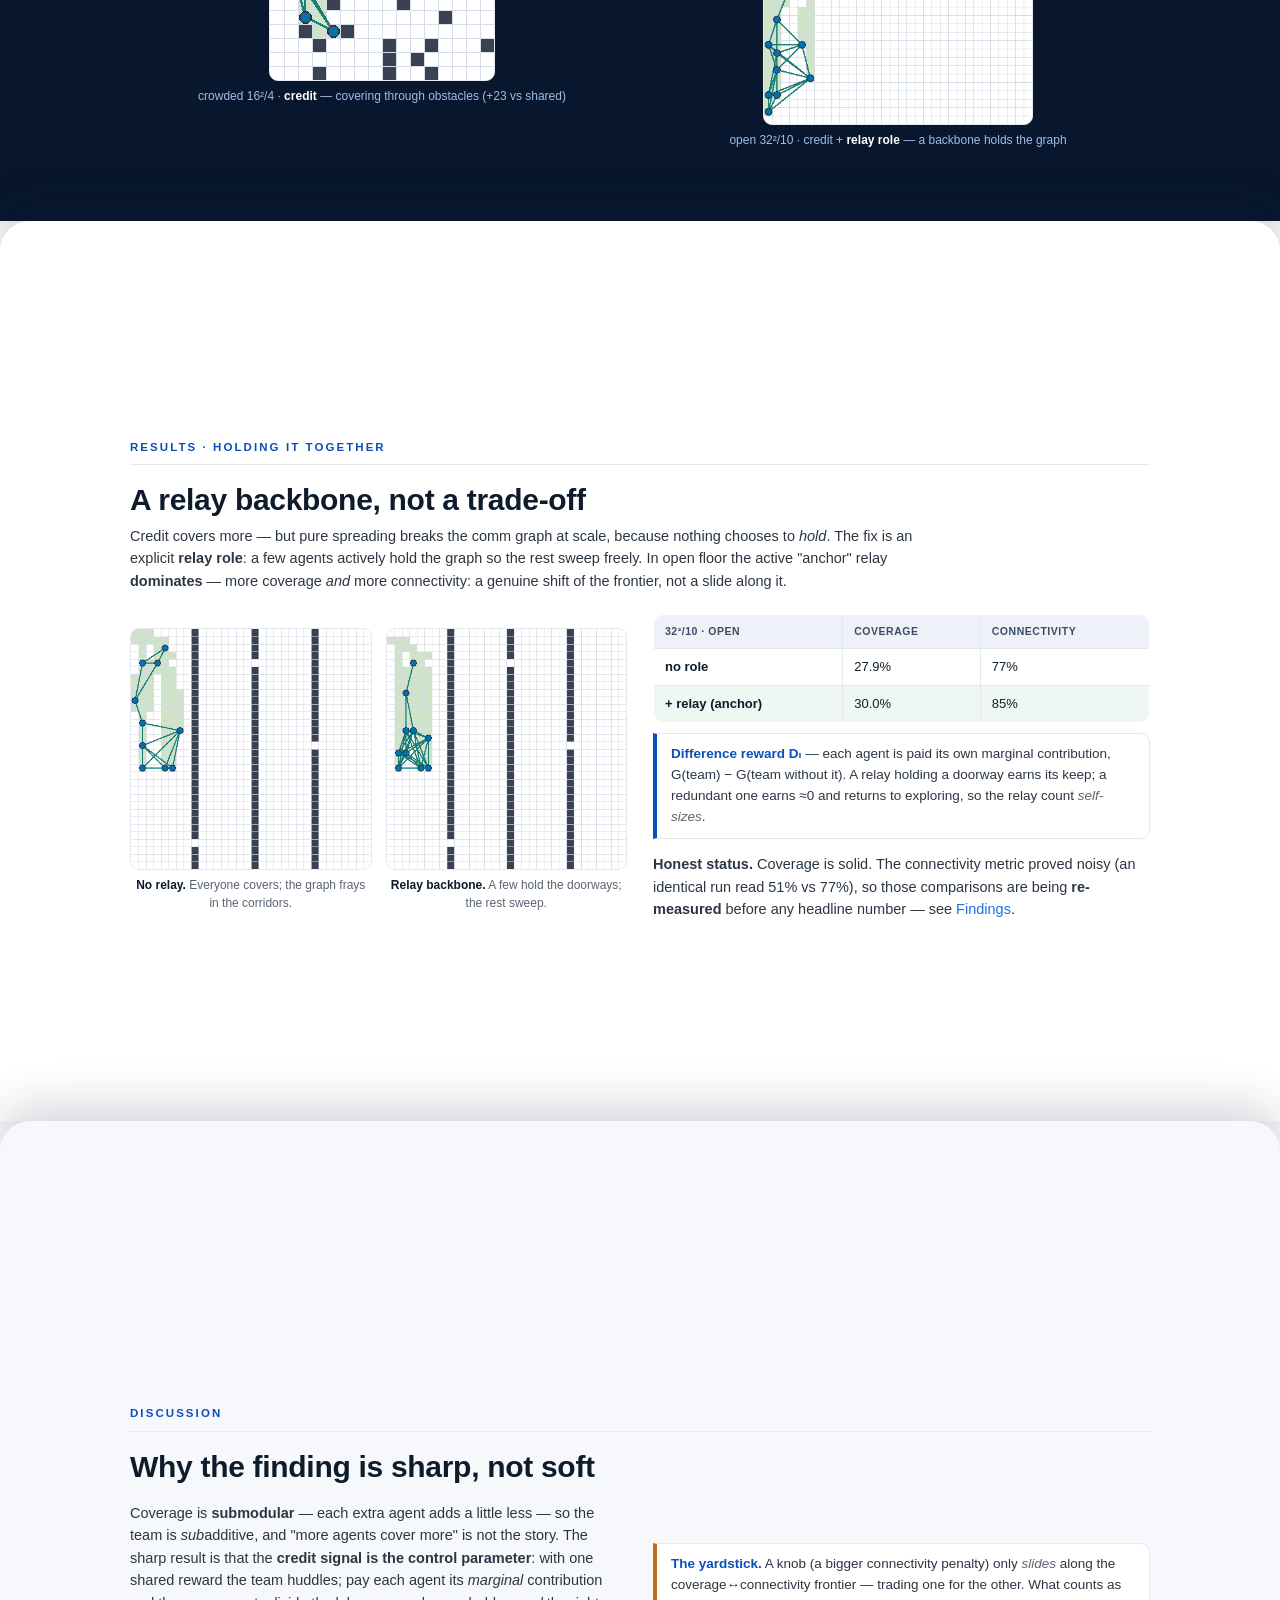
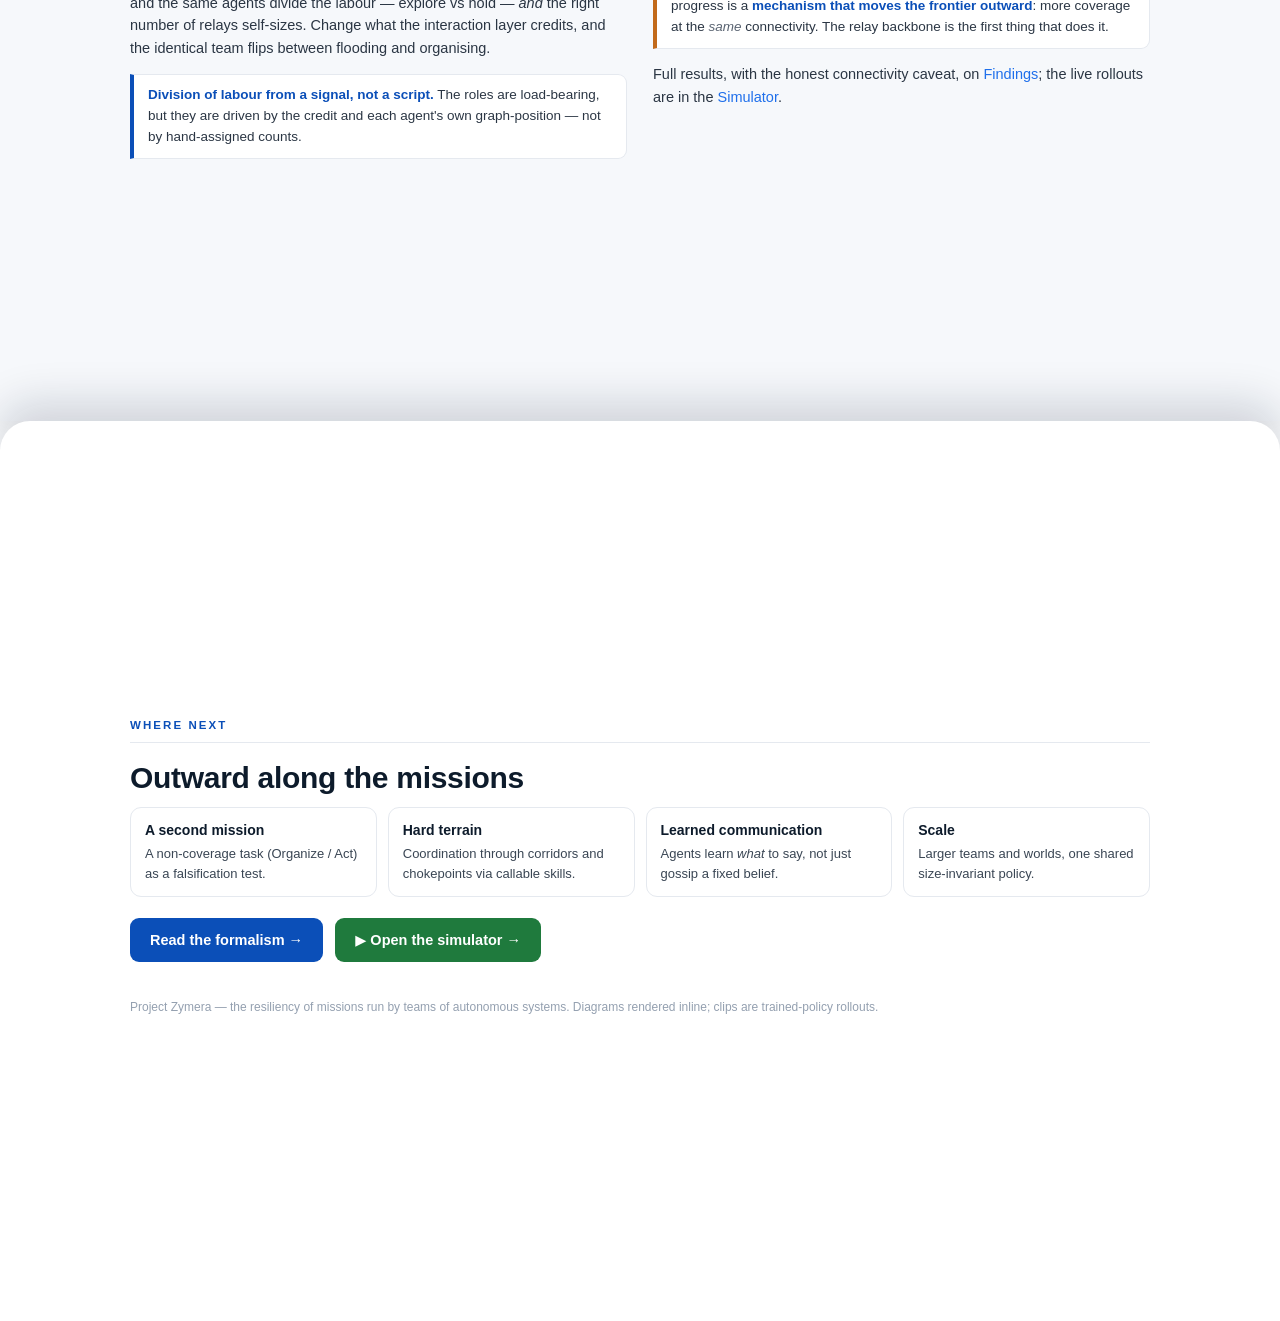
==== commit 04e2ec00: "whitepaper: real param counts + I/O sizes on actor-critic diagram (~114k/39k/153k, 5ch/3ch in) + par" ====
--- a/index.html
+++ b/index.html
@@ -89,7 +89,6 @@
   <a class="brand" href="index.html">ZY<span>MERA</span></a>
   <a class="lnk" href="report/index.html">Simulator</a>
   <a class="lnk active" href="index.html">Home</a>
-  <a class="lnk" href="paper.html">Paper</a>
   <a class="lnk" href="whitepaper.html">White Paper</a>
   <a class="lnk" href="theory.html">Theory</a>
   <a class="lnk" href="architecture.html">Architecture</a>
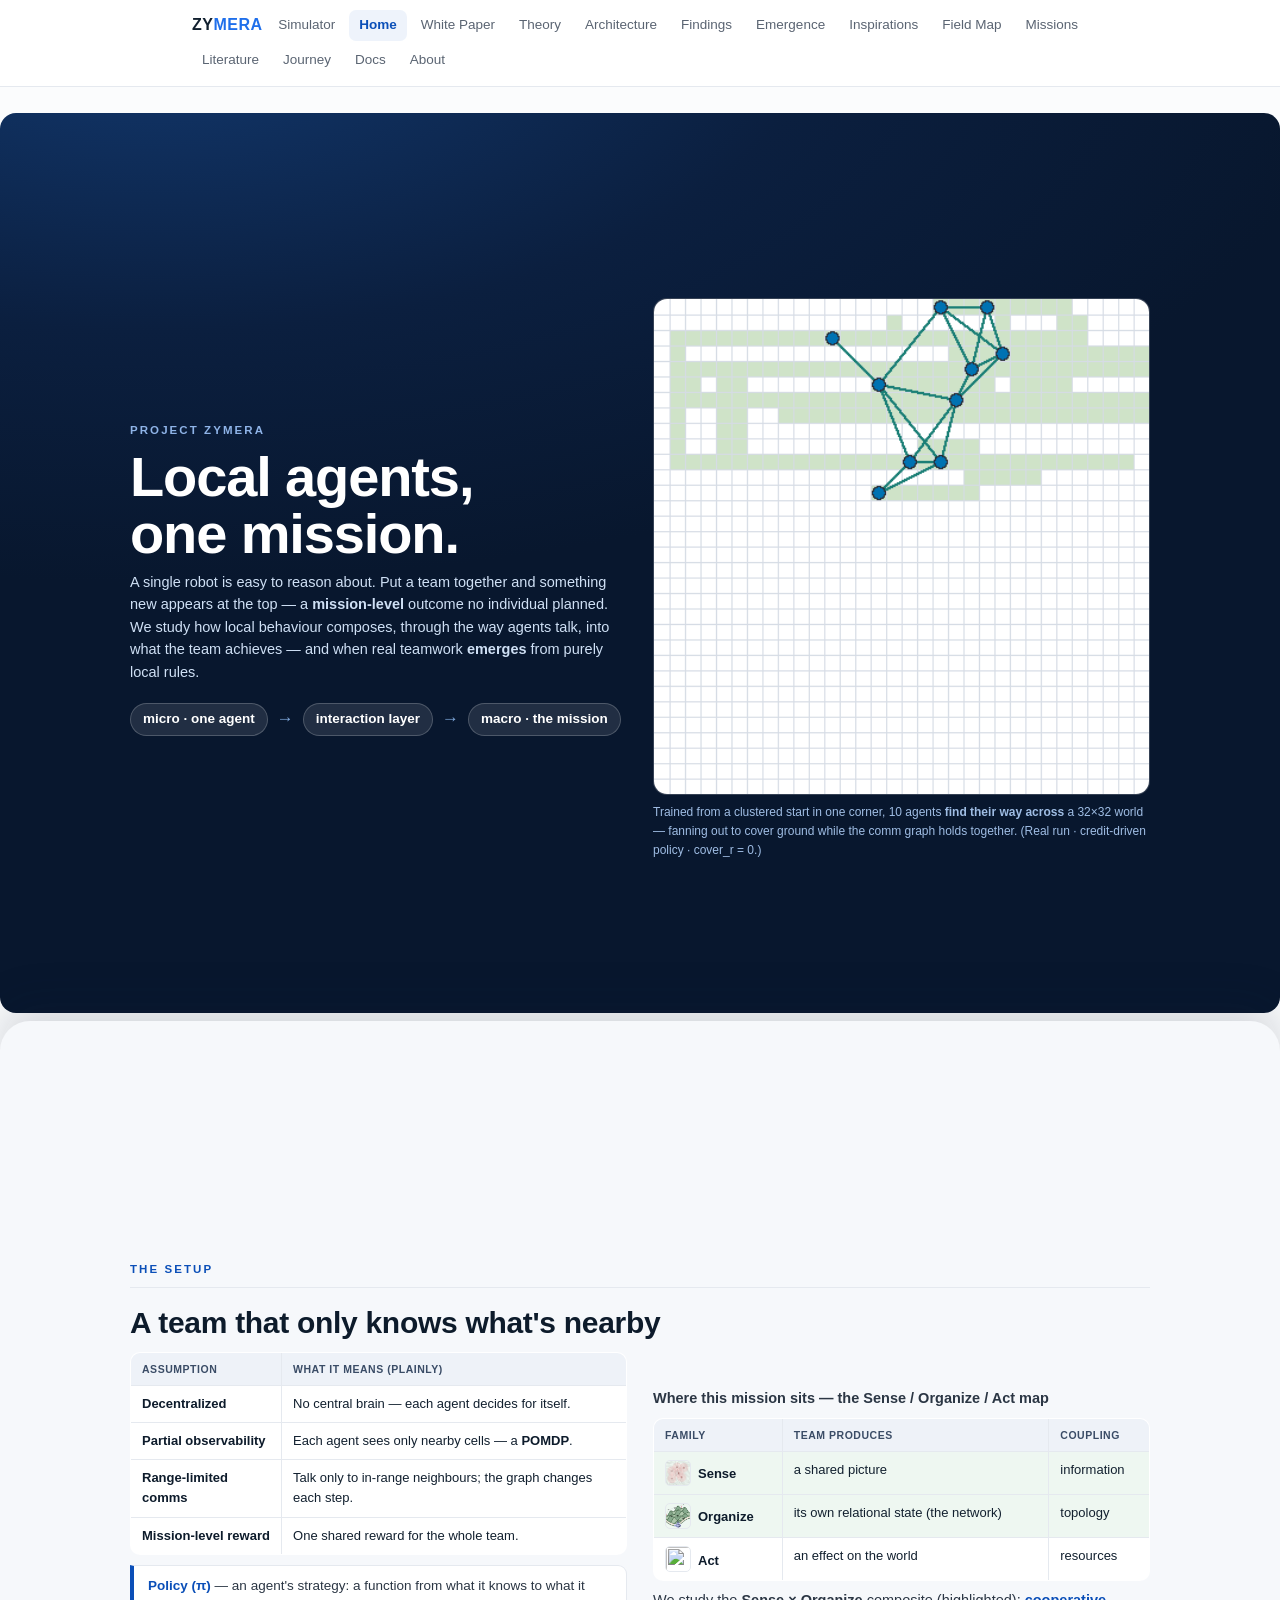
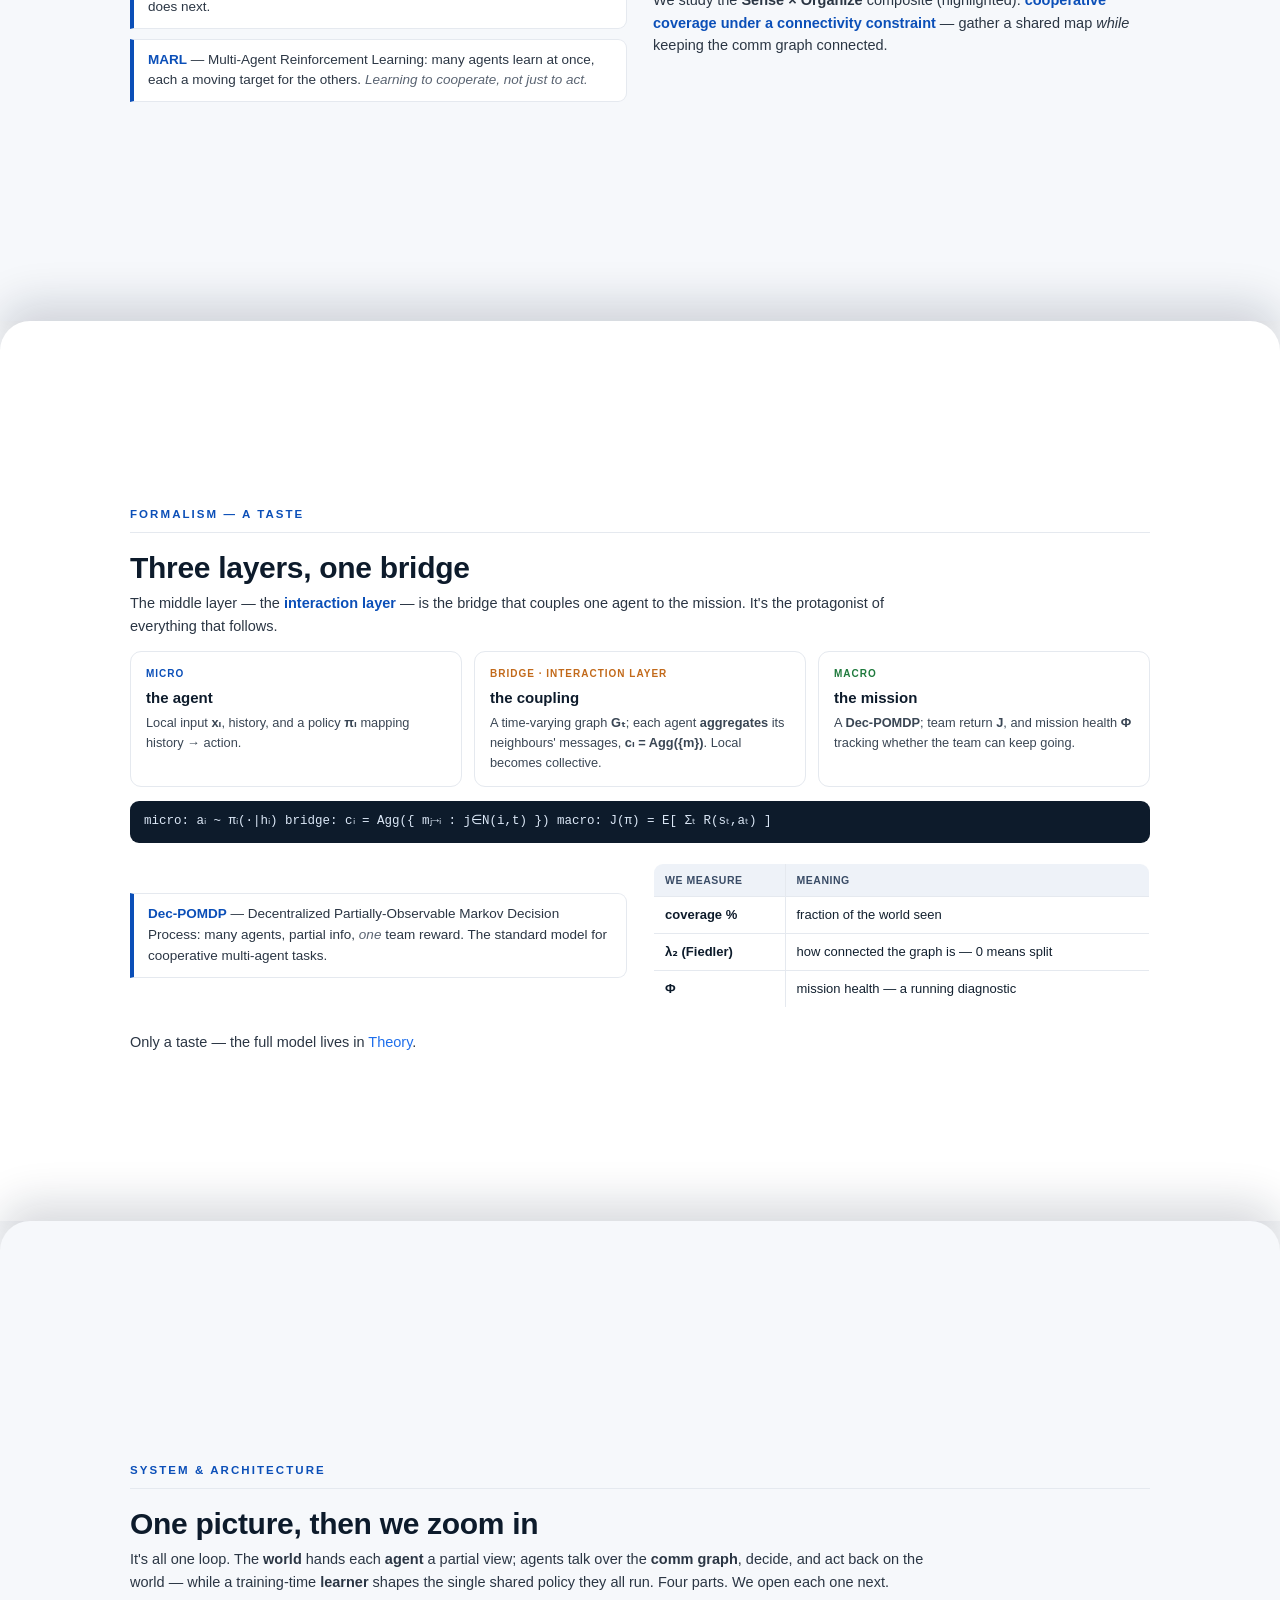
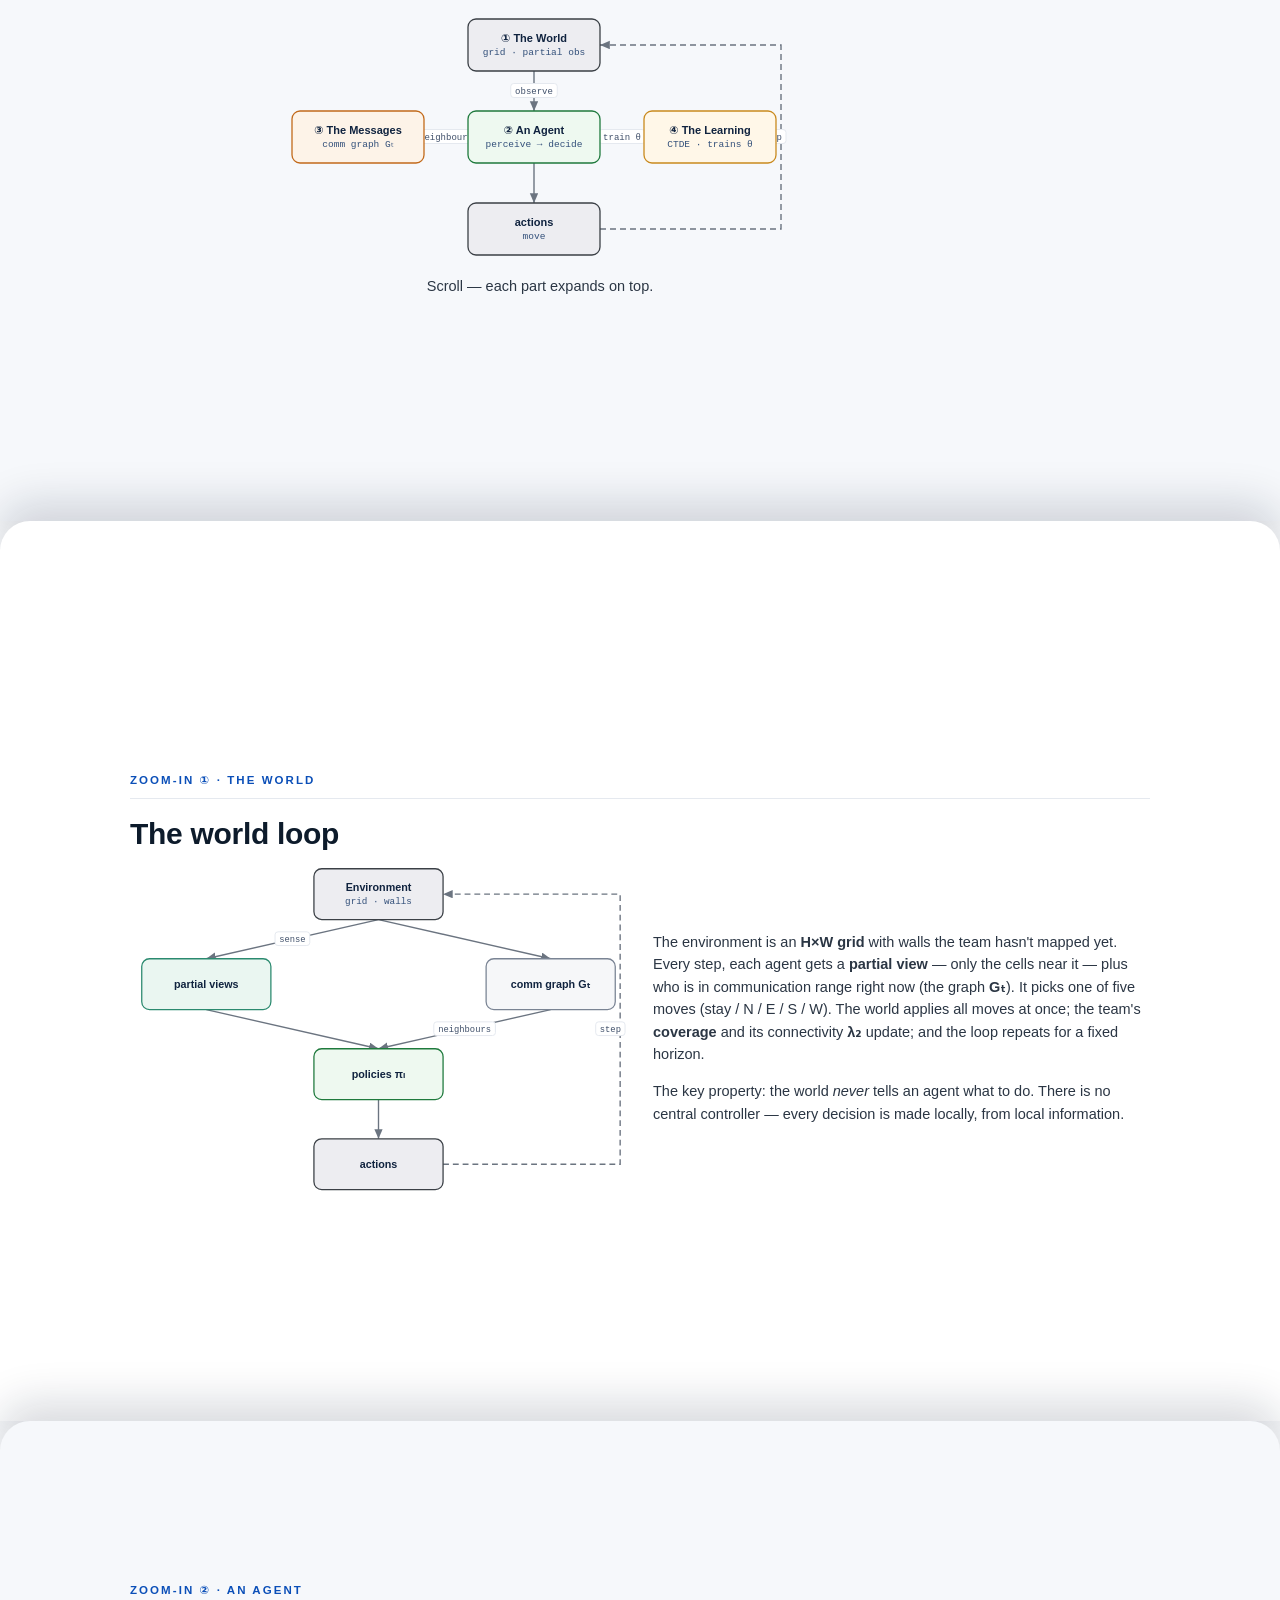
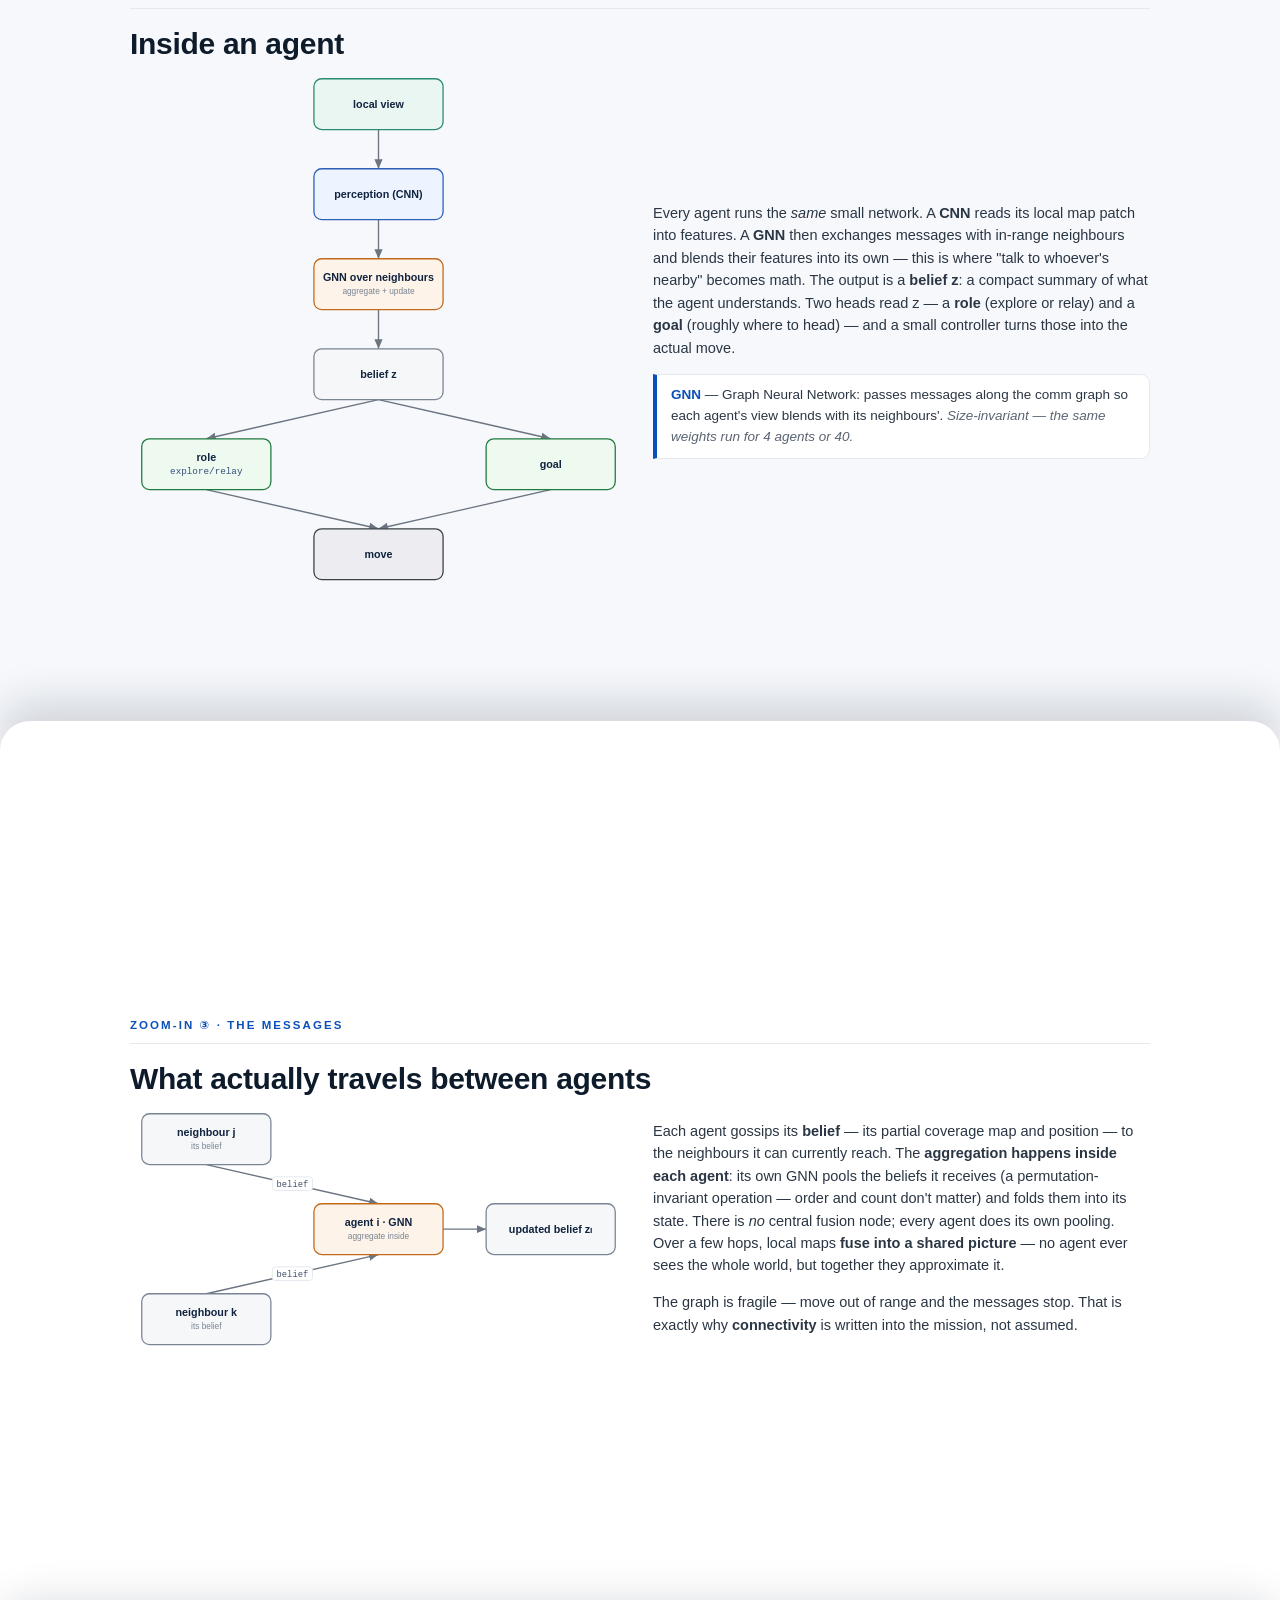
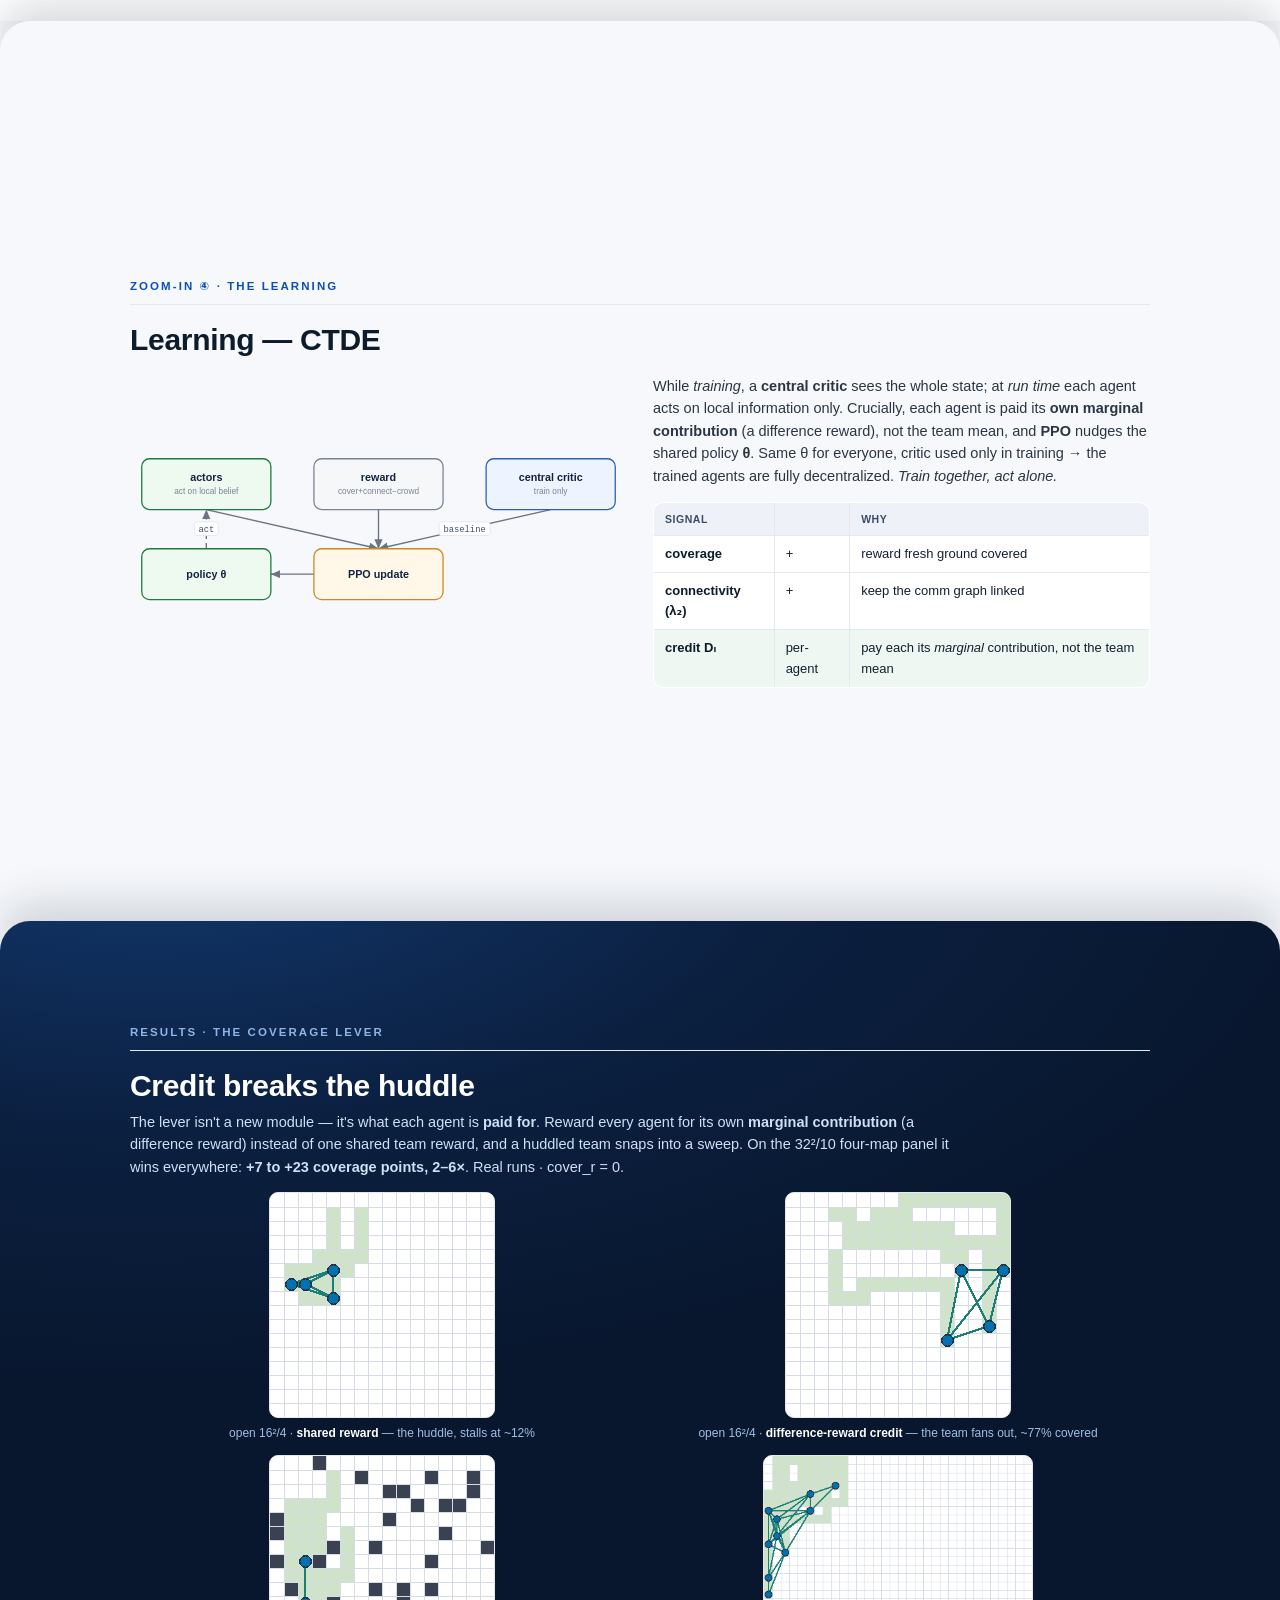
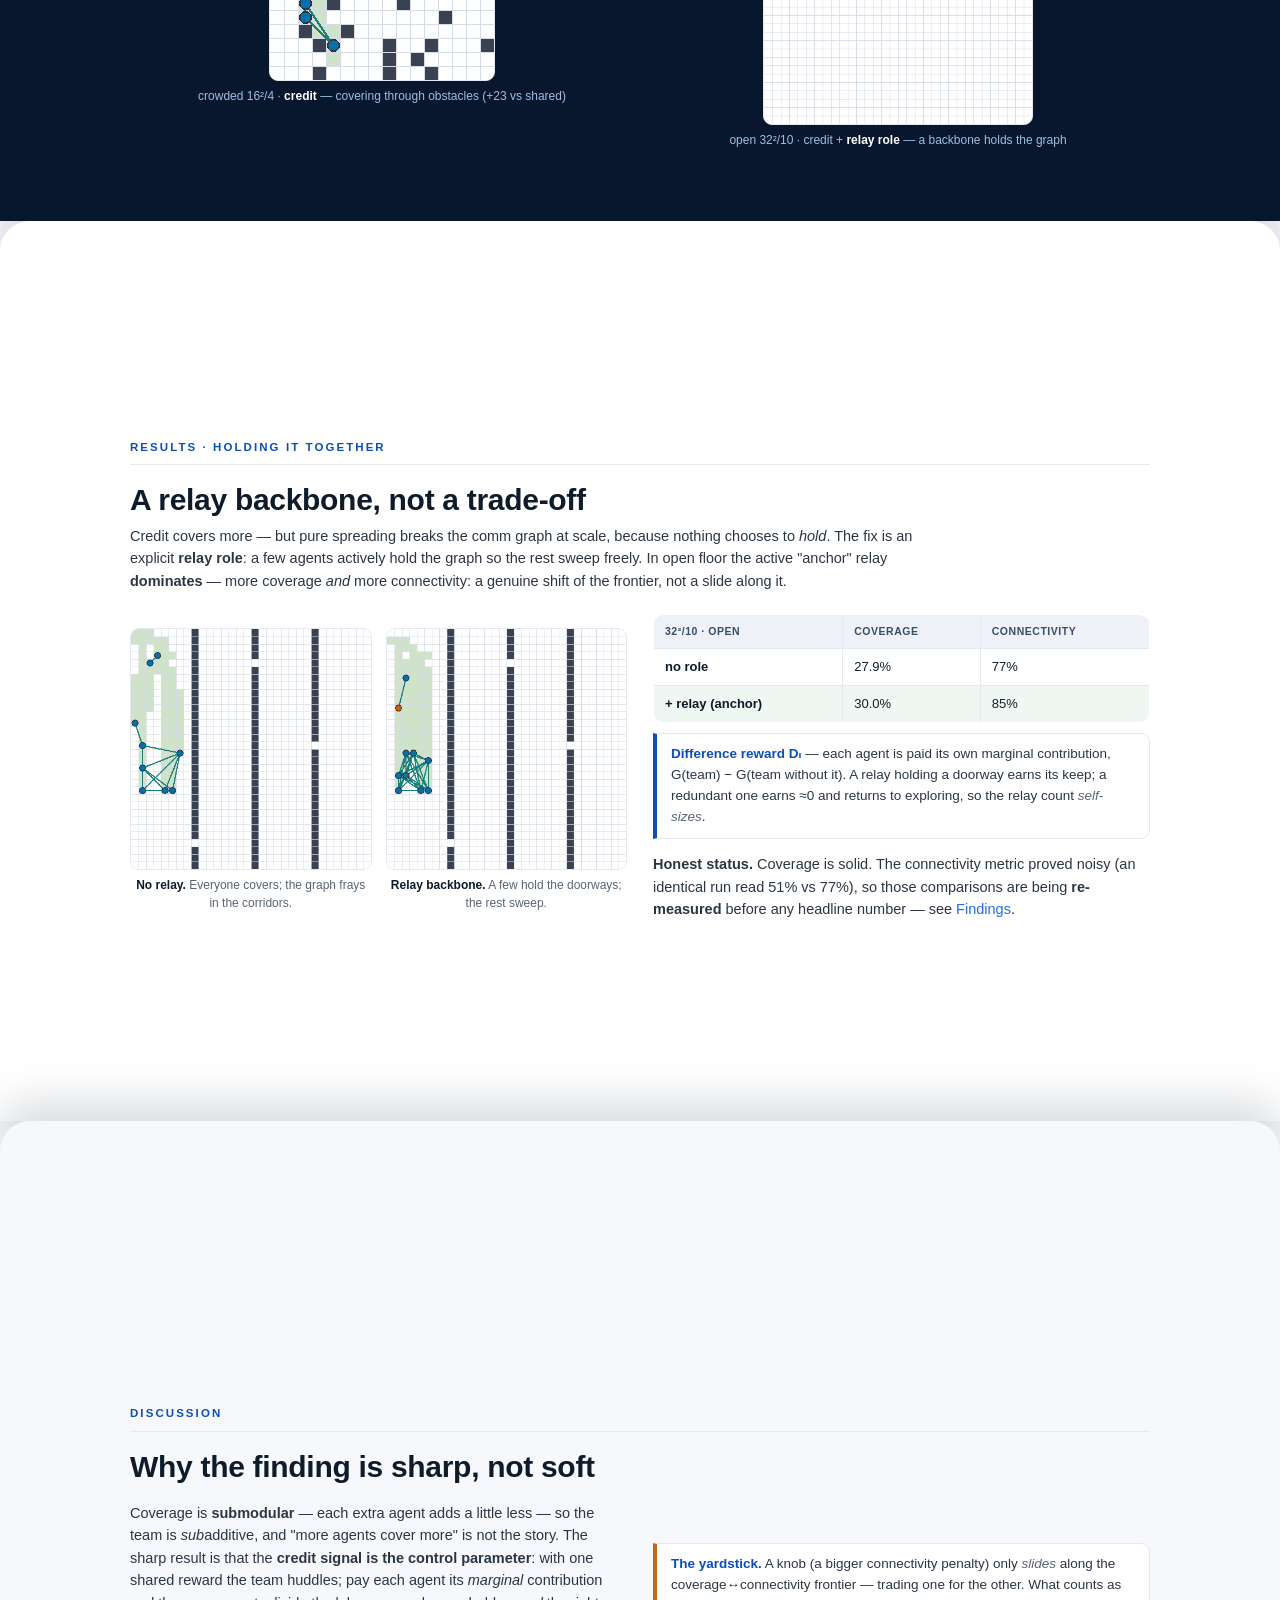
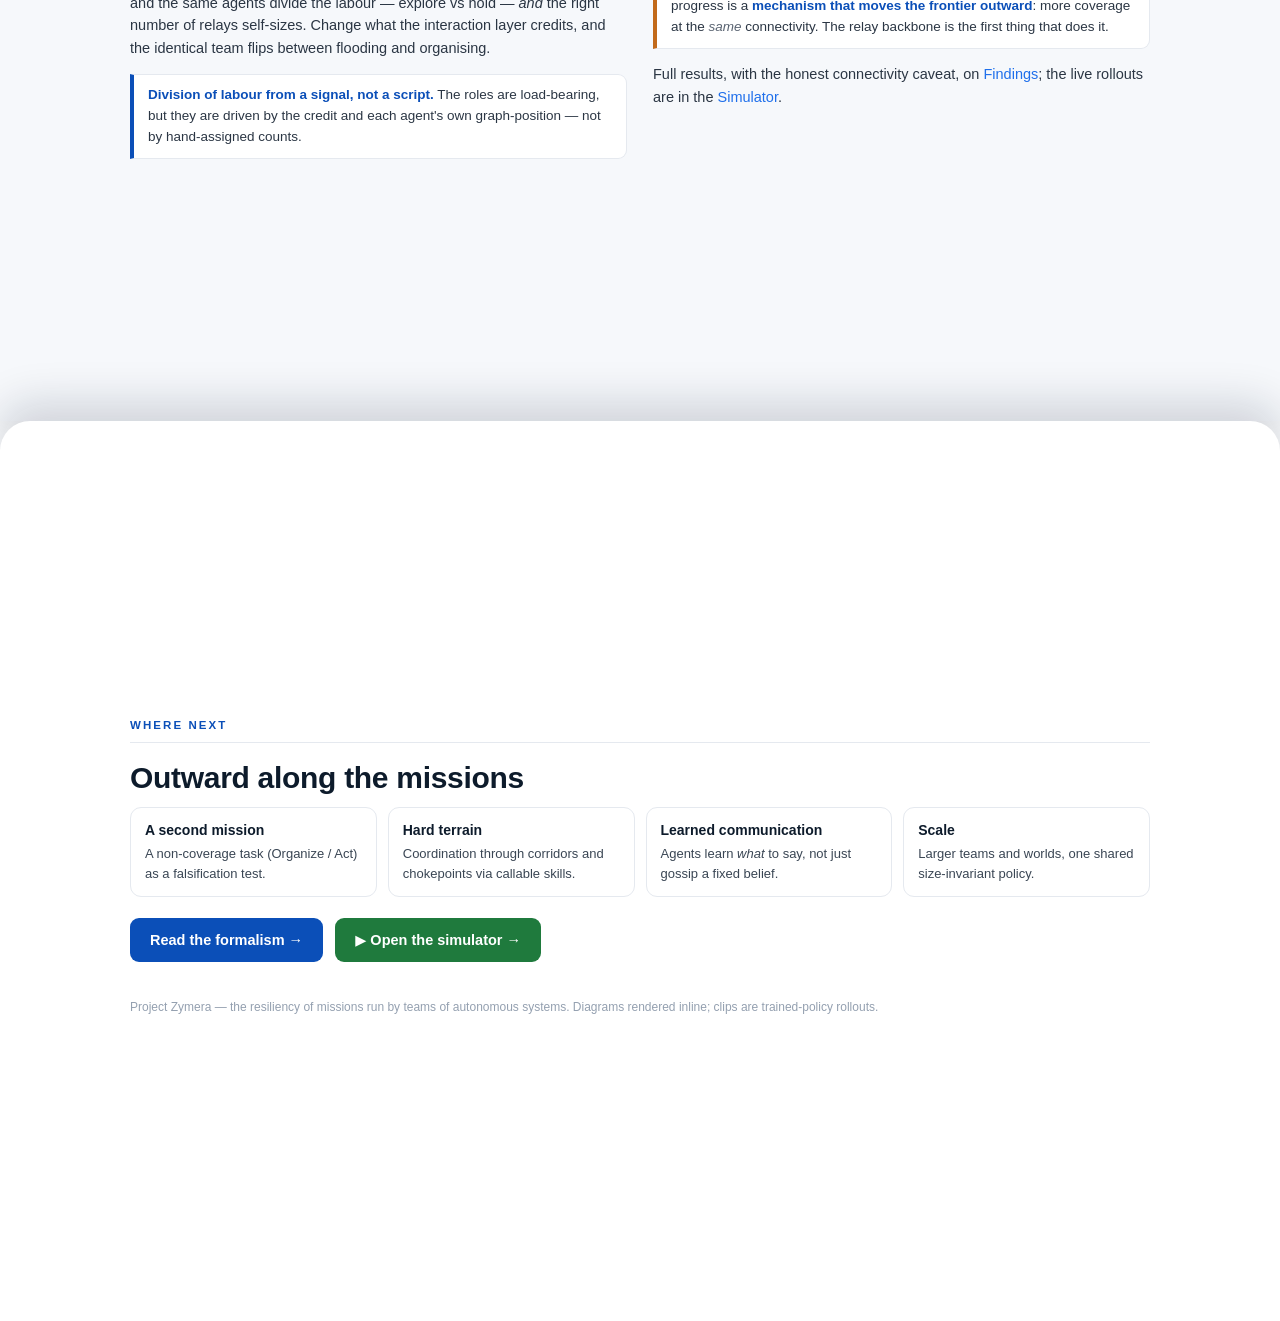
==== commit fbc90c6e: "whitepaper: individuation caveat on shared-weights claim (dico=identity residual/same weights; fork=" ====
--- a/index.html
+++ b/index.html
@@ -117,8 +117,8 @@
     <div class="micro"><b>micro · one agent</b><span>→</span><b>interaction layer</b><span>→</span><b>macro · the mission</b></div>
    </div>
    <div>
-    <img class="flag" loading="lazy" src="assets/gifs/v3_hero.gif" alt="decentralized swarm covering a 32x32 world with a relay backbone">
-    <div class="cap">A decentralized team covering a 32×32 world with 10 agents — a few hold the comm graph together as a relay backbone while the rest sweep. (Real run · credit-driven policy · cover_r = 0.)</div>
+    <img class="flag" loading="lazy" src="assets/gifs/v3_best_open_32.gif" alt="10 agents spawn clustered in one corner of a 32x32 world and disperse to find their way across it">
+    <div class="cap">Trained from a clustered start in one corner, 10 agents <b>find their way across</b> a 32×32 world — fanning out to cover ground while the comm graph holds together. (Real run · credit-driven policy · cover_r = 0.)</div>
    </div>
   </div>
  </section>
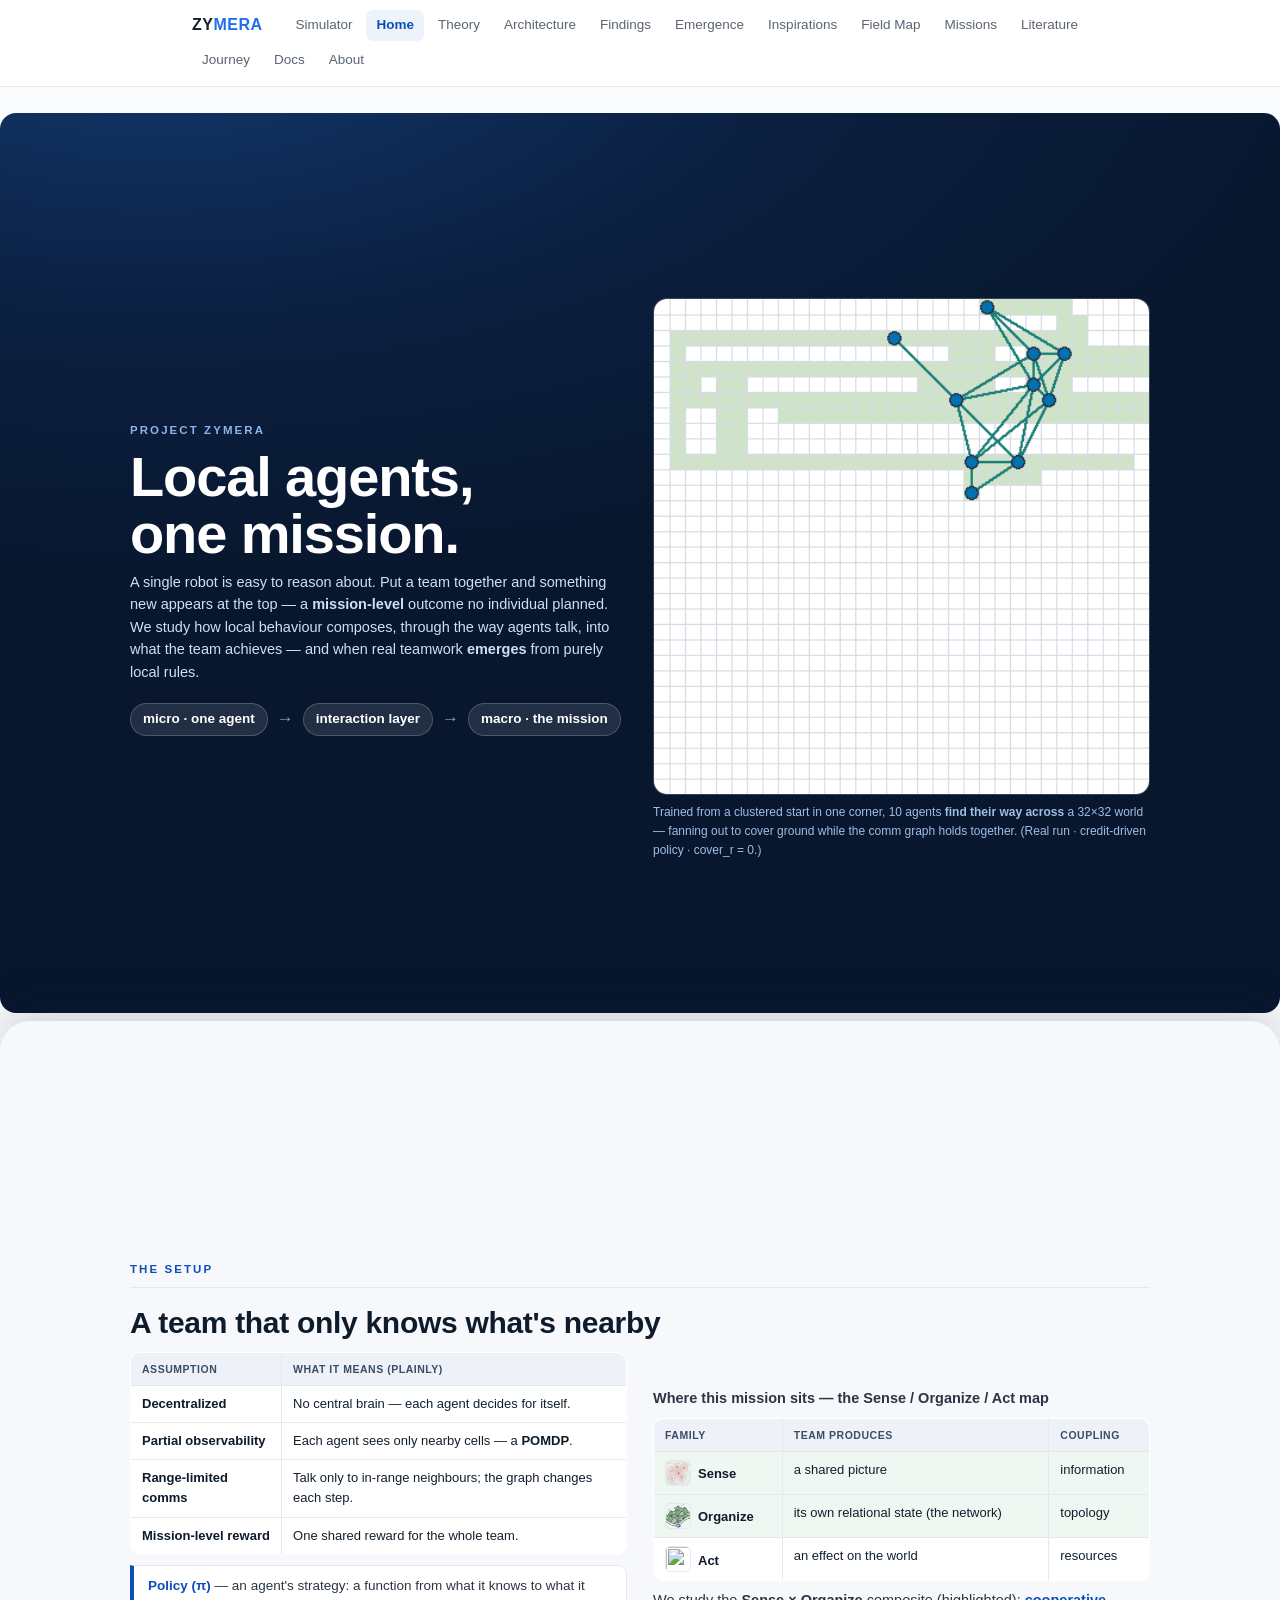
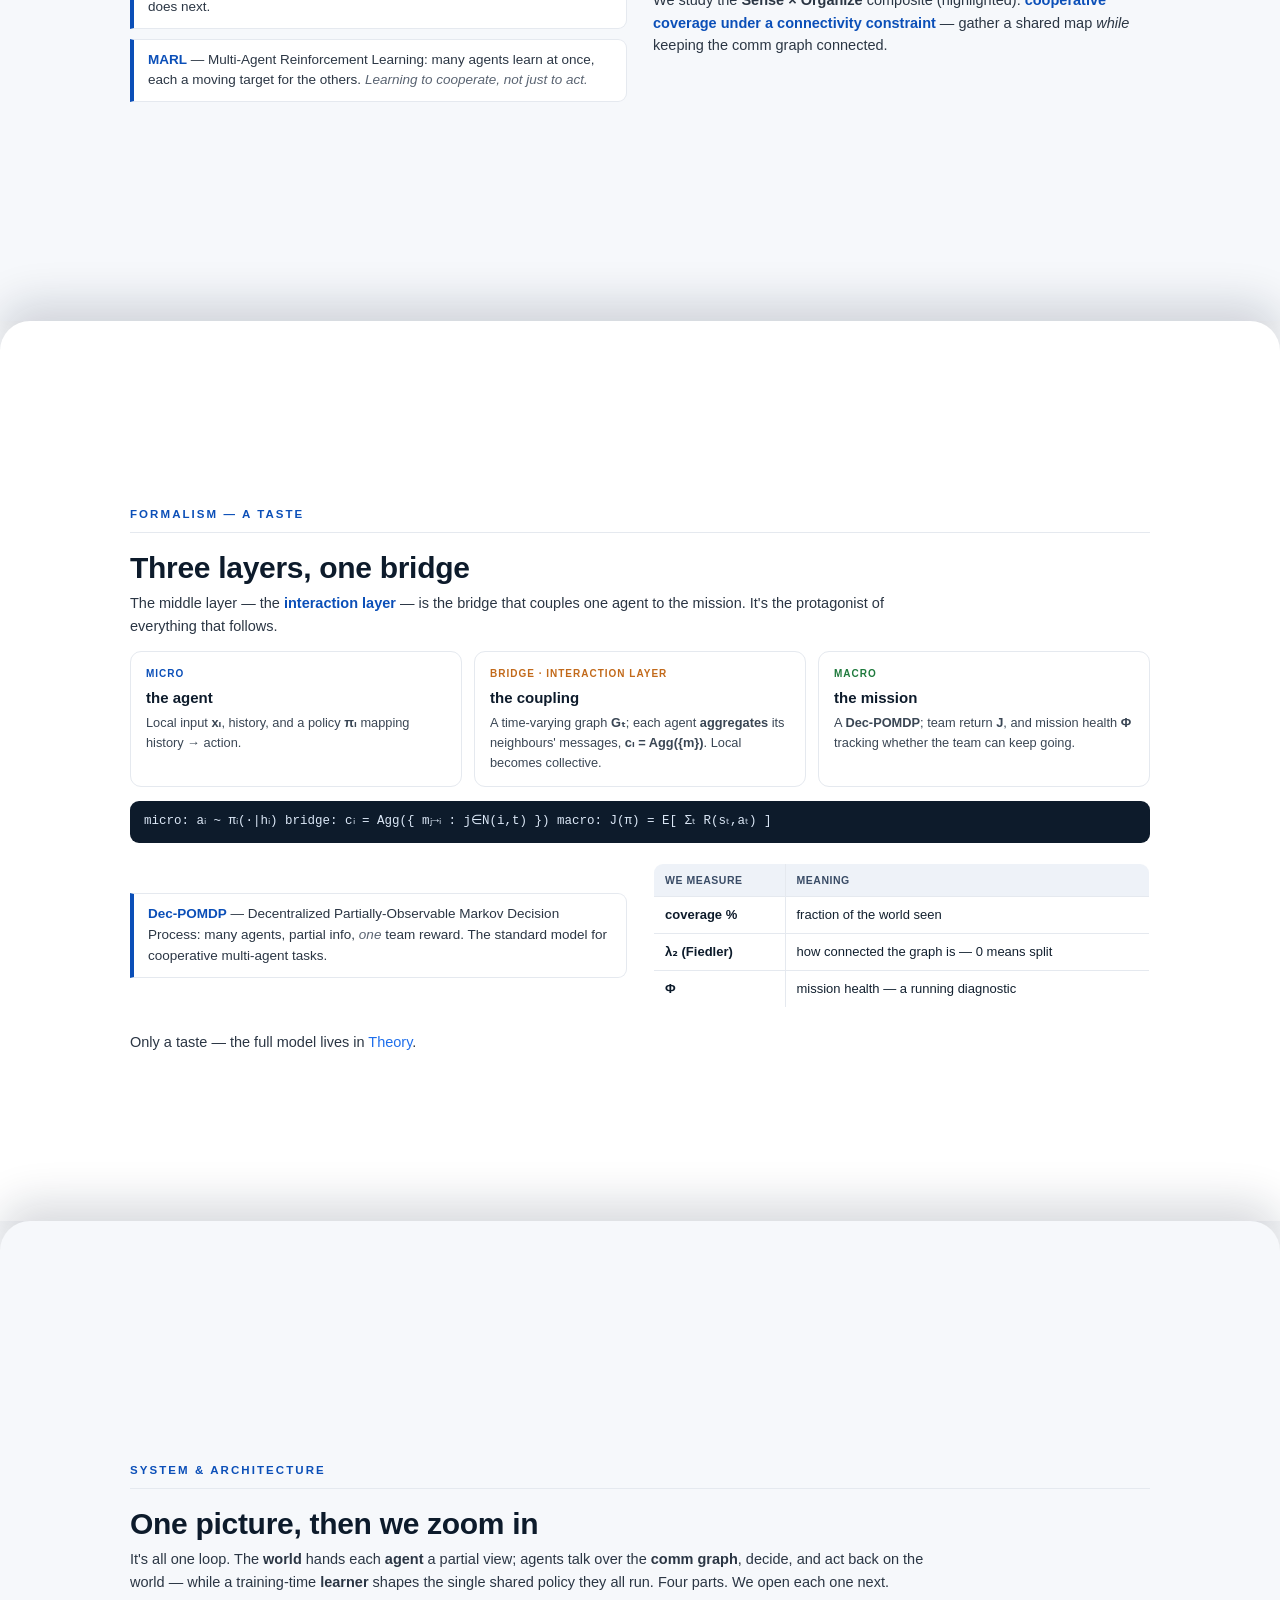
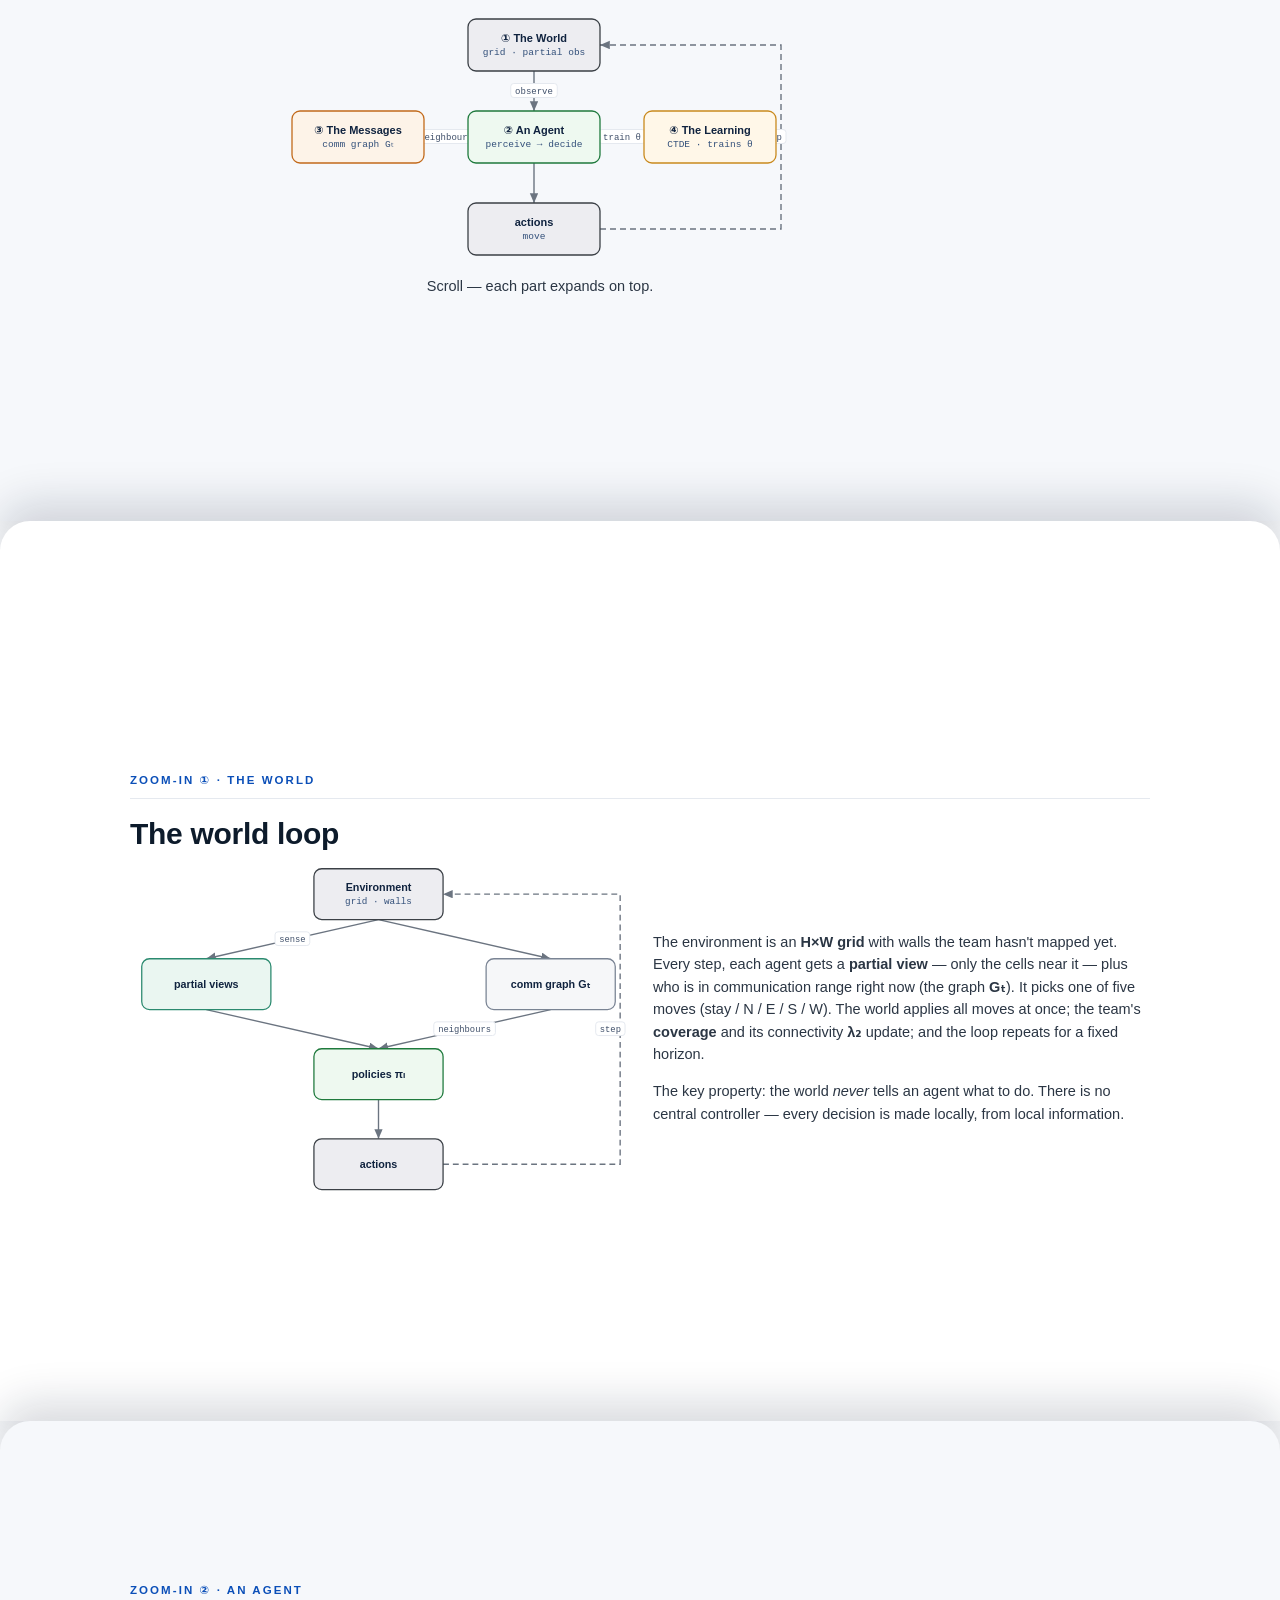
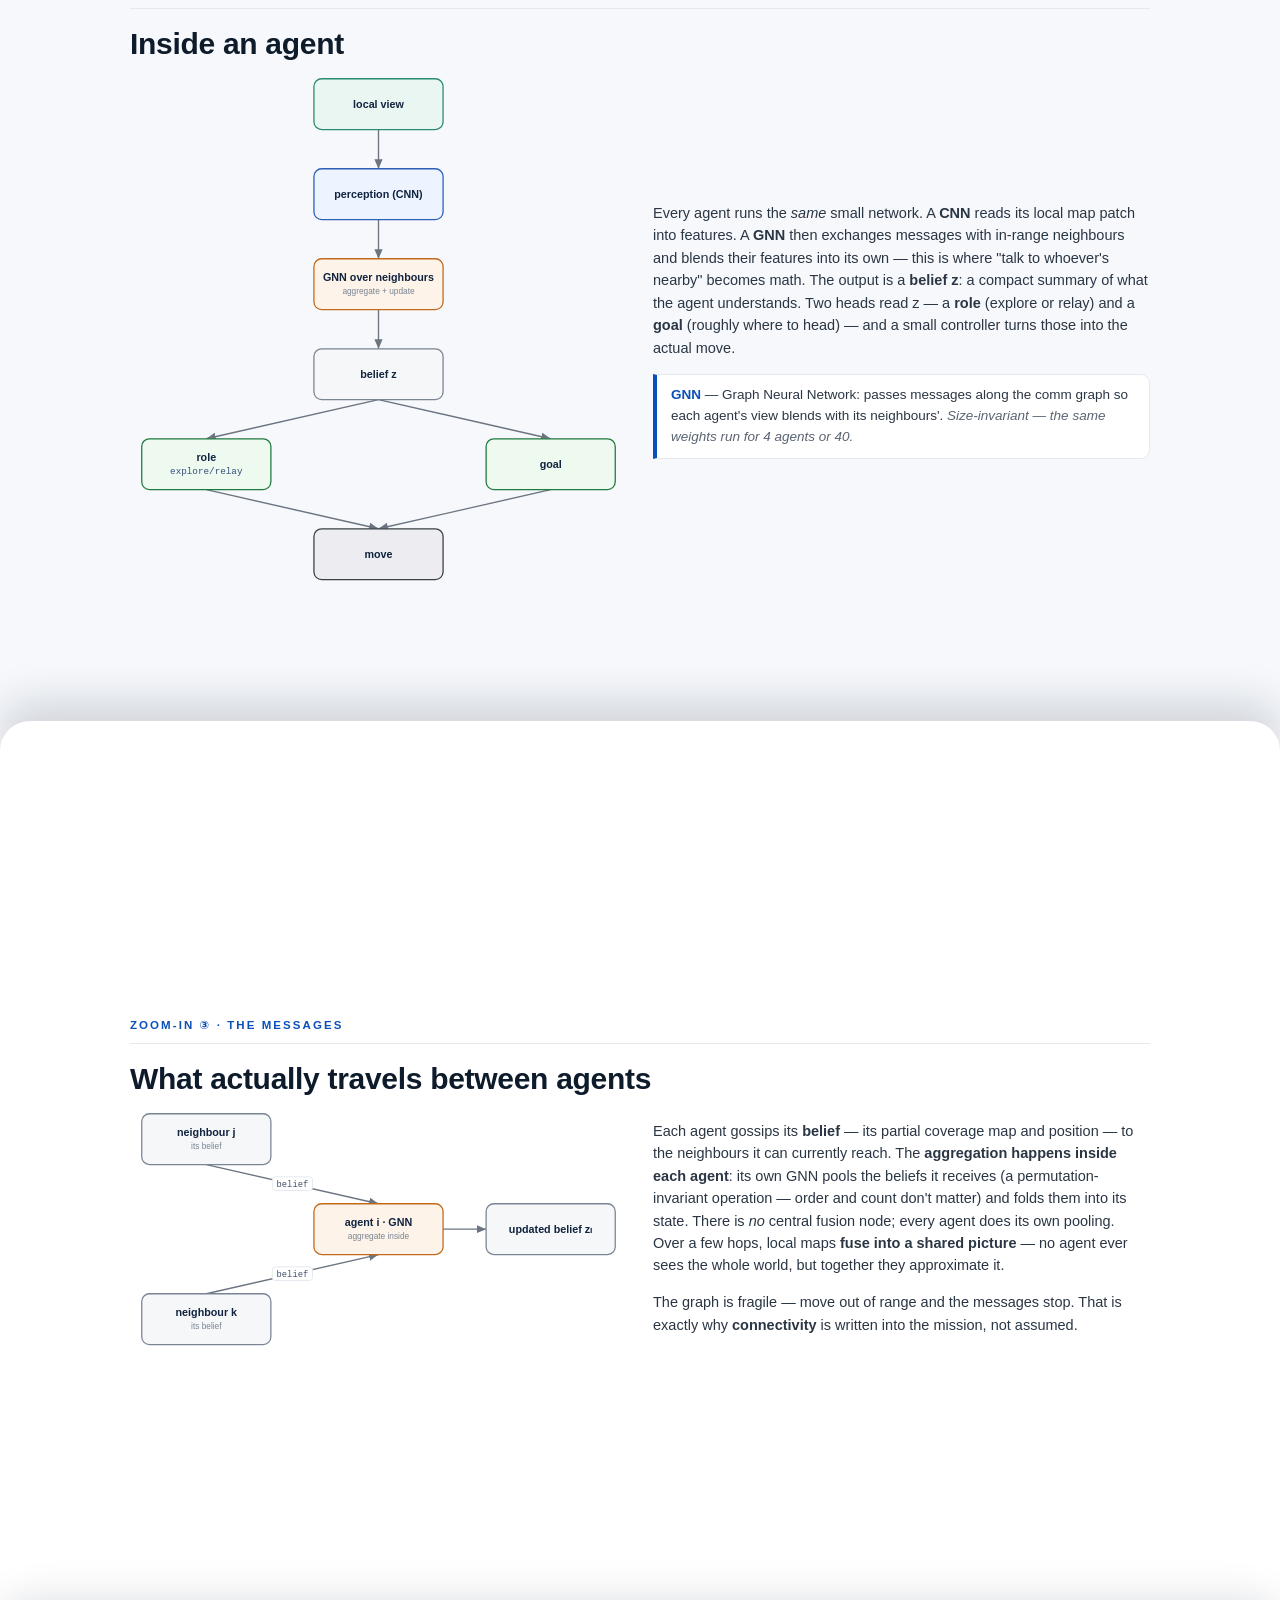
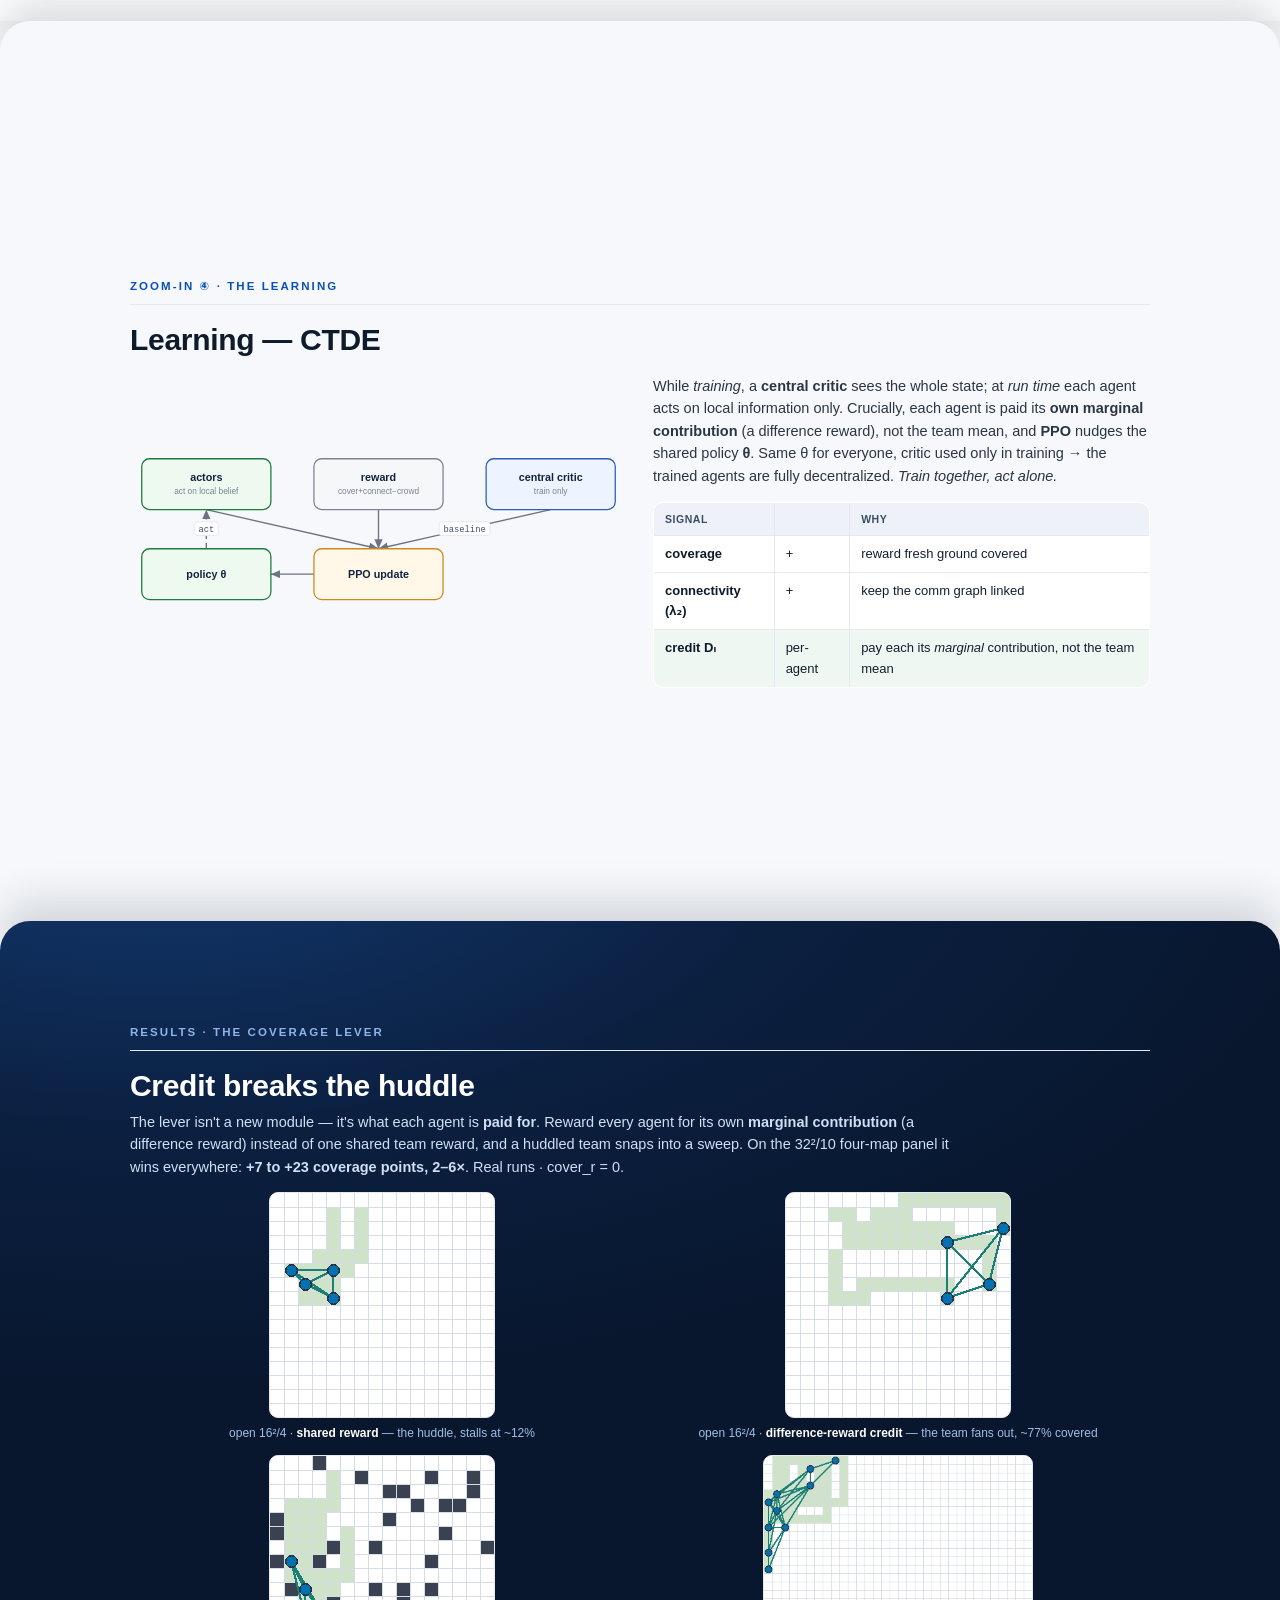
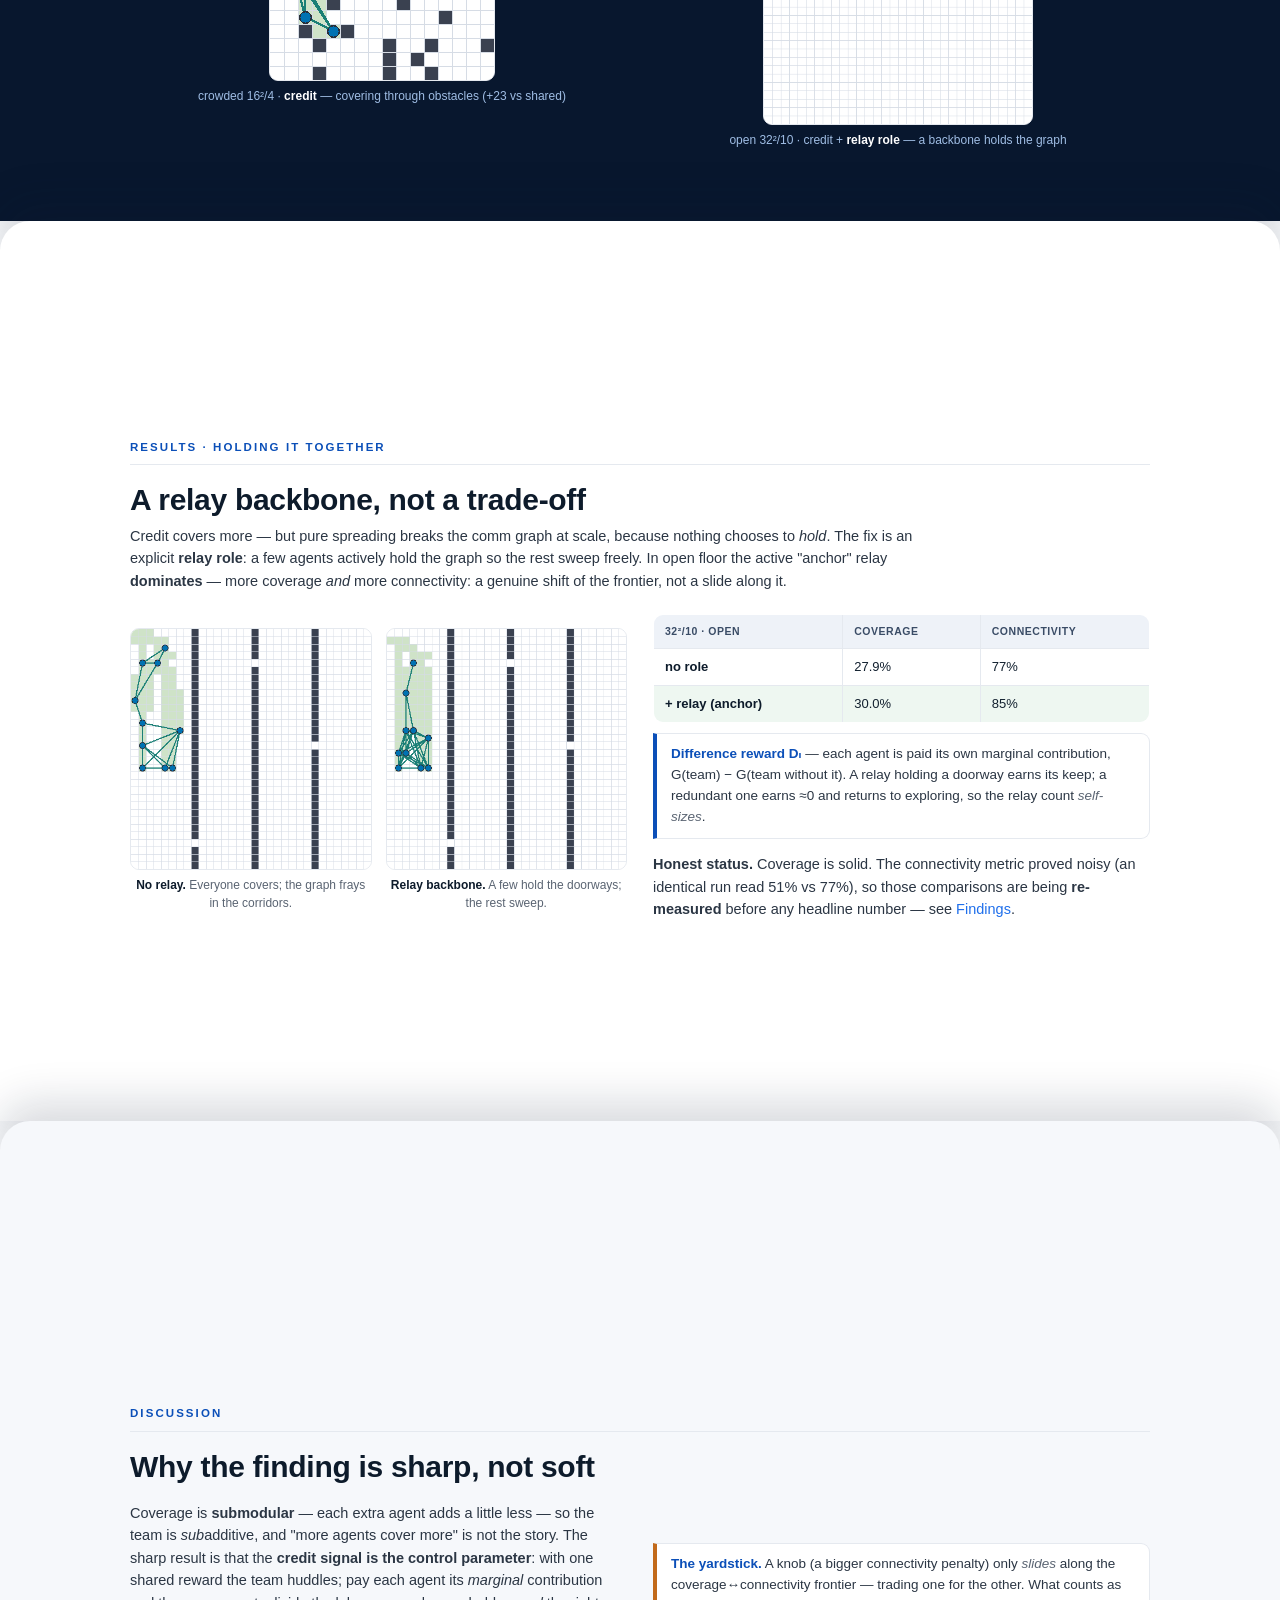
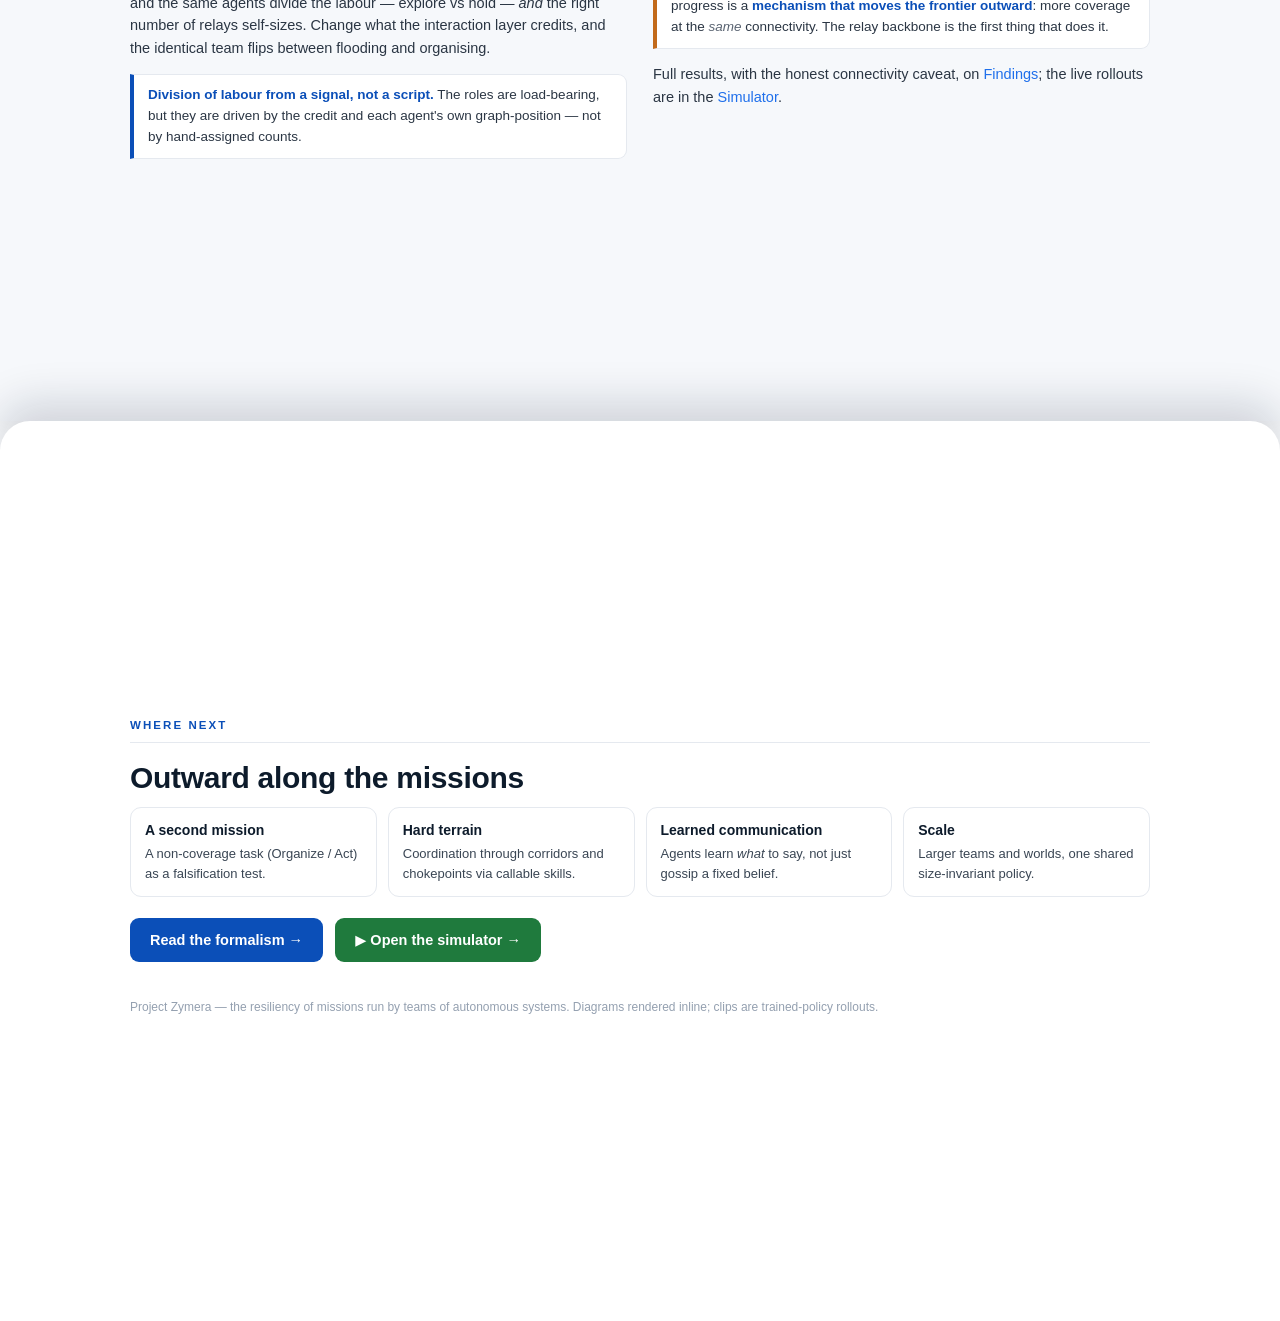
==== commit 293382f0: "Remove white paper from public site Delete whitepaper.html and every nav/prose link to it; the paper" ====
--- a/index.html
+++ b/index.html
@@ -89,7 +89,6 @@
   <a class="brand" href="index.html">ZY<span>MERA</span></a>
   <a class="lnk" href="report/index.html">Simulator</a>
   <a class="lnk active" href="index.html">Home</a>
-  <a class="lnk" href="whitepaper.html">White Paper</a>
   <a class="lnk" href="theory.html">Theory</a>
   <a class="lnk" href="architecture.html">Architecture</a>
   <a class="lnk" href="findings.html">Findings</a>
